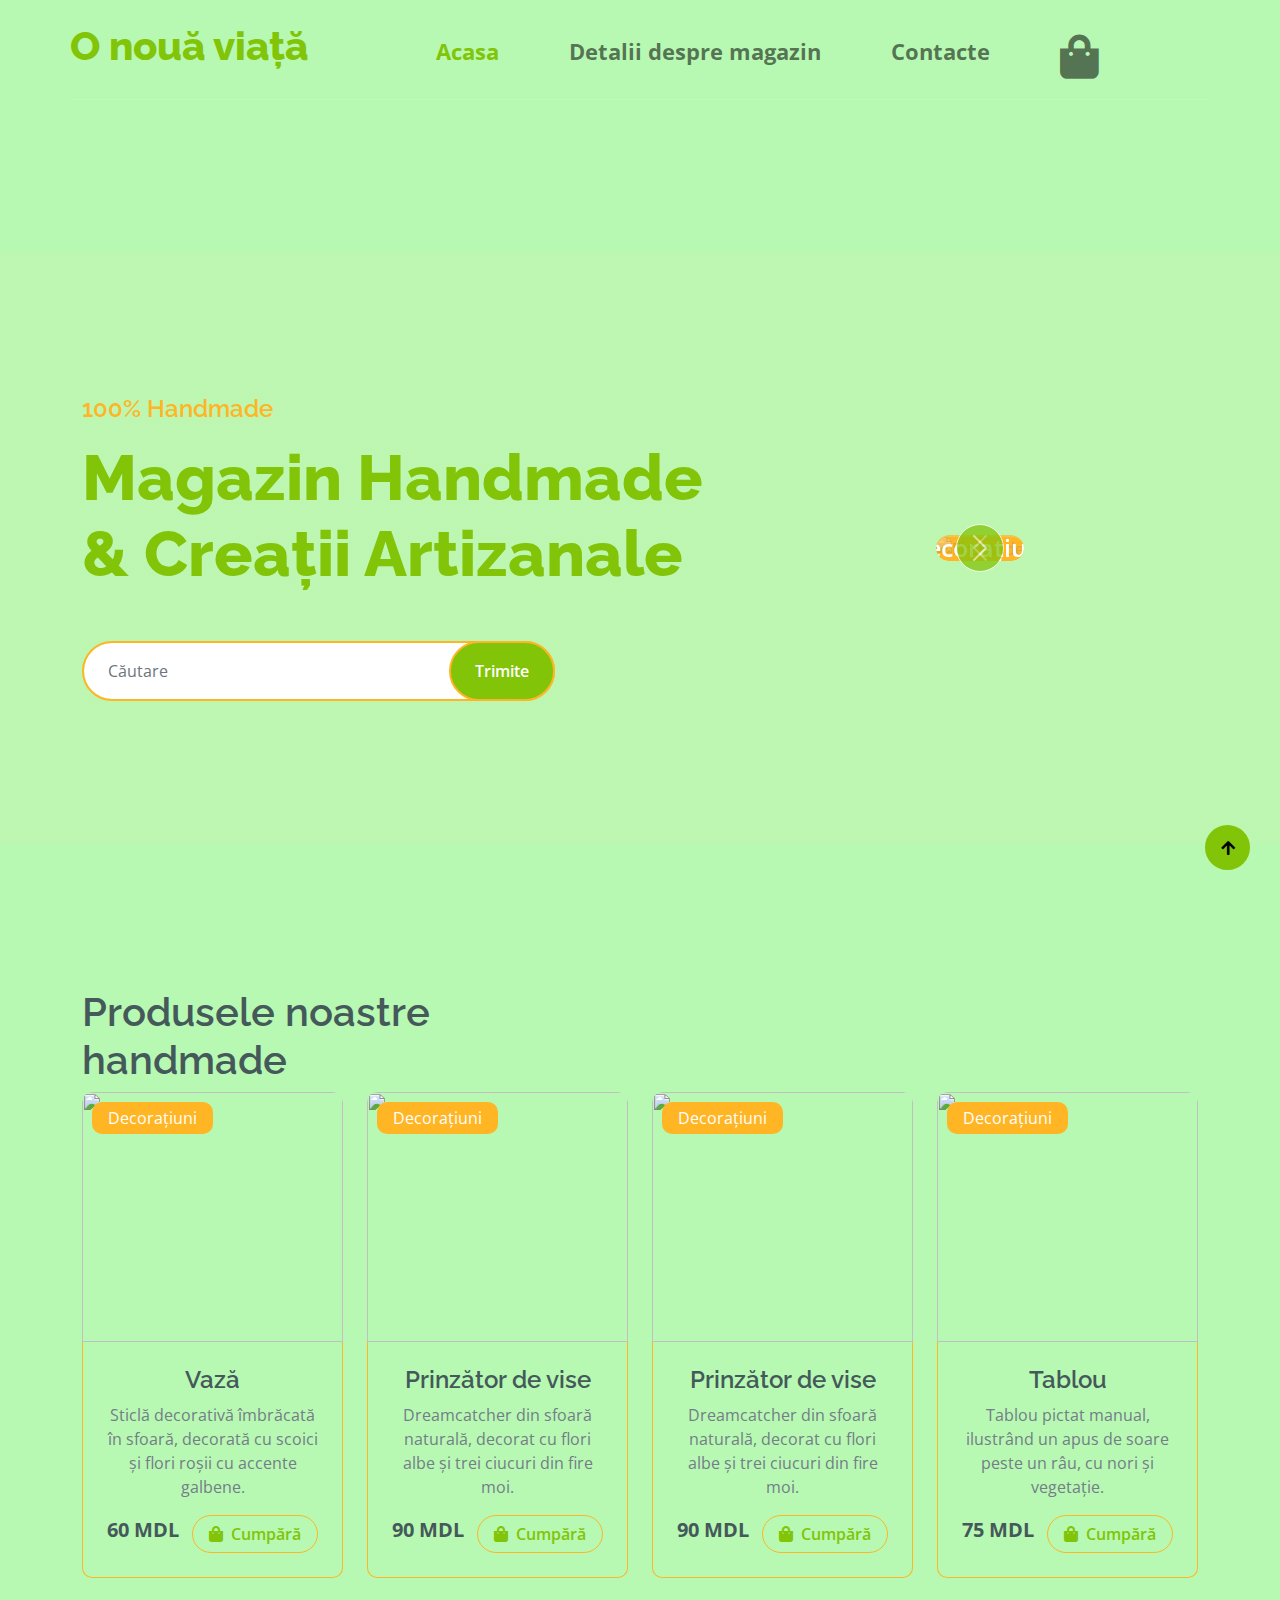
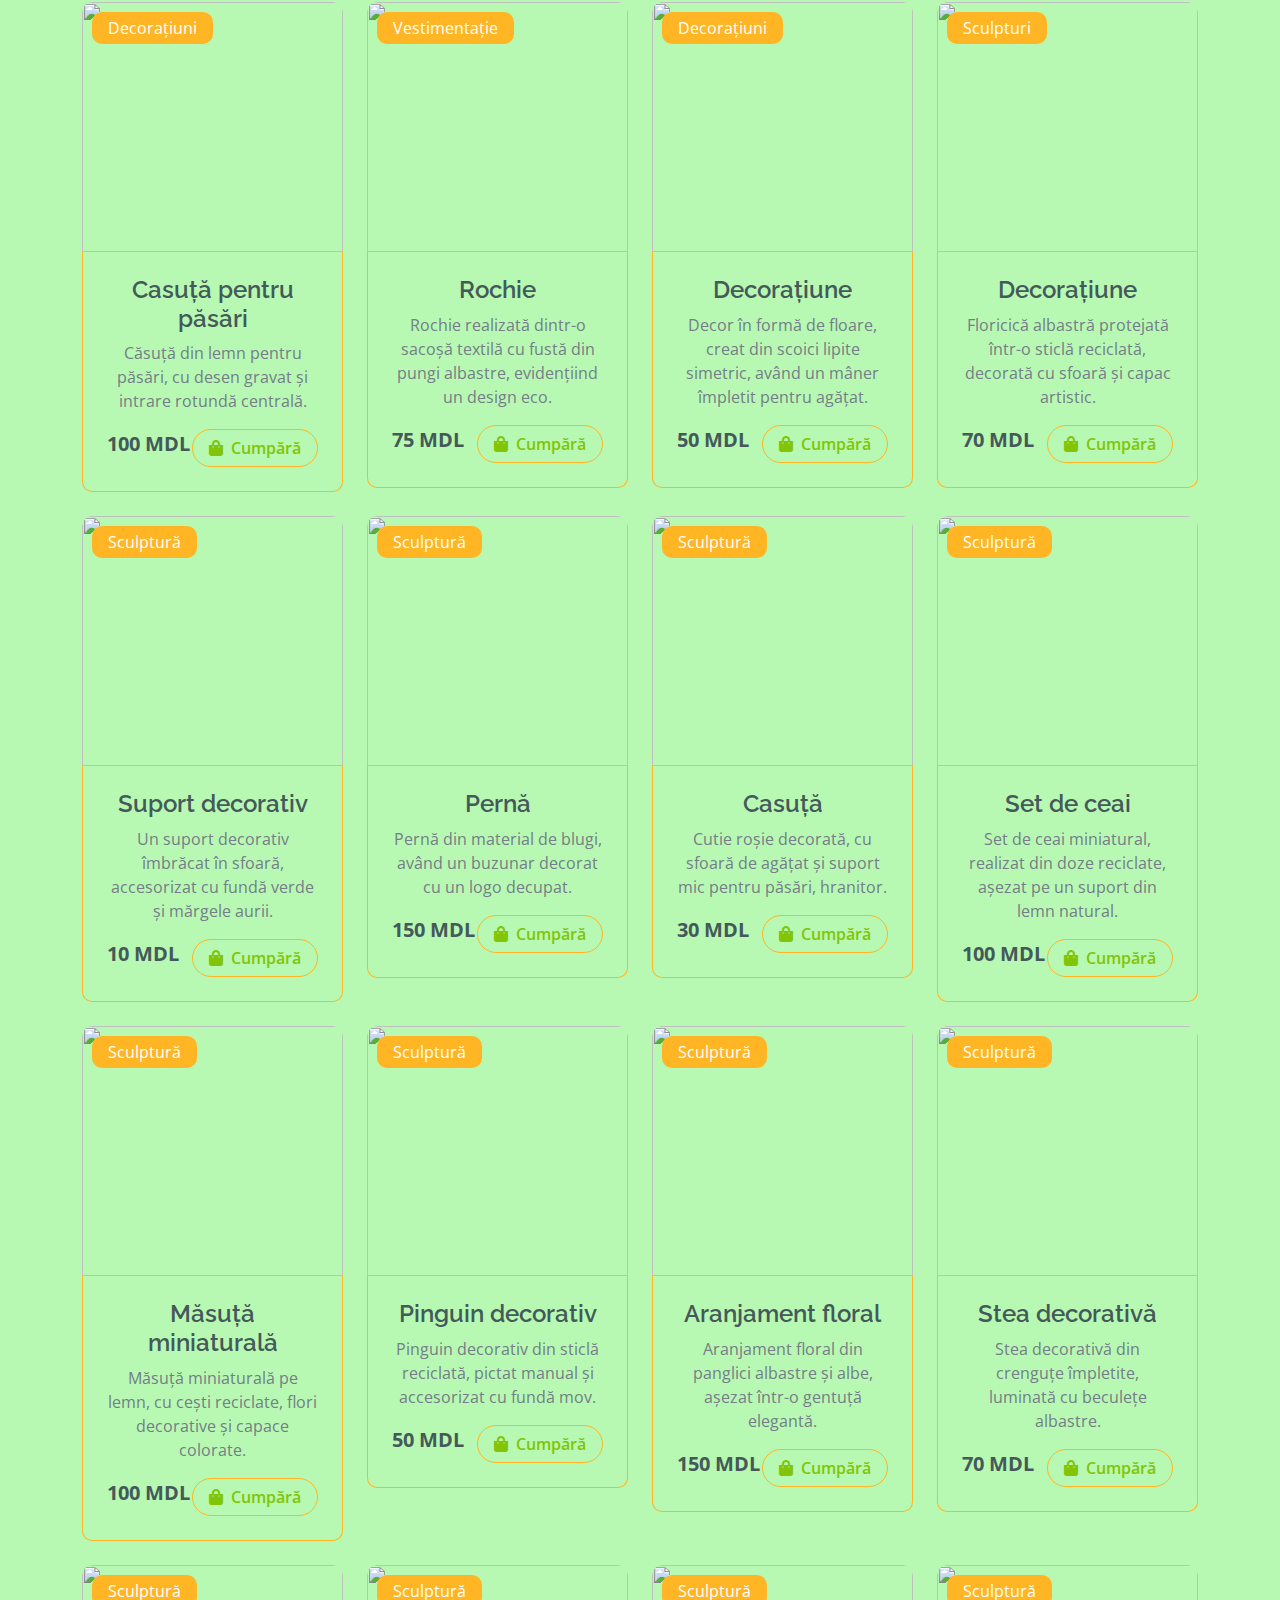
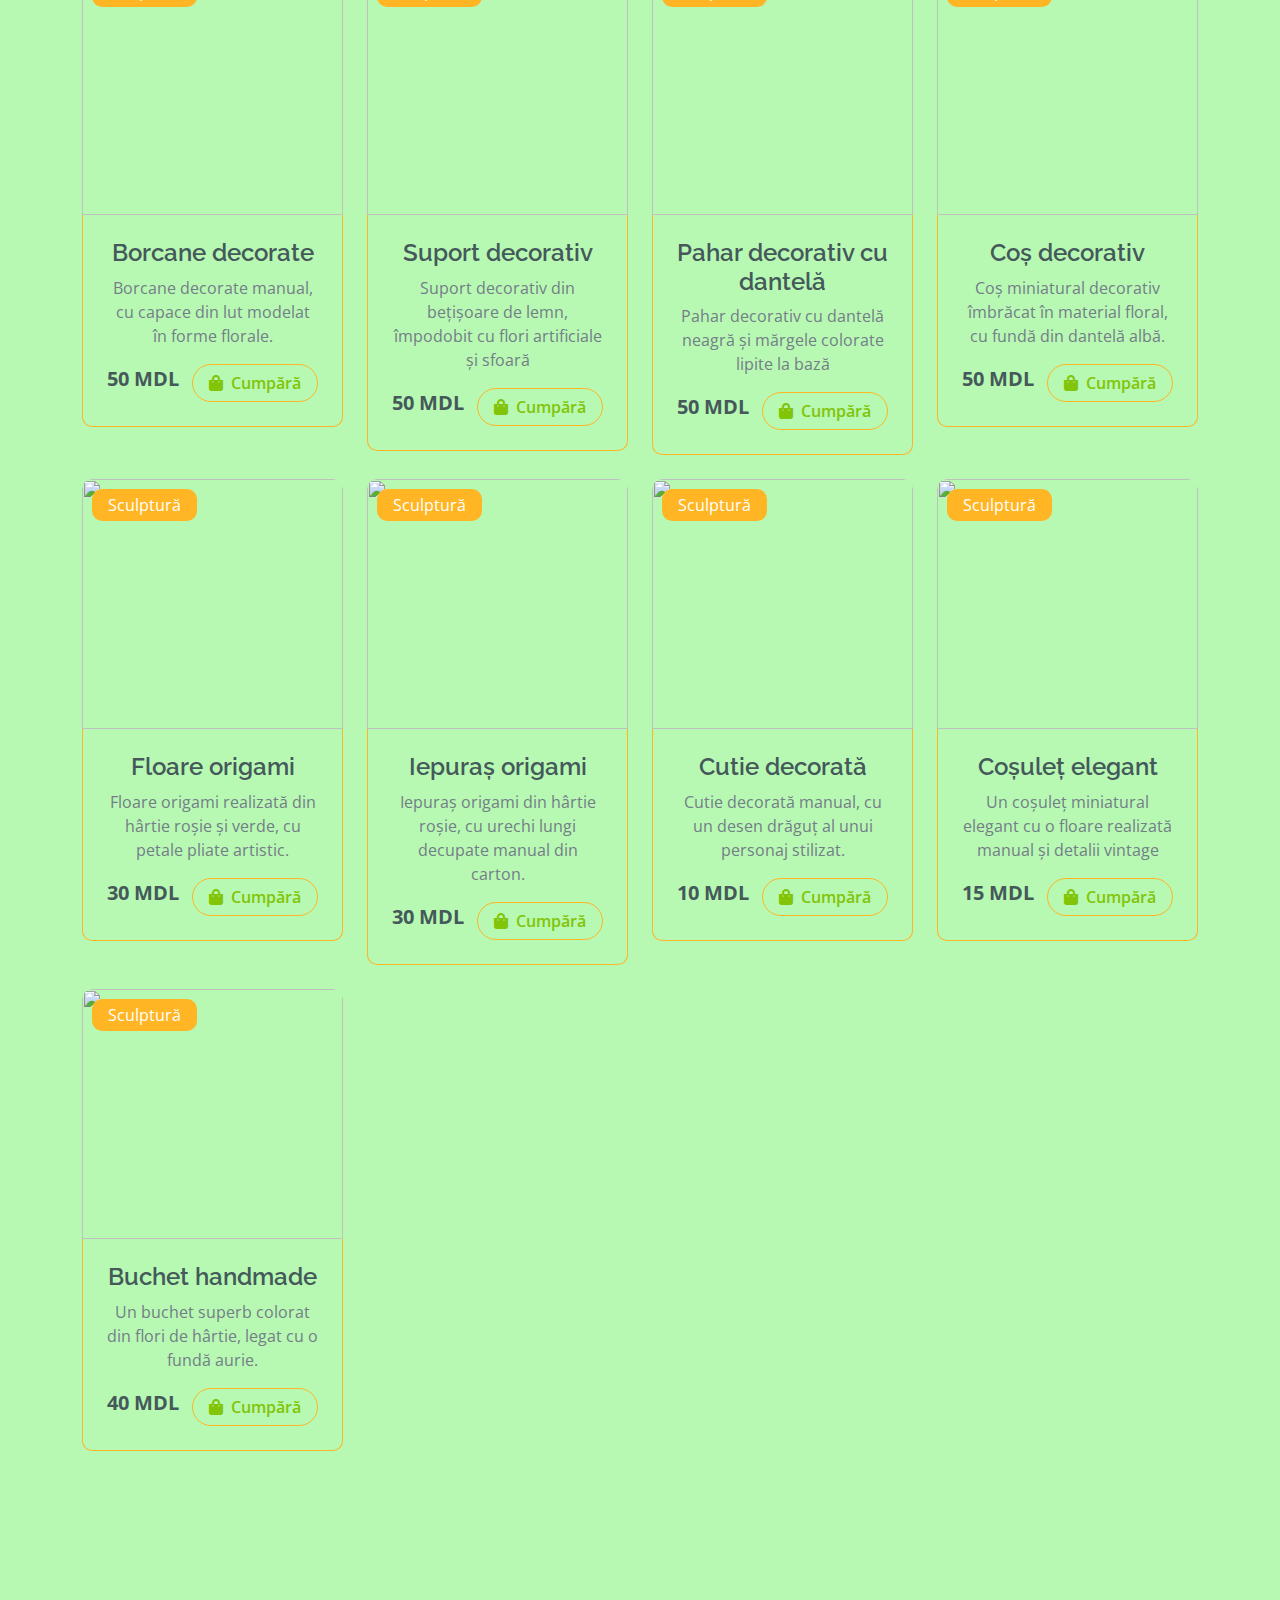
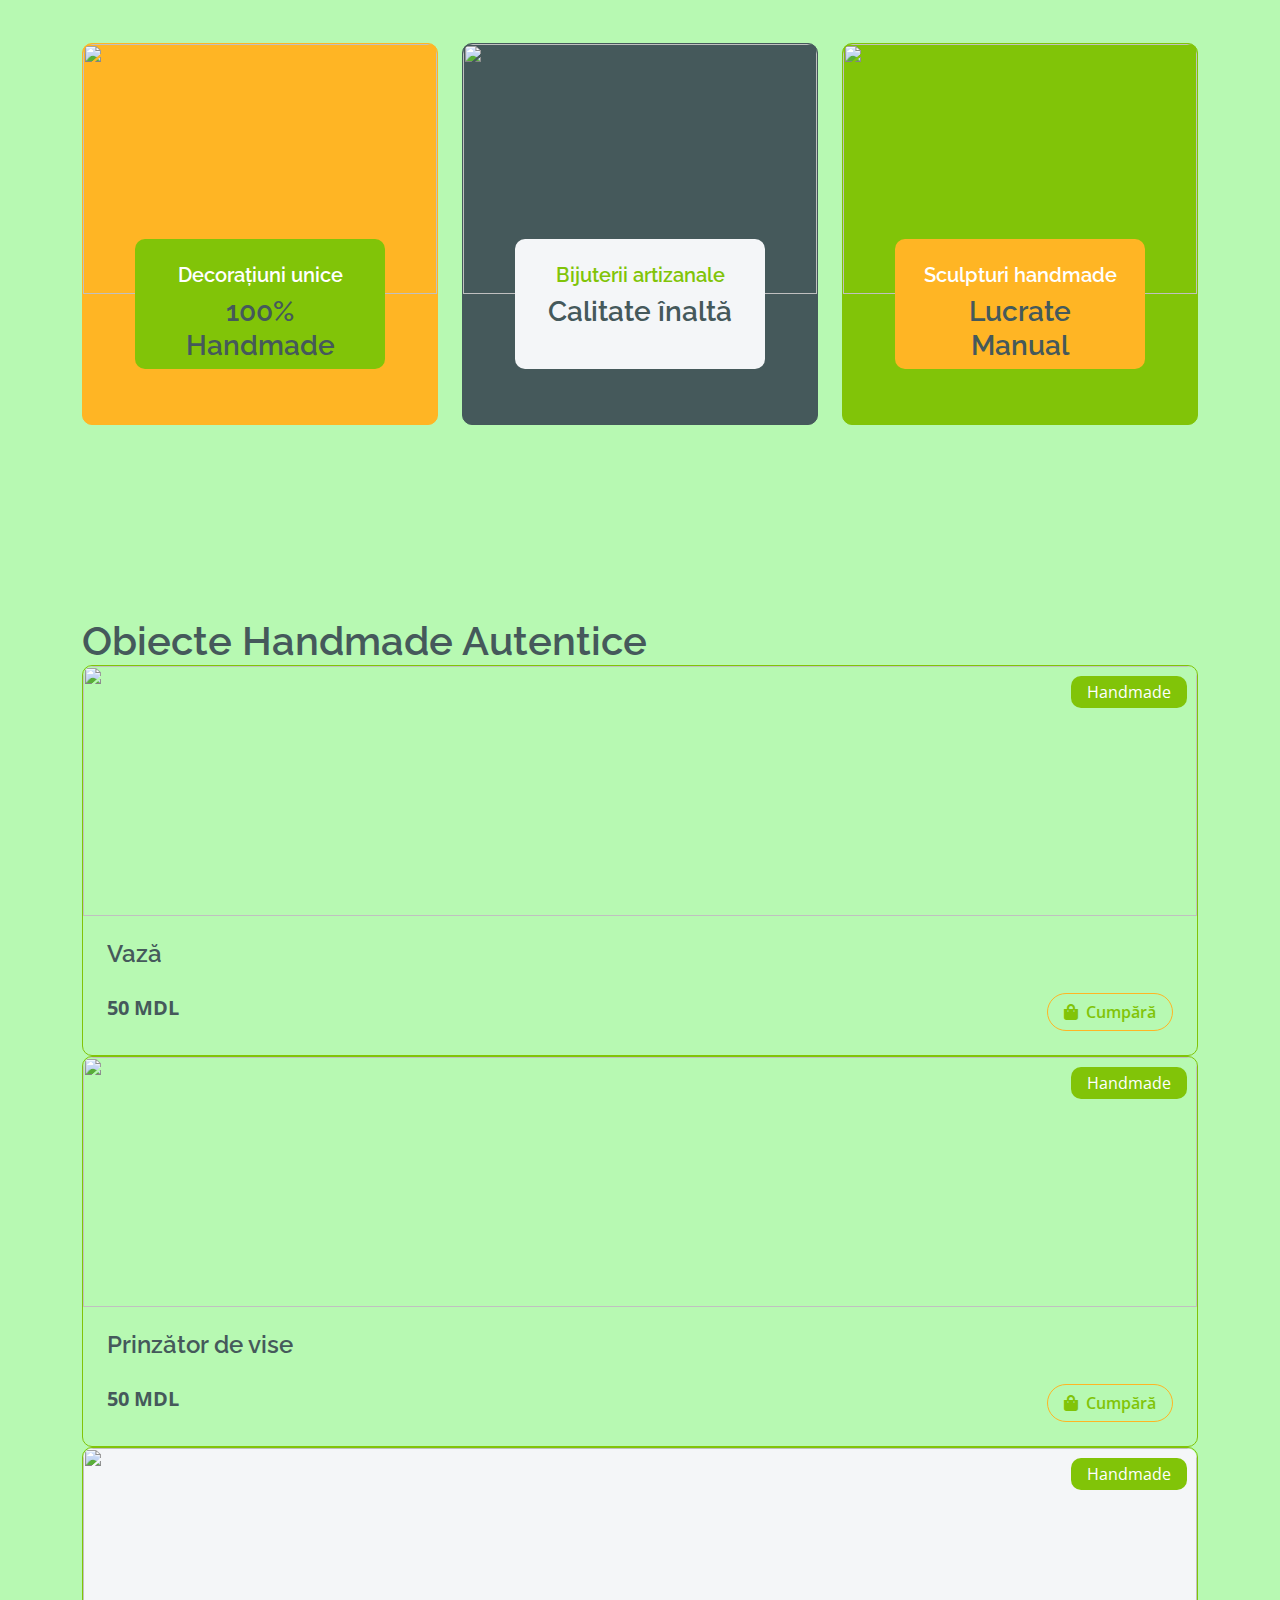
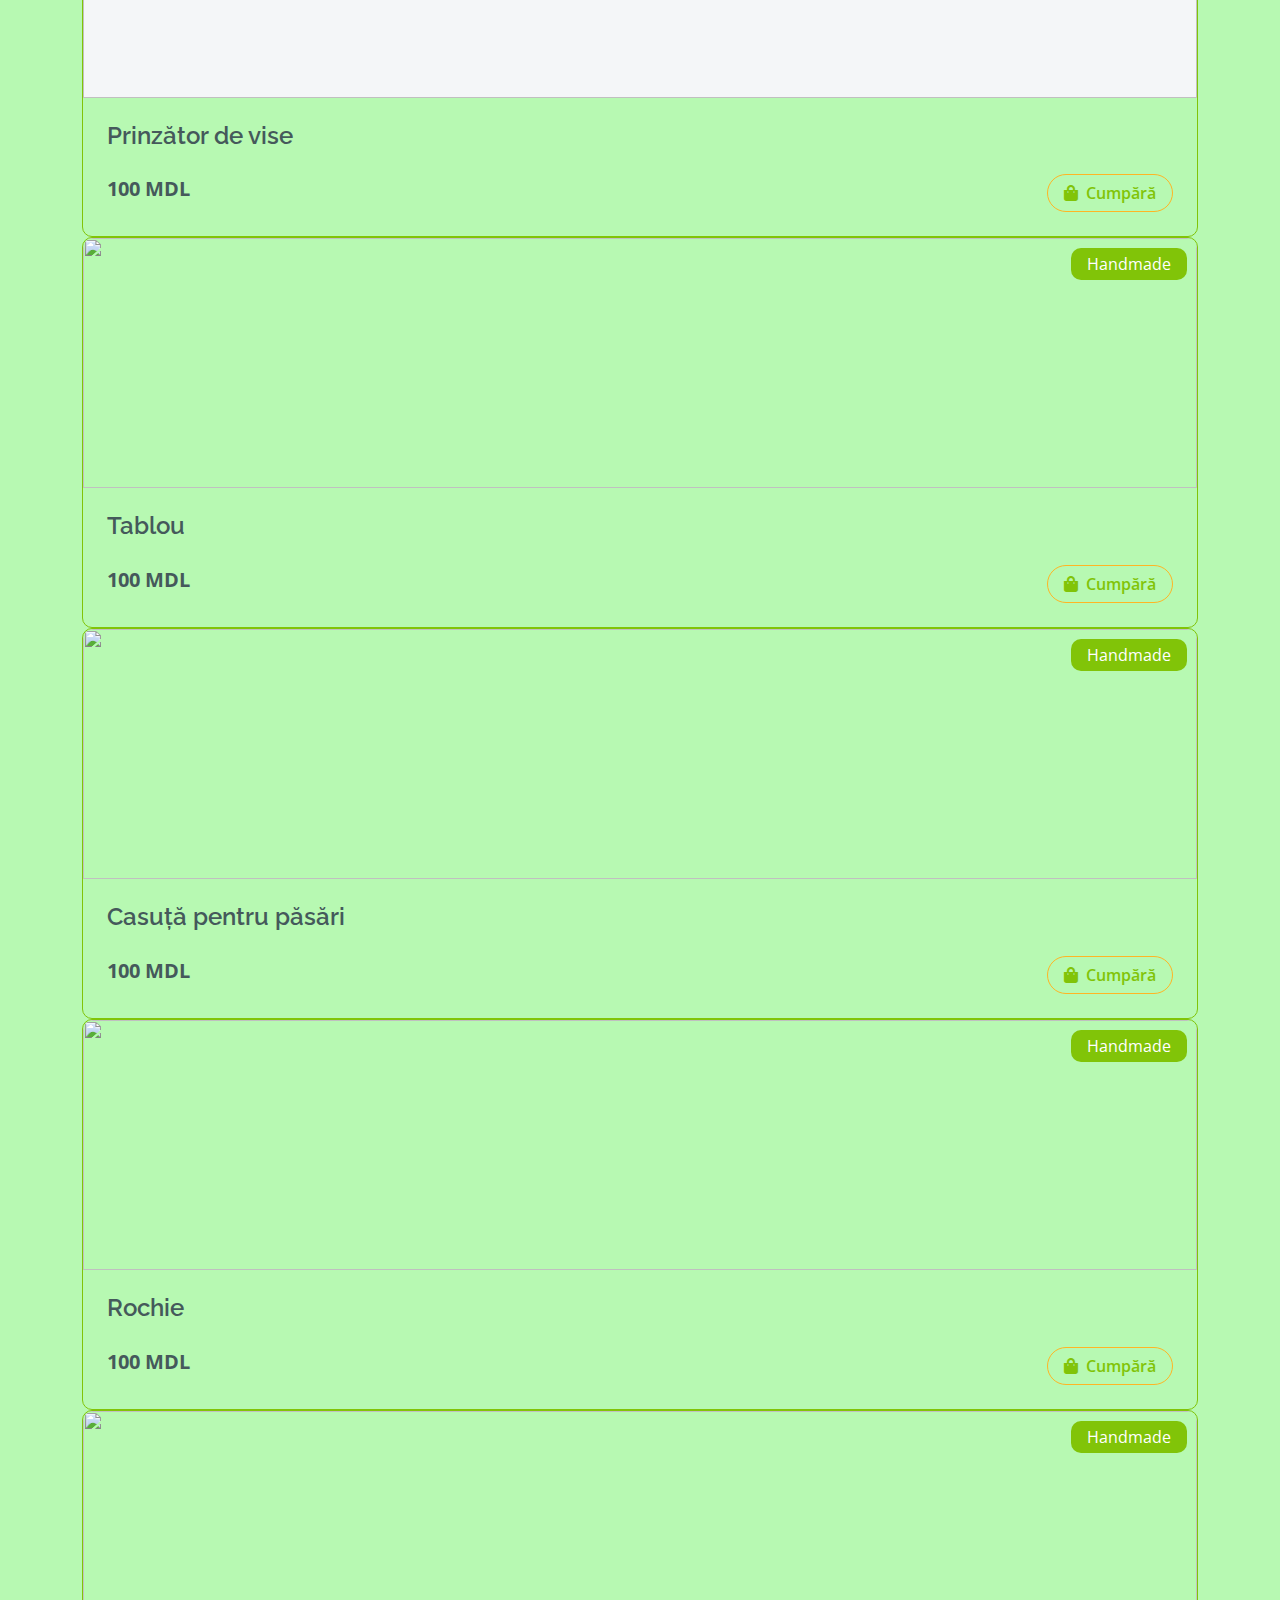
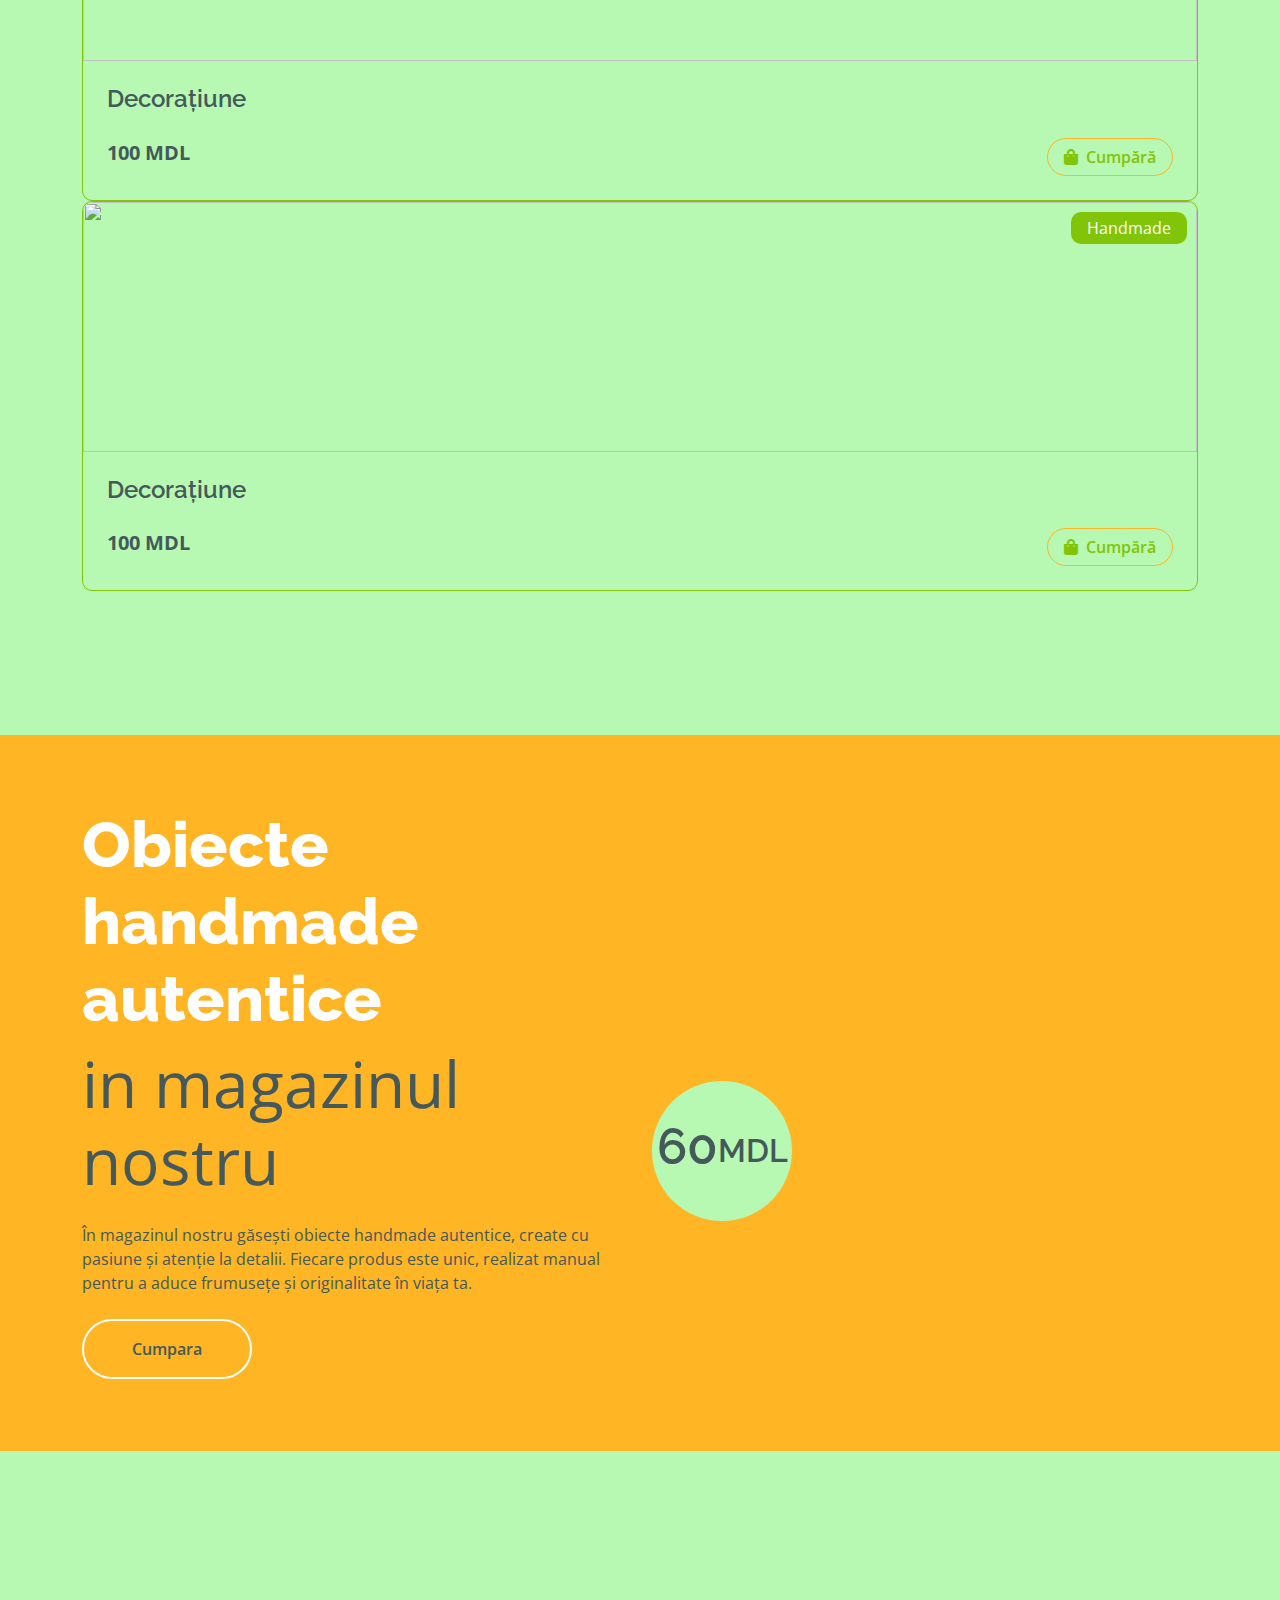
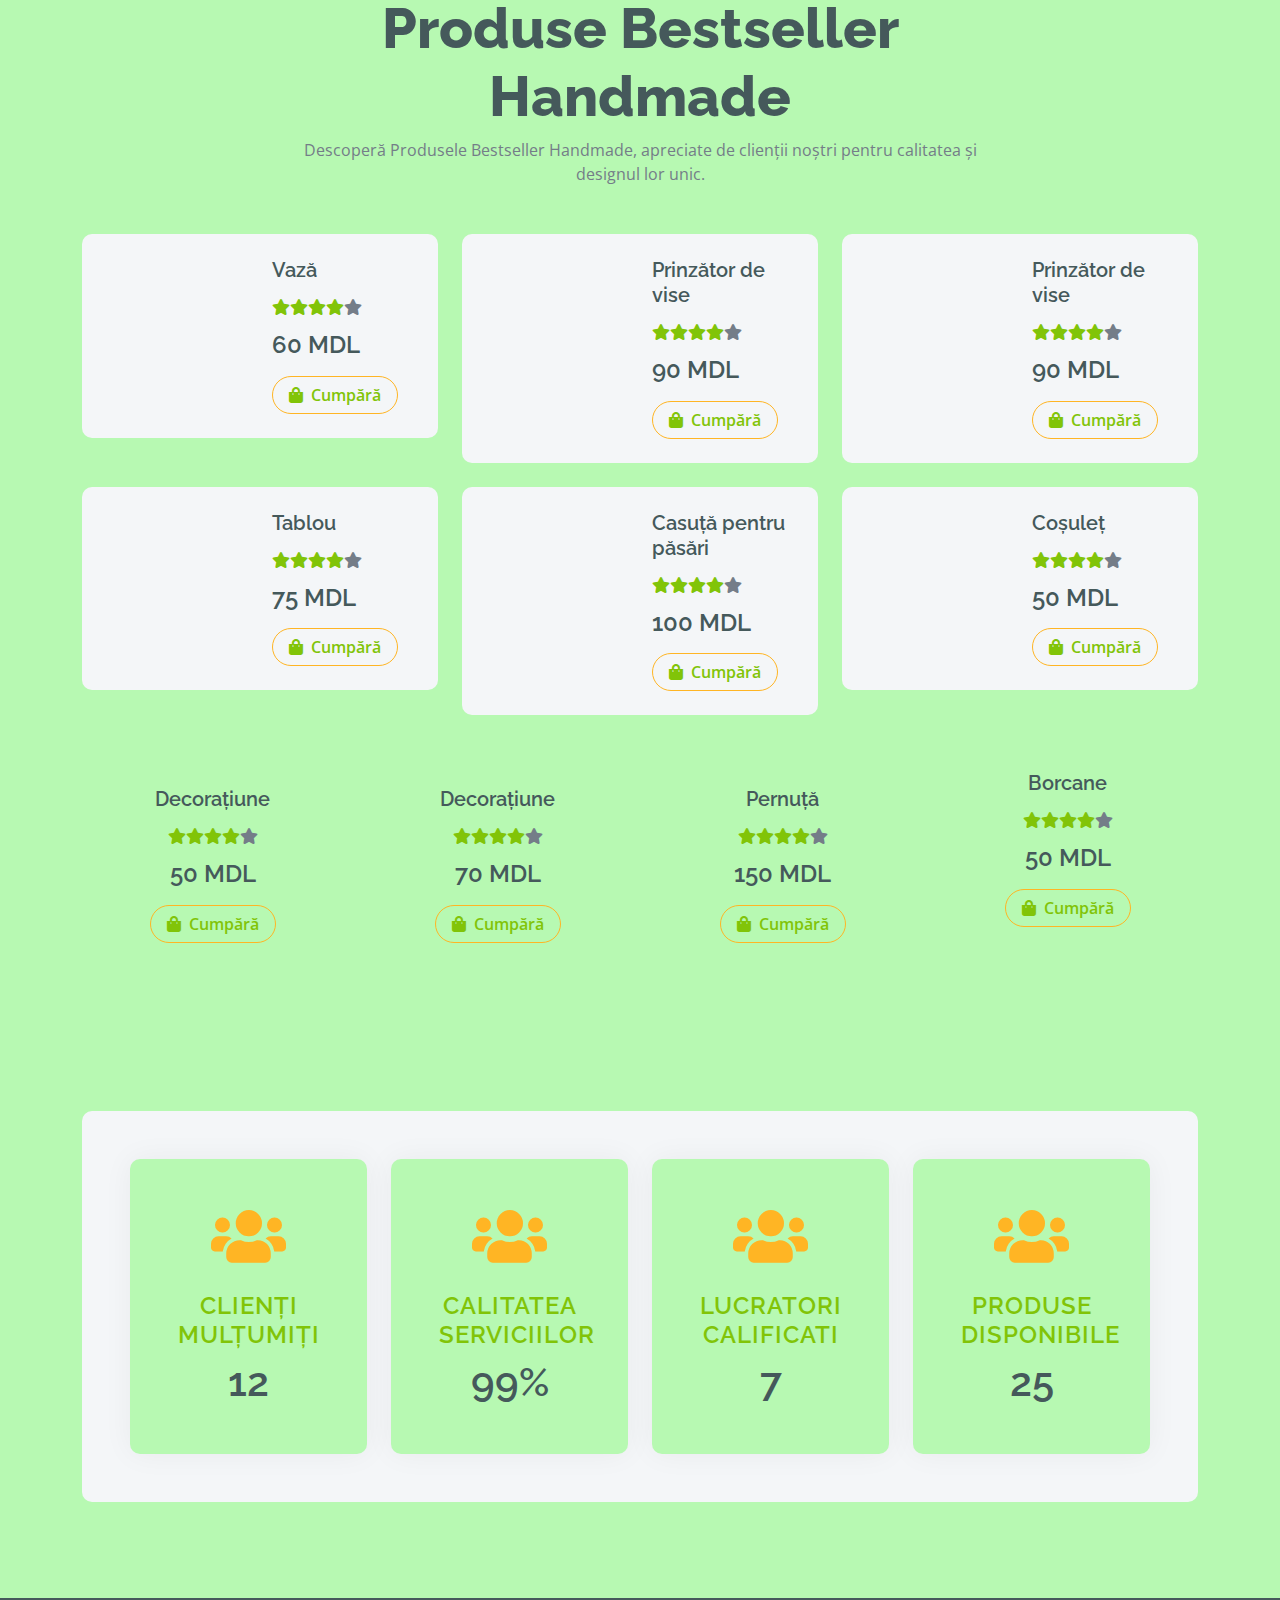
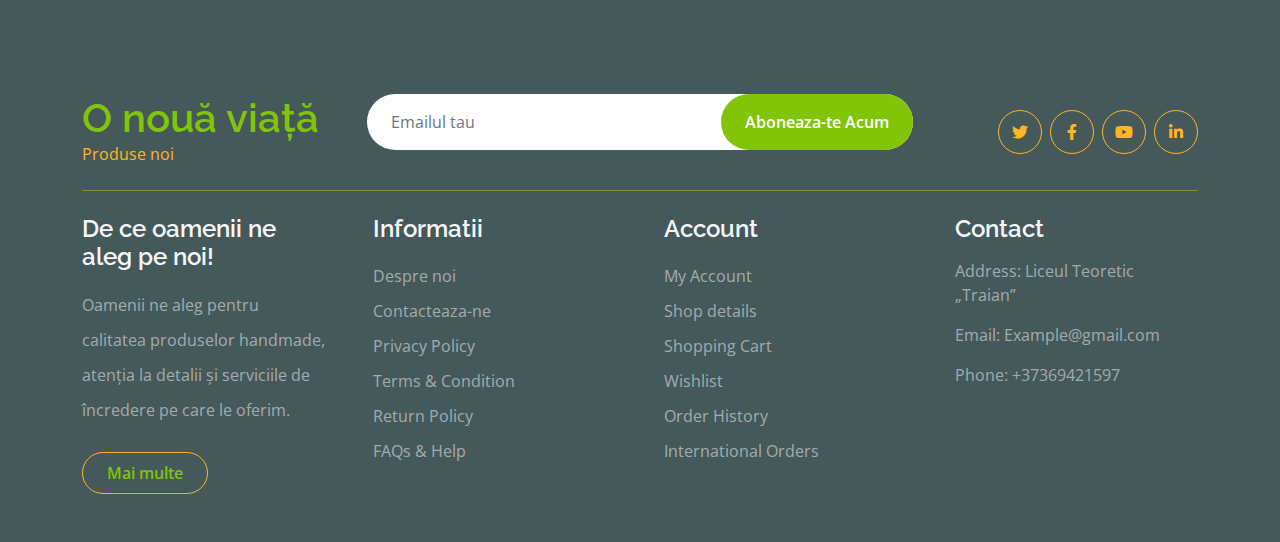
==== index.html @ 1c2f0580 "Add files via upload" ====
<!DOCTYPE html>
<html lang="en">

    <head>
        <meta charset="utf-8">
        <title>O nouă viață - Magazinul handmade a liceului "Traian"</title>
        <meta content="width=device-width, initial-scale=1.0" name="viewport">
        <meta content="" name="keywords">
        <meta content="" name="description">

        <!-- Google Web Fonts -->
        <link rel="preconnect" href="https://fonts.googleapis.com">
        <link rel="preconnect" href="https://fonts.gstatic.com" crossorigin>
        <link href="https://fonts.googleapis.com/css2?family=Open+Sans:wght@400;600&family=Raleway:wght@600;800&display=swap" rel="stylesheet"> 

        <!-- Icon Font Stylesheet -->
        <link rel="stylesheet" href="https://use.fontawesome.com/releases/v5.15.4/css/all.css"/>
        <link href="https://cdn.jsdelivr.net/npm/bootstrap-icons@1.4.1/font/bootstrap-icons.css" rel="stylesheet">

        <!-- Libraries Stylesheet -->
        <link href="lib/lightbox/css/lightbox.min.css" rel="stylesheet">
        <link href="lib/owlcarousel/assets/owl.carousel.min.css" rel="stylesheet">


        <!-- Customized Bootstrap Stylesheet -->
        <link href="css/bootstrap.min.css" rel="stylesheet">

        <!-- Template Stylesheet -->
        <link href="css/style.css" rel="stylesheet">
    </head>

    <body>

        <!-- Spinner Start -->
        <div id="spinner" class="show w-100 vh-100 bg-white position-fixed translate-middle top-50 start-50  d-flex align-items-center justify-content-center">
            <div class="spinner-grow text-primary" role="status"></div>
        </div>
        <!-- Spinner End -->
         <!-- Navbar Start -->
            <div class="container px-0">
                <nav class="navbar navbar-light bg-white navbar-expand-xl">
                    <a href="index.html" class="navbar-brand"><h1 class="text-primary display-6">O nouă viață</h1></a>
                    <button class="navbar-toggler py-2 px-3" type="button" data-bs-toggle="collapse" data-bs-target="#navbarCollapse">
                        <span class="fa fa-bars text-primary"></span>
                    </button>
                    <div class="collapse navbar-collapse bg-white" id="navbarCollapse">
                        <div class="navbar-nav mx-auto">
                            <a href="index.html" class="nav-item nav-link active">Acasa</a>
                            
                            <a href="shop-detail.html" class="nav-item nav-link">Detalii despre magazin</a>
                            <a href="contact.html" class="nav-item nav-link">Contacte</a>
                            <a href="contact.html" class="nav-item nav-link">
                                <i class="fa fa-shopping-bag fa-2x"></i></a>
                                </div>
                            </div>
                        </div>                                       
        <!-- Navbar End -->


        <!-- Modal Search Start -->
        <div class="modal fade" id="searchModal" tabindex="-1" aria-labelledby="exampleModalLabel" aria-hidden="true">
            <div class="modal-dialog modal-fullscreen">
                <div class="modal-content rounded-0">
                    <div class="modal-header">
                        <h5 class="modal-title" id="exampleModalLabel">Cauta dupa cuvinte-cheie</h5>
                        <button type="button" class="btn-close" data-bs-dismiss="modal" aria-label="Close"></button>
                    </div>
                    <div class="modal-body d-flex align-items-center">
                        <div class="input-group w-75 mx-auto d-flex">
                            <input type="search" class="form-control p-3" placeholder="keywords" aria-describedby="search-icon-1">
                            <span id="search-icon-1" class="input-group-text p-3"><i class="fa fa-search"></i></span>
                        </div>
                    </div>
                </div>
            </div>
        </div>
        <!-- Modal Search End -->


        <!-- Hero Start -->
        <div class="container-fluid py-5 mb-5 hero-header">
            <div class="container py-5">
                <div class="row g-5 align-items-center">
                    <div class="col-md-12 col-lg-7">
                        <h4 class="mb-3 text-secondary">100% Handmade</h4>
                        <h1 class="mb-5 display-3 text-primary">Magazin Handmade & Creații Artizanale</h1>
                        <div class="position-relative mx-auto">
                            <input class="form-control border-2 border-secondary w-75 py-3 px-4 rounded-pill" type="number" placeholder="Căutare">
                            <button type="submit" class="btn btn-primary border-2 border-secondary py-3 px-4 position-absolute rounded-pill text-white h-100" style="top: 0; right: 25%;">Trimite</button>
                        </div>
                    </div>
                    <div class="col-md-12 col-lg-5">
                        <div id="carouselId" class="carousel slide position-relative" data-bs-ride="carousel">
                            <div class="carousel-inner" role="listbox">
                                <div class="carousel-item active rounded">
                                    <img src="img/1.jpg" class="img-fluid w-100 h-100 bg-secondary rounded" alt="First slide">
                                    <a href="#" class="btn px-4 py-2 text-white rounded">Decorațiuni</a>
                                </div>
                                <div class="carousel-item rounded">
                                    <img src="img/2.jpg" class="img-fluid w-100 h-100 rounded" alt="Second slide">
                                    <a href="#" class="btn px-4 py-2 text-white rounded">Prinzător de vise</a>
                                </div>
                            </div>
                            <button class="carousel-control-prev" type="button" data-bs-target="#carouselId" data-bs-slide="prev">
                                <span class="carousel-control-prev-icon" aria-hidden="true"></span>
                                <span class="visually-hidden">Previous</span>
                            </button>
                            <button class="carousel-control-next" type="button" data-bs-target="#carouselId" data-bs-slide="next">
                                <span class="carousel-control-next-icon" aria-hidden="true"></span>
                                <span class="visually-hidden">Next</span>
                            </button>
                        </div>
                    </div>
                </div>
            </div>
        </div>
        <!-- Hero End -->


       


        <!-- Fruits Shop Start-->
        <div class="container-fluid fruite py-5">
            <div class="container py-5">
                <div class="tab-class text-center">
                    <div class="row g-4">
                        <div class="col-lg-4 text-start">
                            <h1>Produsele noastre handmade</h1>
                        </div>
                       
                    </div>
                    <div class="tab-content">
                        <div id="tab-1" class="tab-pane fade show p-0 active">
                            <div class="row g-4">
                                <div class="col-lg-12">
                                    <div class="row g-4">
                                        <div class="col-md-6 col-lg-4 col-xl-3">
                                            <div class="rounded position-relative fruite-item">
                                                <div class="fruite-img">
                                                    <img src="img/1.jpg" class="img-fluid w-100 rounded-top" alt="">
                                                </div>
                                                <div class="text-white bg-secondary px-3 py-1 rounded position-absolute" style="top: 10px; left: 10px;">Decorațiuni</div>
                                                <div class="p-4 border border-secondary border-top-0 rounded-bottom">
                                                    <h4>Vază</h4>
                                                    <p>Sticlă decorativă îmbrăcată în sfoară, decorată cu scoici și flori roșii cu accente galbene.</p>
                                                    <div class="d-flex justify-content-between flex-lg-wrap">
                                                        <p class="text-dark fs-5 fw-bold mb-0">60 MDL</p>
                                                        <a href="contact.html" class="btn border border-secondary rounded-pill px-3 text-primary"><i class="fa fa-shopping-bag me-2 text-primary"></i>Cumpără</a>
                                                    </div>
                                                </div>
                                            </div>
                                        </div>
                                        <div class="col-md-6 col-lg-4 col-xl-3">
                                            <div class="rounded position-relative fruite-item">
                                                <div class="fruite-img">
                                                    <img src="img/2.jpg" class="img-fluid w-100 rounded-top" alt="">
                                                </div>
                                                <div class="text-white bg-secondary px-3 py-1 rounded position-absolute" style="top: 10px; left: 10px;">Decorațiuni</div>
                                                <div class="p-4 border border-secondary border-top-0 rounded-bottom">
                                                    <h4>Prinzător de vise</h4>
                                                    <p>Dreamcatcher din sfoară naturală, decorat cu flori albe și trei ciucuri din fire moi.</p>
                                                    <div class="d-flex justify-content-between flex-lg-wrap">
                                                        <p class="text-dark fs-5 fw-bold mb-0">90 MDL</p>
                                                        <a href="contact.html" class="btn border border-secondary rounded-pill px-3 text-primary"><i class="fa fa-shopping-bag me-2 text-primary"></i>Cumpără</a>
                                                    </div>
                                                </div>
                                            </div>
                                        </div>
                                        <div class="col-md-6 col-lg-4 col-xl-3">
                                            <div class="rounded position-relative fruite-item">
                                                <div class="fruite-img">
                                                    <img src="img/3.jpg" class="img-fluid w-100 rounded-top" alt="">
                                                </div>
                                                <div class="text-white bg-secondary px-3 py-1 rounded position-absolute" style="top: 10px; left: 10px;">Decorațiuni</div>
                                                <div class="p-4 border border-secondary border-top-0 rounded-bottom">
                                                    <h4>Prinzător de vise</h4>
                                                    <p>Dreamcatcher din sfoară naturală, decorat cu flori albe și trei ciucuri din fire moi.</p>
                                                    <div class="d-flex justify-content-between flex-lg-wrap">
                                                        <p class="text-dark fs-5 fw-bold mb-0">90 MDL</p>
                                                        <a href="contact.html" class="btn border border-secondary rounded-pill px-3 text-primary"><i class="fa fa-shopping-bag me-2 text-primary"></i>Cumpără</a>
                                                    </div>
                                                </div>
                                            </div>
                                        </div>
                                        <div class="col-md-6 col-lg-4 col-xl-3">
                                            <div class="rounded position-relative fruite-item">
                                                <div class="fruite-img">
                                                    <img src="img/4.jpg" class="img-fluid w-100 rounded-top" alt="">
                                                </div>
                                                <div class="text-white bg-secondary px-3 py-1 rounded position-absolute" style="top: 10px; left: 10px;">Decorațiuni</div>
                                                <div class="p-4 border border-secondary border-top-0 rounded-bottom">
                                                    <h4>Tablou</h4>
                                                    <p>Tablou pictat manual, ilustrând un apus de soare peste un râu, cu nori și vegetație.</p>
                                                    <div class="d-flex justify-content-between flex-lg-wrap">
                                                        <p class="text-dark fs-5 fw-bold mb-0">75 MDL</p>
                                                        <a href="contact.html" class="btn border border-secondary rounded-pill px-3 text-primary"><i class="fa fa-shopping-bag me-2 text-primary"></i>Cumpără</a>
                                                    </div>
                                                </div>
                                            </div>
                                        </div>
                                        <div class="col-md-6 col-lg-4 col-xl-3">
                                            <div class="rounded position-relative fruite-item">
                                                <div class="fruite-img">
                                                    <img src="img/5.jpg" class="img-fluid w-100 rounded-top" alt="">
                                                </div>
                                                <div class="text-white bg-secondary px-3 py-1 rounded position-absolute" style="top: 10px; left: 10px;">Decorațiuni</div>
                                                <div class="p-4 border border-secondary border-top-0 rounded-bottom">
                                                    <h4>Casuță pentru păsări</h4>
                                                    <p>Căsuță din lemn pentru păsări, cu desen gravat și intrare rotundă centrală.</p>
                                                    <div class="d-flex justify-content-between flex-lg-wrap">
                                                        <p class="text-dark fs-5 fw-bold mb-0">100 MDL</p>
                                                        <a href="contact.html" class="btn border border-secondary rounded-pill px-3 text-primary"><i class="fa fa-shopping-bag me-2 text-primary"></i>Cumpără</a>
                                                    </div>
                                                </div>
                                            </div>
                                        </div>
                                        <div class="col-md-6 col-lg-4 col-xl-3">
                                            <div class="rounded position-relative fruite-item">
                                                <div class="fruite-img">
                                                    <img src="img/6.jpg" class="img-fluid w-100 rounded-top" alt="">
                                                </div>
                                                <div class="text-white bg-secondary px-3 py-1 rounded position-absolute" style="top: 10px; left: 10px;">Vestimentație</div>
                                                <div class="p-4 border border-secondary border-top-0 rounded-bottom">
                                                    <h4>Rochie</h4>
                                                    <p>Rochie realizată dintr-o sacoșă textilă cu fustă din pungi albastre, evidențiind un design eco.</p>
                                                    <div class="d-flex justify-content-between flex-lg-wrap">
                                                        <p class="text-dark fs-5 fw-bold mb-0">75 MDL</p>
                                                        <a href="contact.html" class="btn border border-secondary rounded-pill px-3 text-primary"><i class="fa fa-shopping-bag me-2 text-primary"></i>Cumpără</a>
                                                    </div>
                                                </div>
                                            </div>
                                        </div>
                                        <div class="col-md-6 col-lg-4 col-xl-3">
                                            <div class="rounded position-relative fruite-item">
                                                <div class="fruite-img">
                                                    <img src="img/7.jpg" class="img-fluid w-100 rounded-top" alt="">
                                                </div>
                                                <div class="text-white bg-secondary px-3 py-1 rounded position-absolute" style="top: 10px; left: 10px;">Decorațiuni</div>
                                                <div class="p-4 border border-secondary border-top-0 rounded-bottom">
                                                    <h4>Decorațiune</h4>
                                                    <p>Decor în formă de floare, creat din scoici lipite simetric, având un mâner împletit pentru agățat.</p>
                                                    <div class="d-flex justify-content-between flex-lg-wrap">
                                                        <p class="text-dark fs-5 fw-bold mb-0">50 MDL</p>
                                                        <a href="contact.html" class="btn border border-secondary rounded-pill px-3 text-primary"><i class="fa fa-shopping-bag me-2 text-primary"></i>Cumpără</a>
                                                    </div>
                                                </div>
                                            </div>
                                        </div>
                                        <div class="col-md-6 col-lg-4 col-xl-3">
                                            <div class="rounded position-relative fruite-item">
                                                <div class="fruite-img">
                                                    <img src="img/8.jpg" class="img-fluid w-100 rounded-top" alt="">
                                                </div>
                                                <div class="text-white bg-secondary px-3 py-1 rounded position-absolute" style="top: 10px; left: 10px;">Sculpturi</div>
                                                <div class="p-4 border border-secondary border-top-0 rounded-bottom">
                                                    <h4>Decorațiune</h4>
                                                    <p>Floricică albastră protejată într-o sticlă reciclată, decorată cu sfoară și capac artistic.</p>
                                                    <div class="d-flex justify-content-between flex-lg-wrap">
                                                        <p class="text-dark fs-5 fw-bold mb-0">70 MDL</p>
                                                        <a href="contact.html" class="btn border border-secondary rounded-pill px-3 text-primary"><i class="fa fa-shopping-bag me-2 text-primary"></i>Cumpără</a>
                                                    </div>
                                                </div>
                                            </div>
                                        </div>



                                        <div class="col-md-6 col-lg-4 col-xl-3">
                                            <div class="rounded position-relative fruite-item">
                                                <div class="fruite-img">
                                                    <img src="img/25.jpg" class="img-fluid w-100 rounded-top" alt="">
                                                </div>
                                                <div class="text-white bg-secondary px-3 py-1 rounded position-absolute" style="top: 10px; left: 10px;">Sculptură</div>
                                                <div class="p-4 border border-secondary border-top-0 rounded-bottom">
                                                    <h4>Suport decorativ</h4>
                                                    <p>Un suport decorativ îmbrăcat în sfoară, accesorizat cu fundă verde și mărgele aurii.</p>
                                                    <div class="d-flex justify-content-between flex-lg-wrap">
                                                        <p class="text-dark fs-5 fw-bold mb-0">10 MDL</p>
                                                        <a href="contact.html" class="btn border border-secondary rounded-pill px-3 text-primary"><i class="fa fa-shopping-bag me-2 text-primary"></i>Cumpără</a>
                                                    </div>
                                                </div>
                                            </div>
                                        </div>







                                        <div class="col-md-6 col-lg-4 col-xl-3">
                                            <div class="rounded position-relative fruite-item">
                                                <div class="fruite-img">
                                                    <img src="img/9.jpg" class="img-fluid w-100 rounded-top" alt="">
                                                </div>
                                                <div class="text-white bg-secondary px-3 py-1 rounded position-absolute" style="top: 10px; left: 10px;">Sculptură</div>
                                                <div class="p-4 border border-secondary border-top-0 rounded-bottom">
                                                    <h4>Pernă</h4>
                                                    <p>Pernă din material de blugi, având un buzunar decorat cu un logo decupat.</p>
                                                    <div class="d-flex justify-content-between flex-lg-wrap">
                                                        <p class="text-dark fs-5 fw-bold mb-0">150 MDL</p>
                                                        <a href="contact.html" class="btn border border-secondary rounded-pill px-3 text-primary"><i class="fa fa-shopping-bag me-2 text-primary"></i>Cumpără</a>
                                                    </div>
                                                </div>
                                            </div>
                                        </div>






                                        <div class="col-md-6 col-lg-4 col-xl-3">
                                            <div class="rounded position-relative fruite-item">
                                                <div class="fruite-img">
                                                    <img src="img/10.jpg" class="img-fluid w-100 rounded-top" alt="">
                                                </div>
                                                <div class="text-white bg-secondary px-3 py-1 rounded position-absolute" style="top: 10px; left: 10px;">Sculptură</div>
                                                <div class="p-4 border border-secondary border-top-0 rounded-bottom">
                                                    <h4>Casuță</h4>
                                                    <p>Cutie roșie decorată, cu sfoară de agățat și suport mic pentru păsări, hranitor.</p>
                                                    <div class="d-flex justify-content-between flex-lg-wrap">
                                                        <p class="text-dark fs-5 fw-bold mb-0">30 MDL</p>
                                                        <a href="contact.html" class="btn border border-secondary rounded-pill px-3 text-primary"><i class="fa fa-shopping-bag me-2 text-primary"></i>Cumpără</a>
                                                    </div>
                                                </div>
                                            </div>
                                        </div>

                                        <div class="col-md-6 col-lg-4 col-xl-3">
                                            <div class="rounded position-relative fruite-item">
                                                <div class="fruite-img">
                                                    <img src="img/11.jpg" class="img-fluid w-100 rounded-top" alt="">
                                                </div>
                                                <div class="text-white bg-secondary px-3 py-1 rounded position-absolute" style="top: 10px; left: 10px;">Sculptură</div>
                                                <div class="p-4 border border-secondary border-top-0 rounded-bottom">
                                                    <h4>Set de ceai</h4>
                                                    <p>Set de ceai miniatural, realizat din doze reciclate, așezat pe un suport din lemn natural.</p>
                                                    <div class="d-flex justify-content-between flex-lg-wrap">
                                                        <p class="text-dark fs-5 fw-bold mb-0">100 MDL</p>
                                                        <a href="contact.html" class="btn border border-secondary rounded-pill px-3 text-primary"><i class="fa fa-shopping-bag me-2 text-primary"></i>Cumpără</a>
                                                    </div>
                                                </div>
                                            </div>
                                        </div>

                                        <div class="col-md-6 col-lg-4 col-xl-3">
                                            <div class="rounded position-relative fruite-item">
                                                <div class="fruite-img">
                                                    <img src="img/12.jpg" class="img-fluid w-100 rounded-top" alt="">
                                                </div>
                                                <div class="text-white bg-secondary px-3 py-1 rounded position-absolute" style="top: 10px; left: 10px;">Sculptură</div>
                                                <div class="p-4 border border-secondary border-top-0 rounded-bottom">
                                                    <h4>Măsuță miniaturală</h4>
                                                    <p>Măsuță miniaturală pe lemn, cu cești reciclate, flori decorative și capace colorate.</p>
                                                    <div class="d-flex justify-content-between flex-lg-wrap">
                                                        <p class="text-dark fs-5 fw-bold mb-0">100 MDL</p>
                                                        <a href="contact.html" class="btn border border-secondary rounded-pill px-3 text-primary"><i class="fa fa-shopping-bag me-2 text-primary"></i>Cumpără</a>
                                                    </div>
                                                </div>
                                            </div>
                                        </div>

                                        <div class="col-md-6 col-lg-4 col-xl-3">
                                            <div class="rounded position-relative fruite-item">
                                                <div class="fruite-img">
                                                    <img src="img/13.jpg" class="img-fluid w-100 rounded-top" alt="">
                                                </div>
                                                <div class="text-white bg-secondary px-3 py-1 rounded position-absolute" style="top: 10px; left: 10px;">Sculptură</div>
                                                <div class="p-4 border border-secondary border-top-0 rounded-bottom">
                                                    <h4>Pinguin decorativ</h4>
                                                    <p>Pinguin decorativ din sticlă reciclată, pictat manual și accesorizat cu fundă mov.</p>
                                                    <div class="d-flex justify-content-between flex-lg-wrap">
                                                        <p class="text-dark fs-5 fw-bold mb-0">50 MDL</p>
                                                        <a href="contact.html" class="btn border border-secondary rounded-pill px-3 text-primary"><i class="fa fa-shopping-bag me-2 text-primary"></i>Cumpără</a>
                                                    </div>
                                                </div>
                                            </div>
                                        </div>

                                        <div class="col-md-6 col-lg-4 col-xl-3">
                                            <div class="rounded position-relative fruite-item">
                                                <div class="fruite-img">
                                                    <img src="img/14.jpg" class="img-fluid w-100 rounded-top" alt="">
                                                </div>
                                                <div class="text-white bg-secondary px-3 py-1 rounded position-absolute" style="top: 10px; left: 10px;">Sculptură</div>
                                                <div class="p-4 border border-secondary border-top-0 rounded-bottom">
                                                    <h4>Aranjament floral</h4>
                                                    <p>Aranjament floral din panglici albastre și albe, așezat într-o gentuță elegantă.</p>
                                                    <div class="d-flex justify-content-between flex-lg-wrap">
                                                        <p class="text-dark fs-5 fw-bold mb-0">150 MDL</p>
                                                        <a href="contact.html" class="btn border border-secondary rounded-pill px-3 text-primary"><i class="fa fa-shopping-bag me-2 text-primary"></i>Cumpără</a>
                                                    </div>
                                                </div>
                                            </div>
                                        </div>

                                        <div class="col-md-6 col-lg-4 col-xl-3">
                                            <div class="rounded position-relative fruite-item">
                                                <div class="fruite-img">
                                                    <img src="img/15.jpg" class="img-fluid w-100 rounded-top" alt="">
                                                </div>
                                                <div class="text-white bg-secondary px-3 py-1 rounded position-absolute" style="top: 10px; left: 10px;">Sculptură</div>
                                                <div class="p-4 border border-secondary border-top-0 rounded-bottom">
                                                    <h4>Stea decorativă</h4>
                                                    <p>Stea decorativă din crenguțe împletite, luminată cu beculețe albastre.</p>
                                                    <div class="d-flex justify-content-between flex-lg-wrap">
                                                        <p class="text-dark fs-5 fw-bold mb-0">70 MDL</p>
                                                        <a href="contact.html" class="btn border border-secondary rounded-pill px-3 text-primary"><i class="fa fa-shopping-bag me-2 text-primary"></i>Cumpără</a>
                                                    </div>
                                                </div>
                                            </div>
                                        </div>

                                        <div class="col-md-6 col-lg-4 col-xl-3">
                                            <div class="rounded position-relative fruite-item">
                                                <div class="fruite-img">
                                                    <img src="img/16.jpg" class="img-fluid w-100 rounded-top" alt="">
                                                </div>
                                                <div class="text-white bg-secondary px-3 py-1 rounded position-absolute" style="top: 10px; left: 10px;">Sculptură</div>
                                                <div class="p-4 border border-secondary border-top-0 rounded-bottom">
                                                    <h4>Borcane decorate</h4>
                                                    <p>Borcane decorate manual, cu capace din lut modelat în forme florale.</p>
                                                    <div class="d-flex justify-content-between flex-lg-wrap">
                                                        <p class="text-dark fs-5 fw-bold mb-0">50 MDL</p>
                                                        <a href="contact.html" class="btn border border-secondary rounded-pill px-3 text-primary"><i class="fa fa-shopping-bag me-2 text-primary"></i>Cumpără</a>
                                                    </div>
                                                </div>
                                            </div>
                                        </div>

                                        <div class="col-md-6 col-lg-4 col-xl-3">
                                            <div class="rounded position-relative fruite-item">
                                                <div class="fruite-img">
                                                    <img src="img/17.jpg" class="img-fluid w-100 rounded-top" alt="">
                                                </div>
                                                <div class="text-white bg-secondary px-3 py-1 rounded position-absolute" style="top: 10px; left: 10px;">Sculptură</div>
                                                <div class="p-4 border border-secondary border-top-0 rounded-bottom">
                                                    <h4>Suport decorativ</h4>
                                                    <p>Suport decorativ din bețișoare de lemn, împodobit cu flori artificiale și sfoară</p>
                                                    <div class="d-flex justify-content-between flex-lg-wrap">
                                                        <p class="text-dark fs-5 fw-bold mb-0">50 MDL</p>
                                                        <a href="contact.html" class="btn border border-secondary rounded-pill px-3 text-primary"><i class="fa fa-shopping-bag me-2 text-primary"></i>Cumpără</a>
                                                    </div>
                                                </div>
                                            </div>
                                        </div>

                                        <div class="col-md-6 col-lg-4 col-xl-3">
                                            <div class="rounded position-relative fruite-item">
                                                <div class="fruite-img">
                                                    <img src="img/18.jpg" class="img-fluid w-100 rounded-top" alt="">
                                                </div>
                                                <div class="text-white bg-secondary px-3 py-1 rounded position-absolute" style="top: 10px; left: 10px;">Sculptură</div>
                                                <div class="p-4 border border-secondary border-top-0 rounded-bottom">
                                                    <h4>Pahar decorativ cu dantelă</h4>
                                                    <p>Pahar decorativ cu dantelă neagră și mărgele colorate lipite la bază</p>
                                                    <div class="d-flex justify-content-between flex-lg-wrap">
                                                        <p class="text-dark fs-5 fw-bold mb-0">50 MDL</p>
                                                        <a href="contact.html" class="btn border border-secondary rounded-pill px-3 text-primary"><i class="fa fa-shopping-bag me-2 text-primary"></i>Cumpără</a>
                                                    </div>
                                                </div>
                                            </div>
                                        </div>

                                        <div class="col-md-6 col-lg-4 col-xl-3">
                                            <div class="rounded position-relative fruite-item">
                                                <div class="fruite-img">
                                                    <img src="img/19.jpg" class="img-fluid w-100 rounded-top" alt="">
                                                </div>
                                                <div class="text-white bg-secondary px-3 py-1 rounded position-absolute" style="top: 10px; left: 10px;">Sculptură</div>
                                                <div class="p-4 border border-secondary border-top-0 rounded-bottom">
                                                    <h4>Coș decorativ</h4>
                                                    <p>Coș miniatural decorativ îmbrăcat în material floral, cu fundă din dantelă albă.</p>
                                                    <div class="d-flex justify-content-between flex-lg-wrap">
                                                        <p class="text-dark fs-5 fw-bold mb-0">50 MDL</p>
                                                        <a href="contact.html" class="btn border border-secondary rounded-pill px-3 text-primary"><i class="fa fa-shopping-bag me-2 text-primary"></i>Cumpără</a>
                                                    </div>
                                                </div>
                                            </div>
                                        </div>

                                        <div class="col-md-6 col-lg-4 col-xl-3">
                                            <div class="rounded position-relative fruite-item">
                                                <div class="fruite-img">
                                                    <img src="img/20.jpg" class="img-fluid w-100 rounded-top" alt="">
                                                </div>
                                                <div class="text-white bg-secondary px-3 py-1 rounded position-absolute" style="top: 10px; left: 10px;">Sculptură</div>
                                                <div class="p-4 border border-secondary border-top-0 rounded-bottom">
                                                    <h4>Floare origami</h4>
                                                    <p>Floare origami realizată din hârtie roșie și verde, cu petale pliate artistic.</p>
                                                    <div class="d-flex justify-content-between flex-lg-wrap">
                                                        <p class="text-dark fs-5 fw-bold mb-0">30 MDL</p>
                                                        <a href="contact.html" class="btn border border-secondary rounded-pill px-3 text-primary"><i class="fa fa-shopping-bag me-2 text-primary"></i>Cumpără</a>
                                                    </div>
                                                </div>
                                            </div>
                                        </div>
                                        <div class="col-md-6 col-lg-4 col-xl-3">
                                            <div class="rounded position-relative fruite-item">
                                                <div class="fruite-img">
                                                    <img src="img/21.jpg" class="img-fluid w-100 rounded-top" alt="">
                                                </div>
                                                <div class="text-white bg-secondary px-3 py-1 rounded position-absolute" style="top: 10px; left: 10px;">Sculptură</div>
                                                <div class="p-4 border border-secondary border-top-0 rounded-bottom">
                                                    <h4>Iepuraș origami</h4>
                                                    <p>Iepuraș origami din hârtie roșie, cu urechi lungi decupate manual din carton.</p>
                                                    <div class="d-flex justify-content-between flex-lg-wrap">
                                                        <p class="text-dark fs-5 fw-bold mb-0">30 MDL</p>
                                                        <a href="contact.html" class="btn border border-secondary rounded-pill px-3 text-primary"><i class="fa fa-shopping-bag me-2 text-primary"></i>Cumpără</a>
                                                    </div>
                                                </div>
                                            </div>
                                        </div>
                                        <div class="col-md-6 col-lg-4 col-xl-3">
                                            <div class="rounded position-relative fruite-item">
                                                <div class="fruite-img">
                                                    <img src="img/22.jpg" class="img-fluid w-100 rounded-top" alt="">
                                                </div>
                                                <div class="text-white bg-secondary px-3 py-1 rounded position-absolute" style="top: 10px; left: 10px;">Sculptură</div>
                                                <div class="p-4 border border-secondary border-top-0 rounded-bottom">
                                                    <h4>Cutie decorată</h4>
                                                    <p>Cutie decorată manual, cu un desen drăguț al unui personaj stilizat.</p>
                                                    <div class="d-flex justify-content-between flex-lg-wrap">
                                                        <p class="text-dark fs-5 fw-bold mb-0">10 MDL</p>
                                                        <a href="contact.html" class="btn border border-secondary rounded-pill px-3 text-primary"><i class="fa fa-shopping-bag me-2 text-primary"></i>Cumpără</a>
                                                    </div>
                                                </div>
                                            </div>
                                        </div>
                                        <div class="col-md-6 col-lg-4 col-xl-3">
                                            <div class="rounded position-relative fruite-item">
                                                <div class="fruite-img">
                                                    <img src="img/23.jpg" class="img-fluid w-100 rounded-top" alt="">
                                                </div>
                                                <div class="text-white bg-secondary px-3 py-1 rounded position-absolute" style="top: 10px; left: 10px;">Sculptură</div>
                                                <div class="p-4 border border-secondary border-top-0 rounded-bottom">
                                                    <h4>Coșuleț elegant</h4>
                                                    <p>Un coșuleț miniatural elegant cu o floare realizată manual și detalii vintage</p>
                                                    <div class="d-flex justify-content-between flex-lg-wrap">
                                                        <p class="text-dark fs-5 fw-bold mb-0">15 MDL</p>
                                                        <a href="contact.html" class="btn border border-secondary rounded-pill px-3 text-primary"><i class="fa fa-shopping-bag me-2 text-primary"></i>Cumpără</a>
                                                    </div>
                                                </div>
                                            </div>
                                        </div>

                                        <div class="col-md-6 col-lg-4 col-xl-3">
                                            <div class="rounded position-relative fruite-item">
                                                <div class="fruite-img">
                                                    <img src="img/24.jpg" class="img-fluid w-100 rounded-top" alt="">
                                                </div>
                                                <div class="text-white bg-secondary px-3 py-1 rounded position-absolute" style="top: 10px; left: 10px;">Sculptură</div>
                                                <div class="p-4 border border-secondary border-top-0 rounded-bottom">
                                                    <h4>Buchet handmade</h4>
                                                    <p>Un buchet superb colorat din flori de hârtie, legat cu o fundă aurie.</p>
                                                    <div class="d-flex justify-content-between flex-lg-wrap">
                                                        <p class="text-dark fs-5 fw-bold mb-0">40 MDL</p>
                                                        <a href="contact.html" class="btn border border-secondary rounded-pill px-3 text-primary"><i class="fa fa-shopping-bag me-2 text-primary"></i>Cumpără</a>
                                                    </div>
                                                </div>
                                            </div>
                                        </div>

                                       
                                    </div>
                                </div>
                            </div>
                        </div>
                        <div id="tab-2" class="tab-pane fade show p-0">
                            <div class="row g-4">
                                <div class="col-lg-12">
                                    <div class="row g-4">
                                        <div class="col-md-6 col-lg-4 col-xl-3">
                                            <div class="rounded position-relative fruite-item">
                                                <div class="fruite-img">
                                                    <img src="img/1.jpg" class="img-fluid w-100 rounded-top" alt="">
                                                </div>
                                                <div class="text-white bg-secondary px-3 py-1 rounded position-absolute" style="top: 10px; left: 10px;">Sculptură</div>
                                                <div class="p-4 border border-secondary border-top-0 rounded-bottom">
                                                    <h4>Sculpturi</h4>
                                                    <p>Lorem ipsum dolor sit amet consectetur adipisicing elit sed do eiusmod te incididunt</p>
                                                    <div class="d-flex justify-content-between flex-lg-wrap">
                                                        <p class="text-dark fs-5 fw-bold mb-0">50 MDL</p>
                                                        <a href="#" class="btn border border-secondary rounded-pill px-3 text-primary"><i class="fa fa-shopping-bag me-2 text-primary"></i>Adaugă în coș</a>
                                                    </div>
                                                </div>
                                            </div>
                                        </div>
                                        <div class="col-md-6 col-lg-4 col-xl-3">
                                            <div class="rounded position-relative fruite-item">
                                                <div class="fruite-img">
                                                    <img src="img/2.jpg" class="img-fluid w-100 rounded-top" alt="">
                                                </div>
                                                <div class="text-white bg-secondary px-3 py-1 rounded position-absolute" style="top: 10px; left: 10px;">Luminare</div>
                                                <div class="p-4 border border-secondary border-top-0 rounded-bottom">
                                                    <h4>Sculptură</h4>
                                                    <p>Lorem ipsum dolor sit amet consectetur adipisicing elit sed do eiusmod te incididunt</p>
                                                    <div class="d-flex justify-content-between flex-lg-wrap">
                                                        <p class="text-dark fs-5 fw-bold mb-0">50 MD</p>
                                                        <a href="#" class="btn border border-secondary rounded-pill px-3 text-primary"><i class="fa fa-shopping-bag me-2 text-primary"></i>Adaugă în coș</a>
                                                    </div>
                                                </div>
                                            </div>
                                        </div>
                                    </div>
                                </div>
                            </div>
                        </div>
                        <div id="tab-3" class="tab-pane fade show p-0">
                            <div class="row g-4">
                                <div class="col-lg-12">
                                    <div class="row g-4">
                                        <div class="col-md-6 col-lg-4 col-xl-3">
                                            <div class="rounded position-relative fruite-item">
                                                <div class="fruite-img">
                                                    <img src="img/3.jpg" class="img-fluid w-100 rounded-top" alt="">
                                                </div>
                                                <div class="text-white bg-secondary px-3 py-1 rounded position-absolute" style="top: 10px; left: 10px;">Luminare</div>
                                                <div class="p-4 border border-secondary border-top-0 rounded-bottom">
                                                    <h4>Sculpturi</h4>
                                                    <p>Lorem ipsum dolor sit amet consectetur adipisicing elit sed do eiusmod te incididunt</p>
                                                    <div class="d-flex justify-content-between flex-lg-wrap">
                                                        <p class="text-dark fs-5 fw-bold mb-0">50 MD</p>
                                                        <a href="#" class="btn border border-secondary rounded-pill px-3 text-primary"><i class="fa fa-shopping-bag me-2 text-primary"></i>Adaugă în coș</a>
                                                    </div>
                                                </div>
                                            </div>
                                        </div>
                                        <div class="col-md-6 col-lg-4 col-xl-3">
                                            <div class="rounded position-relative fruite-item">
                                                <div class="fruite-img">
                                                    <img src="img/4.jpg" class="img-fluid w-100 rounded-top" alt="">
                                                </div>
                                                <div class="text-white bg-secondary px-3 py-1 rounded position-absolute" style="top: 10px; left: 10px;">Luminare</div>
                                                <div class="p-4 border border-secondary border-top-0 rounded-bottom">
                                                    <h4>Lumânări</h4>
                                                    <p>Lorem ipsum dolor sit amet consectetur adipisicing elit sed do eiusmod te incididunt</p>
                                                    <div class="d-flex justify-content-between flex-lg-wrap">
                                                        <p class="text-dark fs-5 fw-bold mb-0">50 MD</p>
                                                        <a href="#" class="btn border border-secondary rounded-pill px-3 text-primary"><i class="fa fa-shopping-bag me-2 text-primary"></i>Adaugă în coș</a>
                                                    </div>
                                                </div>
                                            </div>
                                        </div>
                                    </div>
                                </div>
                            </div>
                        </div>
                        <div id="tab-4" class="tab-pane fade show p-0">
                            <div class="row g-4">
                                <div class="col-lg-12">
                                    <div class="row g-4">
                                        <div class="col-md-6 col-lg-4 col-xl-3">
                                            <div class="rounded position-relative fruite-item">
                                                <div class="fruite-img">
                                                    <img src="img/5.jpg" class="img-fluid w-100 rounded-top" alt="">
                                                </div>
                                                <div class="text-white bg-secondary px-3 py-1 rounded position-absolute" style="top: 10px; left: 10px;">Sculptură</div>
                                                <div class="p-4 border border-secondary border-top-0 rounded-bottom">
                                                    <h4>Sculpturi</h4>
                                                    <p>Lorem ipsum dolor sit amet consectetur adipisicing elit sed do eiusmod te incididunt</p>
                                                    <div class="d-flex justify-content-between flex-lg-wrap">
                                                        <p class="text-dark fs-5 fw-bold mb-0">50 MD</p>
                                                        <a href="#" class="btn border border-secondary rounded-pill px-3 text-primary"><i class="fa fa-shopping-bag me-2 text-primary"></i>Adaugă în coș</a>
                                                    </div>
                                                </div>
                                            </div>
                                        </div>
                                        <div class="col-md-6 col-lg-4 col-xl-3">
                                            <div class="rounded position-relative fruite-item">
                                                <div class="fruite-img">
                                                    <img src="img/lum.jpg" class="img-fluid w-100 rounded-top" alt="">
                                                </div>
                                                <div class="text-white bg-secondary px-3 py-1 rounded position-absolute" style="top: 10px; left: 10px;">Luminare</div>
                                                <div class="p-4 border border-secondary border-top-0 rounded-bottom">
                                                    <h4>Lumânări</h4>
                                                    <p>Lorem ipsum dolor sit amet consectetur adipisicing elit sed do eiusmod te incididunt</p>
                                                    <div class="d-flex justify-content-between flex-lg-wrap">
                                                        <p class="text-dark fs-5 fw-bold mb-0">50 MD</p>
                                                        <a href="#" class="btn border border-secondary rounded-pill px-3 text-primary"><i class="fa fa-shopping-bag me-2 text-primary"></i>Adaugă în coș</a>
                                                    </div>
                                                </div>
                                            </div>
                                        </div>
                                    </div>
                                </div>
                            </div>
                        </div>
                        <div id="tab-5" class="tab-pane fade show p-0">
                            <div class="row g-4">
                                <div class="col-lg-12">
                                    <div class="row g-4">
                                        <div class="col-md-6 col-lg-4 col-xl-3">
                                            <div class="rounded position-relative fruite-item">
                                                <div class="fruite-img">
                                                    <img src="img/Dec.jpg" class="img-fluid w-100 rounded-top" alt="">
                                                </div>
                                                <div class="text-white bg-secondary px-3 py-1 rounded position-absolute" style="top: 10px; left: 10px;">Fruits</div>
                                                <div class="p-4 border border-secondary border-top-0 rounded-bottom">
                                                    <h4>Decorațiuni</h4>
                                                    <p>Lorem ipsum dolor sit amet consectetur adipisicing elit sed do eiusmod te incididunt</p>
                                                    <div class="d-flex justify-content-between flex-lg-wrap">
                                                        <p class="text-dark fs-5 fw-bold mb-0">50 MD</p>
                                                        <a href="#" class="btn border border-secondary rounded-pill px-3 text-primary"><i class="fa fa-shopping-bag me-2 text-primary"></i>Adaugă în coș</a>
                                                    </div>
                                                </div>
                                            </div>
                                        </div>
                                        <div class="col-md-6 col-lg-4 col-xl-3">
                                            <div class="rounded position-relative fruite-item">
                                                <div class="fruite-img">
                                                    <img src="img/3.png" class="img-fluid w-100 rounded-top" alt="">
                                                </div>
                                                <div class="text-white bg-secondary px-3 py-1 rounded position-absolute" style="top: 10px; left: 10px;">Fruits</div>
                                                <div class="p-4 border border-secondary border-top-0 rounded-bottom">
                                                    <h4>Sculptură</h4>
                                                    <p>Lorem ipsum dolor sit amet consectetur adipisicing elit sed do eiusmod te incididunt</p>
                                                    <div class="d-flex justify-content-between flex-lg-wrap">
                                                        <p class="text-dark fs-5 fw-bold mb-0">50 MD</p>
                                                        <a href="#" class="btn border border-secondary rounded-pill px-3 text-primary"><i class="fa fa-shopping-bag me-2 text-primary"></i>Adaugă în coș</a>
                                                    </div>
                                                </div>
                                            </div>
                                        </div>
                                        <div class="col-md-6 col-lg-4 col-xl-3">
                                            <div class="rounded position-relative fruite-item">
                                                <div class="fruite-img">
                                                    <img src="img/sculp_u.jpg" class="img-fluid w-100 rounded-top" alt="">
                                                </div>
                                                <div class="text-white bg-secondary px-3 py-1 rounded position-absolute" style="top: 10px; left: 10px;">Fruits</div>
                                                <div class="p-4 border border-secondary border-top-0 rounded-bottom">
                                                    <h4>Lumânări</h4>
                                                    <p>Lorem ipsum dolor sit amet consectetur adipisicing elit sed do eiusmod te incididunt</p>
                                                    <div class="d-flex justify-content-between flex-lg-wrap">
                                                        <p class="text-dark fs-5 fw-bold mb-0">10 MD</p>
                                                        <a href="#" class="btn border border-secondary rounded-pill px-3 text-primary"><i class="fa fa-shopping-bag me-2 text-primary"></i>Adaugă în coș</a>
                                                    </div>
                                                </div>
                                            </div>
                                        </div>
                                    </div>
                                </div>
                            </div>
                        </div>
                    </div>
                </div>      
            </div>
        </div>
        <!-- Fruits Shop End-->


        <!-- Featurs Start -->
        <div class="container-fluid service py-5">
            <div class="container py-5">
                <div class="row g-4 justify-content-center">
                    <div class="col-md-6 col-lg-4">
                        <a href="#">
                            <div class="service-item bg-secondary rounded border border-secondary">
                                <img src="img/1.jpg" class="img-fluid rounded-top w-100" alt="">
                                <div class="px-4 rounded-bottom">
                                    <div class="service-content bg-primary text-center p-4 rounded">
                                        <h5 class="text-white">Decorațiuni unice</h5>
                                        <h3 class="mb-0">100% Handmade</h3>
                                    </div>
                                </div>
                            </div>
                        </a>
                    </div>
                    <div class="col-md-6 col-lg-4">
                        <a href="#">
                            <div class="service-item bg-dark rounded border border-dark">
                                <img src="img/7.jpg" class="img-fluid rounded-top w-100" alt="">
                                <div class="px-4 rounded-bottom">
                                    <div class="service-content bg-light text-center p-4 rounded">
                                        <h5 class="text-primary">Bijuterii artizanale</h5>
                                        <h3 class="mb-0">Calitate înaltă</h3>
                                    </div>
                                </div>
                            </div>
                        </a>
                    </div>
                    <div class="col-md-6 col-lg-4">
                        <a href="#">
                            <div class="service-item bg-primary rounded border border-primary">
                                <img src="img/11.jpg" class="img-fluid rounded-top w-100" alt="">
                                <div class="px-4 rounded-bottom">
                                    <div class="service-content bg-secondary text-center p-4 rounded">
                                        <h5 class="text-white">Sculpturi handmade</h5>
                                        <h3 class="mb-0">Lucrate Manual</h3>
                                    </div>
                                </div>
                            </div>
                        </a>
                    </div>
                </div>
            </div>
        </div>
        <!-- Featurs End -->


        <!-- Vesitable Shop Start-->
        <div class="container-fluid vesitable py-5">
            <div class="container py-5">
                <h1 class="mb-0">Obiecte Handmade Autentice</h1>
                <div class="owl-carousel vegetable-carousel justify-content-center">
                    <div class="border border-primary rounded position-relative vesitable-item">
                        <div class="vesitable-img">
                            <img src="img/1.jpg" class="img-fluid w-100 rounded-top" alt="">
                        </div>
                        <div class="text-white bg-primary px-3 py-1 rounded position-absolute" style="top: 10px; right: 10px;">Handmade</div>
                        <div class="p-4 rounded-bottom">
                            <h4>Vază</h4>
                            <p></p>
                            <div class="d-flex justify-content-between flex-lg-wrap">
                                <p class="text-dark fs-5 fw-bold mb-0">50 MDL</p>
                                <a href="contact.html" class="btn border border-secondary rounded-pill px-3 text-primary"><i class="fa fa-shopping-bag me-2 text-primary"></i>Cumpără</a>
                            </div>
                        </div>
                    </div>
                    <div class="border border-primary rounded position-relative vesitable-item">
                        <div class="vesitable-img">
                            <img src="img/2.jpg" class="img-fluid w-100 rounded-top" alt="">
                        </div>
                        <div class="text-white bg-primary px-3 py-1 rounded position-absolute" style="top: 10px; right: 10px;">Handmade</div>
                        <div class="p-4 rounded-bottom">
                            <h4>Prinzător de vise</h4>
                            <p></p>
                            <div class="d-flex justify-content-between flex-lg-wrap">
                                <p class="text-dark fs-5 fw-bold mb-0">50 MDL</p>
                                <a href="contact.html" class="btn border border-secondary rounded-pill px-3 text-primary"><i class="fa fa-shopping-bag me-2 text-primary"></i>Cumpără</a>
                            </div>
                        </div>
                    </div>
                    <div class="border border-primary rounded position-relative vesitable-item">
                        <div class="vesitable-img">
                            <img src="img/3.jpg" class="img-fluid w-100 rounded-top bg-light" alt="">
                        </div>
                        <div class="text-white bg-primary px-3 py-1 rounded position-absolute" style="top: 10px; right: 10px;">Handmade</div>
                        <div class="p-4 rounded-bottom">
                            <h4>Prinzător de vise</h4>
                            <p></p>
                            <div class="d-flex justify-content-between flex-lg-wrap">
                                <p class="text-dark fs-5 fw-bold mb-0">100 MDL</p>
                                <a href="contact.html" class="btn border border-secondary rounded-pill px-3 text-primary"><i class="fa fa-shopping-bag me-2 text-primary"></i>Cumpără</a>
                            </div>
                        </div>
                    </div>
                    <div class="border border-primary rounded position-relative vesitable-item">
                        <div class="vesitable-img">
                            <img src="img/4.jpg" class="img-fluid w-100 rounded-top" alt="">
                        </div>
                        <div class="text-white bg-primary px-3 py-1 rounded position-absolute" style="top: 10px; right: 10px;">Handmade</div>
                        <div class="p-4 rounded-bottom">
                            <h4>Tablou</h4>
                            <p></p>
                            <div class="d-flex justify-content-between flex-lg-wrap">
                                <p class="text-dark fs-5 fw-bold mb-0">100 MDL</p>
                                <a href="contact.html" class="btn border border-secondary rounded-pill px-3 text-primary"><i class="fa fa-shopping-bag me-2 text-primary"></i>Cumpără</a>
                            </div>
                        </div>
                    </div>
                    <div class="border border-primary rounded position-relative vesitable-item">
                        <div class="vesitable-img">
                            <img src="img/5.jpg" class="img-fluid w-100 rounded-top" alt="">
                        </div>
                        <div class="text-white bg-primary px-3 py-1 rounded position-absolute" style="top: 10px; right: 10px;">Handmade</div>
                        <div class="p-4 rounded-bottom">
                            <h4>Casuță pentru păsări</h4>
                            <p></p>
                            <div class="d-flex justify-content-between flex-lg-wrap">
                                <p class="text-dark fs-5 fw-bold mb-0">100 MDL</p>
                                <a href="contact.html" class="btn border border-secondary rounded-pill px-3 text-primary"><i class="fa fa-shopping-bag me-2 text-primary"></i>Cumpără</a>
                            </div>
                        </div>
                    </div>
                    <div class="border border-primary rounded position-relative vesitable-item">
                        <div class="vesitable-img">
                            <img src="img/6.jpg" class="img-fluid w-100 rounded-top" alt="">
                        </div>
                        <div class="text-white bg-primary px-3 py-1 rounded position-absolute" style="top: 10px; right: 10px;">Handmade</div>
                        <div class="p-4 rounded-bottom">
                            <h4>Rochie</h4>
                            <p></p>
                            <div class="d-flex justify-content-between flex-lg-wrap">
                                <p class="text-dark fs-5 fw-bold mb-0">100 MDL</p>
                                <a href="contact.html" class="btn border border-secondary rounded-pill px-3 text-primary"><i class="fa fa-shopping-bag me-2 text-primary"></i>Cumpără</a>
                            </div>
                        </div>
                    </div>
                    <div class="border border-primary rounded position-relative vesitable-item">
                        <div class="vesitable-img">
                            <img src="img/7.jpg" class="img-fluid w-100 rounded-top" alt="">
                        </div>
                        <div class="text-white bg-primary px-3 py-1 rounded position-absolute" style="top: 10px; right: 10px;">Handmade</div>
                        <div class="p-4 rounded-bottom">
                            <h4>Decorațiune</h4>
                            <p></p>
                            <div class="d-flex justify-content-between flex-lg-wrap">
                                <p class="text-dark fs-5 fw-bold mb-0">100 MDL</p>
                                <a href="contact.html" class="btn border border-secondary rounded-pill px-3 text-primary"><i class="fa fa-shopping-bag me-2 text-primary"></i>Cumpără</a>
                            </div>
                        </div>
                    </div>
                    <div class="border border-primary rounded position-relative vesitable-item">
                        <div class="vesitable-img">
                            <img src="img/8.jpg" class="img-fluid w-100 rounded-top" alt="">
                        </div>
                        <div class="text-white bg-primary px-3 py-1 rounded position-absolute" style="top: 10px; right: 10px;">Handmade</div>
                        <div class="p-4 rounded-bottom">
                            <h4>Decorațiune</h4>
                            <p></p>
                            <div class="d-flex justify-content-between flex-lg-wrap">
                                <p class="text-dark fs-5 fw-bold mb-0">100 MDL</p>
                                <a href="contact.html" class="btn border border-secondary rounded-pill px-3 text-primary"><i class="fa fa-shopping-bag me-2 text-primary"></i>Cumpără</a>
                            </div>
                        </div>
                    </div>
                </div>
            </div>
        </div>
        <!-- Vesitable Shop End -->


        <!-- Banner Section Start-->
        <div class="container-fluid banner bg-secondary my-5">
            <div class="container py-5">
                <div class="row g-4 align-items-center">
                    <div class="col-lg-6">
                        <div class="py-4">
                            <h1 class="display-3 text-white">Obiecte handmade autentice</h1>
                            <p class="fw-normal display-3 text-dark mb-4">in magazinul nostru</p>
                            <p class="mb-4 text-dark">În magazinul nostru găsești obiecte handmade autentice, create cu pasiune și atenție la detalii. Fiecare produs este unic, realizat manual pentru a aduce frumusețe și originalitate în viața ta.</p>
                            <a href="contact.html" class="banner-btn btn border-2 border-white rounded-pill text-dark py-3 px-5">Cumpara</a>
                        </div>
                    </div>
                    <div class="col-lg-6">
                        <div class="position-relative">
                            <img src="img/1.jpg" class="img-fluid w-100 rounded" alt="">
                            <div class="d-flex align-items-center justify-content-center bg-white rounded-circle position-absolute" style="width: 140px; height: 140px; top: 0; left: 0;">
                                <h1 style="font-size: 50px;">60</h1>
                                <div class="d-flex flex-column">
                                    <span class="h2 mb-0">MDL</span>
                                    
                                </div>
                            </div>
                        </div>
                    </div>
                </div>
            </div>
        </div>
        <!-- Banner Section End -->


        <!-- Bestsaler Product Start -->
        <div class="container-fluid py-5">
            <div class="container py-5">
                <div class="text-center mx-auto mb-5" style="max-width: 700px;">
                    <h1 class="display-4">Produse Bestseller Handmade</h1>
                    <p>Descoperă Produsele Bestseller Handmade, apreciate de clienții noștri pentru calitatea și designul lor unic.</p>
                </div>
                <div class="row g-4">
                    <div class="col-lg-6 col-xl-4">
                        <div class="p-4 rounded bg-light">
                            <div class="row align-items-center">
                                <div class="col-6">
                                    <img src="img/1.jpg" class="img-fluid rounded-circle w-100" alt="">
                                </div>
                                <div class="col-6">
                                    <a href="#" class="h5">Vază</a>
                                    <div class="d-flex my-3">
                                        <i class="fas fa-star text-primary"></i>
                                        <i class="fas fa-star text-primary"></i>
                                        <i class="fas fa-star text-primary"></i>
                                        <i class="fas fa-star text-primary"></i>
                                        <i class="fas fa-star"></i>
                                    </div>
                                    <h4 class="mb-3">60 MDL</h4>
                                    <a href="contact.html" class="btn border border-secondary rounded-pill px-3 text-primary"><i class="fa fa-shopping-bag me-2 text-primary"></i>Cumpără</a>
                                </div>
                            </div>
                        </div>
                    </div>
                    <div class="col-lg-6 col-xl-4">
                        <div class="p-4 rounded bg-light">
                            <div class="row align-items-center">
                                <div class="col-6">
                                    <img src="img/2.jpg" class="img-fluid rounded-circle w-100" alt="">
                                </div>
                                <div class="col-6">
                                    <a href="#" class="h5">Prinzător de vise</a>
                                    <div class="d-flex my-3">
                                        <i class="fas fa-star text-primary"></i>
                                        <i class="fas fa-star text-primary"></i>
                                        <i class="fas fa-star text-primary"></i>
                                        <i class="fas fa-star text-primary"></i>
                                        <i class="fas fa-star"></i>
                                    </div>
                                    <h4 class="mb-3">90 MDL</h4>
                                    <a href="contact.html" class="btn border border-secondary rounded-pill px-3 text-primary"><i class="fa fa-shopping-bag me-2 text-primary"></i>Cumpără</a>
                                </div>
                            </div>
                        </div>
                    </div>
                    <div class="col-lg-6 col-xl-4">
                        <div class="p-4 rounded bg-light">
                            <div class="row align-items-center">
                                <div class="col-6">
                                    <img src="img/3.jpg" class="img-fluid rounded-circle w-100" alt="">
                                </div>
                                <div class="col-6">
                                    <a href="#" class="h5">Prinzător de vise</a>
                                    <div class="d-flex my-3">
                                        <i class="fas fa-star text-primary"></i>
                                        <i class="fas fa-star text-primary"></i>
                                        <i class="fas fa-star text-primary"></i>
                                        <i class="fas fa-star text-primary"></i>
                                        <i class="fas fa-star"></i>
                                    </div>
                                    <h4 class="mb-3">90 MDL</h4>
                                    <a href="contact.html" class="btn border border-secondary rounded-pill px-3 text-primary"><i class="fa fa-shopping-bag me-2 text-primary"></i>Cumpără</a>
                                </div>
                            </div>
                        </div>
                    </div>
                    <div class="col-lg-6 col-xl-4">
                        <div class="p-4 rounded bg-light">
                            <div class="row align-items-center">
                                <div class="col-6">
                                    <img src="img/4.jpg" class="img-fluid rounded-circle w-100" alt="">
                                </div>
                                <div class="col-6">
                                    <a href="#" class="h5">Tablou</a>
                                    <div class="d-flex my-3">
                                        <i class="fas fa-star text-primary"></i>
                                        <i class="fas fa-star text-primary"></i>
                                        <i class="fas fa-star text-primary"></i>
                                        <i class="fas fa-star text-primary"></i>
                                        <i class="fas fa-star"></i>
                                    </div>
                                    <h4 class="mb-3">75 MDL</h4>
                                    <a href="contact.html" class="btn border border-secondary rounded-pill px-3 text-primary"><i class="fa fa-shopping-bag me-2 text-primary"></i>Cumpără</a>
                                </div>
                            </div>
                        </div>
                    </div>
                    <div class="col-lg-6 col-xl-4">
                        <div class="p-4 rounded bg-light">
                            <div class="row align-items-center">
                                <div class="col-6">
                                    <img src="img/5.jpg" class="img-fluid rounded-circle w-100" alt="">
                                </div>
                                <div class="col-6">
                                    <a href="#" class="h5">Casuță pentru păsări</a>
                                    <div class="d-flex my-3">
                                        <i class="fas fa-star text-primary"></i>
                                        <i class="fas fa-star text-primary"></i>
                                        <i class="fas fa-star text-primary"></i>
                                        <i class="fas fa-star text-primary"></i>
                                        <i class="fas fa-star"></i>
                                    </div>
                                    <h4 class="mb-3">100 MDL</h4>
                                    <a href="contact.html" class="btn border border-secondary rounded-pill px-3 text-primary"><i class="fa fa-shopping-bag me-2 text-primary"></i>Cumpără</a>
                                </div>
                            </div>
                        </div>
                    </div>
                    <div class="col-lg-6 col-xl-4">
                        <div class="p-4 rounded bg-light">
                            <div class="row align-items-center">
                                <div class="col-6">
                                    <img src="img/19.jpg" class="img-fluid rounded-circle w-100" alt="">
                                </div>
                                <div class="col-6">
                                    <a href="#" class="h5">Coșuleț</a>
                                    <div class="d-flex my-3">
                                        <i class="fas fa-star text-primary"></i>
                                        <i class="fas fa-star text-primary"></i>
                                        <i class="fas fa-star text-primary"></i>
                                        <i class="fas fa-star text-primary"></i>
                                        <i class="fas fa-star"></i>
                                    </div>
                                    <h4 class="mb-3">50 MDL</h4>
                                    <a href="contact.html" class="btn border border-secondary rounded-pill px-3 text-primary"><i class="fa fa-shopping-bag me-2 text-primary"></i>Cumpără</a>
                                </div>
                            </div>
                        </div>
                    </div>
                    <div class="col-md-6 col-lg-6 col-xl-3">
                        <div class="text-center">
                            <img src="img/7.jpg" class="img-fluid rounded" alt="">
                            <div class="py-4">
                                <a href="#" class="h5">Decorațiune</a>
                                <div class="d-flex my-3 justify-content-center">
                                    <i class="fas fa-star text-primary"></i>
                                    <i class="fas fa-star text-primary"></i>
                                    <i class="fas fa-star text-primary"></i>
                                    <i class="fas fa-star text-primary"></i>
                                    <i class="fas fa-star"></i>
                                </div>
                                <h4 class="mb-3">50 MDL</h4>
                                <a href="contact.html" class="btn border border-secondary rounded-pill px-3 text-primary"><i class="fa fa-shopping-bag me-2 text-primary"></i>Cumpără</a>
                            </div>
                        </div>
                    </div>
                    <div class="col-md-6 col-lg-6 col-xl-3">
                        <div class="text-center">
                            <img src="img/8.jpg" class="img-fluid rounded" alt="">
                            <div class="py-4">
                                <a href="#" class="h5">Decorațiune</a>
                                <div class="d-flex my-3 justify-content-center">
                                    <i class="fas fa-star text-primary"></i>
                                    <i class="fas fa-star text-primary"></i>
                                    <i class="fas fa-star text-primary"></i>
                                    <i class="fas fa-star text-primary"></i>
                                    <i class="fas fa-star"></i>
                                </div>
                                <h4 class="mb-3">70 MDL</h4>
                                <a href="contact.html" class="btn border border-secondary rounded-pill px-3 text-primary"><i class="fa fa-shopping-bag me-2 text-primary"></i>Cumpără</a>
                            </div>
                        </div>
                    </div>
                    <div class="col-md-6 col-lg-6 col-xl-3">
                        <div class="text-center">
                            <img src="img/9.jpg" class="img-fluid rounded" alt="">
                            <div class="py-4">
                                <a href="#" class="h5">Pernuță</a>
                                <div class="d-flex my-3 justify-content-center">
                                    <i class="fas fa-star text-primary"></i>
                                    <i class="fas fa-star text-primary"></i>
                                    <i class="fas fa-star text-primary"></i>
                                    <i class="fas fa-star text-primary"></i>
                                    <i class="fas fa-star"></i>
                                </div>
                                <h4 class="mb-3">150 MDL</h4>
                                <a href="contact.html" class="btn border border-secondary rounded-pill px-3 text-primary"><i class="fa fa-shopping-bag me-2 text-primary"></i>Cumpără</a>
                            </div>
                        </div>
                    </div>
                    <div class="col-md-6 col-lg-6 col-xl-3">
                        <div class="text-center">
                            <img src="img/16.jpg" class="img-fluid rounded" alt="">
                            <div class="py-2">
                                <a href="#" class="h5">Borcane</a>
                                <div class="d-flex my-3 justify-content-center">
                                    <i class="fas fa-star text-primary"></i>
                                    <i class="fas fa-star text-primary"></i>
                                    <i class="fas fa-star text-primary"></i>
                                    <i class="fas fa-star text-primary"></i>
                                    <i class="fas fa-star"></i>
                                </div>
                                <h4 class="mb-3">50 MDL</h4>
                                <a href="contact.html" class="btn border border-secondary rounded-pill px-3 text-primary"><i class="fa fa-shopping-bag me-2 text-primary"></i>Cumpără</a>
                            </div>
                        </div>
                    </div>
                </div>
            </div>
        </div>
        <!-- Bestsaler Product End -->






        <!-- Fact Start -->
        <div class="container-fluid py-5">
            <div class="container">
                <div class="bg-light p-5 rounded">
                    <div class="row g-4 justify-content-center">
                        <div class="col-md-6 col-lg-6 col-xl-3">
                            <div class="counter bg-white rounded p-5">
                                <i class="fa fa-users text-secondary"></i>
                                <h4>Clienți Mulțumiți</h4>
                                <h1>12</h1>
                            </div>
                        </div>
                        <div class="col-md-6 col-lg-6 col-xl-3">
                            <div class="counter bg-white rounded p-5">
                                <i class="fa fa-users text-secondary"></i>
                                <h4>Calitatea Serviciilor</h4>
                                <h1>99%</h1>
                            </div>
                        </div>
                        <div class="col-md-6 col-lg-6 col-xl-3">
                            <div class="counter bg-white rounded p-5">
                                <i class="fa fa-users text-secondary"></i>
                                <h4>Lucratori calificati</h4>
                                <h1>7</h1>
                            </div>
                        </div>
                        <div class="col-md-6 col-lg-6 col-xl-3">
                            <div class="counter bg-white rounded p-5">
                                <i class="fa fa-users text-secondary"></i>
                                <h4>Produse Disponibile</h4>
                                <h1>25</h1>
                            </div>
                        </div>
                    </div>
                </div>
            </div>
        </div>
        <!-- Fact Start -->


        


        <!-- Footer Start -->
        <div class="container-fluid bg-dark text-white-50 footer pt-5 mt-5">
            <div class="container py-5">
                <div class="pb-4 mb-4" style="border-bottom: 1px solid rgba(226, 175, 24, 0.5) ;">
                    <div class="row g-4">
                        <div class="col-lg-3">
                            <a href="#">
                                <h1 class="text-primary mb-0">O nouă viață</h1>
                                <p class="text-secondary mb-0">Produse noi</p>
                            </a>
                        </div>
                        <div class="col-lg-6">
                            <div class="position-relative mx-auto">
                                <input class="form-control border-0 w-100 py-3 px-4 rounded-pill" type="number" placeholder="Emailul tau">
                                <button type="submit" class="btn btn-primary border-0 border-secondary py-3 px-4 position-absolute rounded-pill text-white" style="top: 0; right: 0;">Aboneaza-te Acum</button>
                            </div>
                        </div>
                        <div class="col-lg-3">
                            <div class="d-flex justify-content-end pt-3">
                                <a class="btn  btn-outline-secondary me-2 btn-md-square rounded-circle" href=""><i class="fab fa-twitter"></i></a>
                                <a class="btn btn-outline-secondary me-2 btn-md-square rounded-circle" href=""><i class="fab fa-facebook-f"></i></a>
                                <a class="btn btn-outline-secondary me-2 btn-md-square rounded-circle" href=""><i class="fab fa-youtube"></i></a>
                                <a class="btn btn-outline-secondary btn-md-square rounded-circle" href=""><i class="fab fa-linkedin-in"></i></a>
                            </div>
                        </div>
                    </div>
                </div>
                <div class="row g-5">
                    <div class="col-lg-3 col-md-6">
                        <div class="footer-item">
                            <h4 class="text-light mb-3">De ce oamenii ne aleg pe noi!</h4>
                            <p class="mb-4">Oamenii ne aleg pentru calitatea produselor handmade, atenția la detalii și serviciile de încredere pe care le oferim.</p>
                            <a href="" class="btn border-secondary py-2 px-4 rounded-pill text-primary">Mai multe</a>
                        </div>
                    </div>
                    <div class="col-lg-3 col-md-6">
                        <div class="d-flex flex-column text-start footer-item">
                            <h4 class="text-light mb-3">Informatii</h4>
                            <a class="btn-link" href="">Despre noi</a>
                            <a class="btn-link" href="">Contacteaza-ne</a>
                            <a class="btn-link" href="">Privacy Policy</a>
                            <a class="btn-link" href="">Terms & Condition</a>
                            <a class="btn-link" href="">Return Policy</a>
                            <a class="btn-link" href="">FAQs & Help</a>
                        </div>
                    </div>
                    <div class="col-lg-3 col-md-6">
                        <div class="d-flex flex-column text-start footer-item">
                            <h4 class="text-light mb-3">Account</h4>
                            <a class="btn-link" href="">My Account</a>
                            <a class="btn-link" href="">Shop details</a>
                            <a class="btn-link" href="">Shopping Cart</a>
                            <a class="btn-link" href="">Wishlist</a>
                            <a class="btn-link" href="">Order History</a>
                            <a class="btn-link" href="">International Orders</a>
                        </div>
                    </div>
                    <div class="col-lg-3 col-md-6">
                        <div class="footer-item">
                            <h4 class="text-light mb-3">Contact</h4>
                            <p>Address: Liceul Teoretic „Traian”</p>
                            <p>Email: Example@gmail.com</p>
                            <p>Phone: +37369421597</p>
                            <img src="img/payment.png" class="img-fluid" alt="">
                        </div>
                    </div>
                </div>
            </div>
        </div>
        <!-- Footer End -->

      



        <!-- Back to Top -->
        <a href="#" class="btn btn-primary border-3 border-primary rounded-circle back-to-top"><i class="fa fa-arrow-up"></i></a>   

        
    <!-- JavaScript Libraries -->
    <script src="https://ajax.googleapis.com/ajax/libs/jquery/3.6.4/jquery.min.js"></script>
    <script src="https://cdn.jsdelivr.net/npm/bootstrap@5.0.0/dist/js/bootstrap.bundle.min.js"></script>
    <script src="lib/easing/easing.min.js"></script>
    <script src="lib/waypoints/waypoints.min.js"></script>
    <script src="lib/lightbox/js/lightbox.min.js"></script>
    <script src="lib/owlcarousel/owl.carousel.min.js"></script>

    <!-- Template Javascript -->
    <script src="js/main.js"></script>
    </body>

</html>
---- css/style.css ----
/*** Spinner Start ***/
#spinner {
    opacity: 0;
    visibility: hidden;
    transition: opacity .8s ease-out, visibility 0s linear .5s;
    z-index: 99999;
 }

 #spinner.show {
     transition: opacity .8s ease-out, visibility 0s linear .0s;
     visibility: visible;
     opacity: 1;
 }

 .back-to-top {
    position: fixed;
    right: 30px;
    bottom: 30px;
    display: flex;
    width: 45px;
    height: 45px;
    align-items: center;
    justify-content: center;
    transition: 0.5s;
    z-index: 99;
}
/*** Spinner End ***/


/*** Button Start ***/
.btn {
    font-weight: 600;
    transition: .5s;
}

.btn-square {
    width: 32px;
    height: 32px;
}

.btn-sm-square {
    width: 34px;
    height: 34px;
}

.btn-md-square {
    width: 44px;
    height: 44px;
}

.btn-lg-square {
    width: 56px;
    height: 56px;
}

.btn-square,
.btn-sm-square,
.btn-md-square,
.btn-lg-square {
    padding: 0;
    display: flex;
    align-items: center;
    justify-content: center;
    font-weight: normal;
}

.btn.border-secondary {
    transition: 0.5s;
}

.btn.border-secondary:hover {
    background: var(--bs-secondary) !important;
    color: var(--bs-white) !important;
}

/*** Topbar Start ***/
.fixed-top {
    transition: 0.5s;
    background: var(--bs-white);
    border: 0;
}

.topbar {
    padding: 20px;
    border-radius: 230px 100px;
}

.topbar .top-info {
    font-size: 15px;
    line-height: 0;
    letter-spacing: 1px;
    display: flex;
    align-items: center;
}

.topbar .top-link {
    font-size: 15px;
    line-height: 0;
    letter-spacing: 1px;
    display: flex;
    align-items: center;
}

.topbar .top-link a {
    letter-spacing: 1px;
}

.topbar .top-link a small:hover {
    color: var(--bs-secondary) !important;
    transition: 0.5s;
}

.topbar .top-link a small:hover i {
    color: var(--bs-primary) !important;
}
/*** Topbar End ***/

/*** Navbar Start ***/
.navbar .navbar-nav .nav-link {
    padding: 10px 35px;
    font-size: 22px;
    transition: .5s;
    font-weight: bold;
    height: 50px;
}

.navbar {
    height: 100px;
    border-bottom: 1px solid rgba(255, 255, 255, .1);
}






.navbar .navbar-nav .nav-link:hover,
.navbar .navbar-nav .nav-link.active,
.fixed-top.bg-white .navbar .navbar-nav .nav-link:hover,
.fixed-top.bg-white .navbar .navbar-nav .nav-link.active {
    color: var(--bs-primary);
}



@media (min-width: 1200px) {
    .navbar .nav-item .dropdown-menu {
        display: block;
        visibility: hidden;
        top: 100%;
        transform: rotateX(-75deg);
        transform-origin: 0% 0%;
        border: 0;
        transition: .5s;
        opacity: 0;
    }
}

.dropdown .dropdown-menu a:hover {
    background: var(--bs-secondary);
    color: var(--bs-primary);
}

.navbar .nav-item:hover .dropdown-menu {
    transform: rotateX(0deg);
    visibility: visible;
    background: var(--bs-light) !important;
    border-radius: 10px !important;
    transition: .5s;
    opacity: 1;
}

#searchModal .modal-content {
    background: rgba(255, 255, 255, .8);
}
/*** Navbar End ***/

/*** Hero Header ***/
.hero-header {
    background: linear-gradient(rgba(248, 223, 173, 0.1), rgba(248, 223, 173, 0.1)), url(../img/backgr.png);
    background-position: center center;
    background-repeat: no-repeat;
    background-size: cover;
}

.carousel-item {
    position: relative;
}

.carousel-item a {
    position: absolute;
    top: 50%;
    left: 50%;
    transform: translate(-50%, -50%);
    font-size: 25px;
    background: linear-gradient(rgba(255, 181, 36, 0.7), rgba(255, 181, 36, 0.7));
}

.carousel-control-next,
.carousel-control-prev {
    width: 48px;
    height: 48px;
    border-radius: 48px;
    border: 1px solid var(--bs-white);
    background: var(--bs-primary);
    position: absolute;
    top: 50%;
    transform: translateY(-50%);
}

.carousel-control-next {
    margin-right: 20px;
}

.carousel-control-prev {
    margin-left: 20px;
}

.page-header {
    position: relative;
    background: linear-gradient(rgba(0, 0, 0, 0.3), rgba(0, 0, 0, 0.3)), url(../img/cart-page-header-img.jpg);
    background-position: center center;
    background-repeat: no-repeat;
    background-size: cover;
}

@media (min-width: 992px) {
    .hero-header,
    .page-header {
        margin-top: 152px !important;
    }
}

@media (max-width: 992px) {
    .hero-header,
    .page-header {
        margin-top: 97px !important;
    }
}
/*** Hero Header end ***/


/*** featurs Start ***/
.featurs .featurs-item .featurs-icon {
    position: relative;
    width: 120px;
    height: 120px;
}

.featurs .featurs-item .featurs-icon::after {
    content: "";
    width: 35px;
    height: 35px;
    background: var(--bs-secondary);
    position: absolute;
    bottom: -10px;
    transform: translate(-50%);
    transform: rotate(45deg);
    background: var(--bs-secondary);
    
}
/*** featurs End ***/


/*** service Start ***/
.service .service-item .service-content {
    position: relative;
    width: 250px; 
    height: 130px; 
    top: -50%; 
    left: 50%; 
    transform: translate(-50%, -50%);
}

/*** service End ***/


/*** Fruits Start ***/
.fruite .tab-class .nav-item a.active {
    background: var(--bs-secondary) !important;
}

.fruite .tab-class .nav-item a.active span {
    color: var(--bs-white) !important; 
}

.fruite .fruite-categorie .fruite-name {
    line-height: 40px;
}

.fruite .fruite-categorie .fruite-name a {
    transition: 0.5s;
}

.fruite .fruite-categorie .fruite-name a:hover {
    color: var(--bs-secondary);
}

.fruite .fruite-item {
    height: 100%;
    transition: 0.5s;
}
.fruite .fruite-item:hover {
    box-shadow: 0 0 55px rgba(0, 0, 0, 0.4);
}

.fruite .fruite-item .fruite-img {
    overflow: hidden;
    transition: 0.5s;
    border-radius: 10px 10px 0 0;
}

.fruite .fruite-item .fruite-img img {
    width: 100%; 
    height: 250px; 
    object-fit: cover;
    transition: 0.5s;
}

.fruite .fruite-item .fruite-img img:hover {
    transform: scale(1.3);
}
/*** Fruits End ***/


/*** vesitable Start ***/
.vesitable .vesitable-item {
    height: 100%;
    transition: 0.5s;
}

.vesitable .vesitable-item:hover {
    box-shadow: 0 0 55px rgba(0, 0, 0, 0.4);
}

.vesitable .vesitable-item .vesitable-img {
    overflow: hidden;
    transition: 0.5s;
    border-radius: 10px 10px 0 0;
}

.vesitable .vesitable-item .vesitable-img img {
    transition: 0.5s;
}

.vesitable .vesitable-item .vesitable-img img:hover {
    transform: scale(1.2);
}

.vesitable .owl-stage {
    margin: 50px 0;
    position: relative;
}

.vesitable .owl-nav .owl-prev {
    position: absolute;
    top: -8px;
    right: 0;
    color: var(--bs-primary);
    padding: 5px 25px;
    border: 1px solid var(--bs-secondary);
    border-radius: 20px;
    transition: 0.5s;

}






.container.py-5 .row .col-md-6.col-lg-3 {
    display: flex;
    flex-direction: column;
}

.container.py-5 .featurs-item {
    height: 100%; /* Face ca toate boxurile să aibă aceeași înălțime */
    display: flex;
    flex-direction: column;
    justify-content: space-between;
}









/* Fixează dimensiunea containerului carousel */
.col-md-12.col-lg-5 {
    height: 400px; /* Poți ajusta această valoare */
    display: flex;
    align-items: center;
    justify-content: center;
    overflow: hidden;
}

/* Asigură că fiecare slide are o dimensiune fixă */
.carousel-item img {
    width: 100%;
    height: 400px; /* Fixează înălțimea */
    object-fit: cover;
    border-radius: 20px !important; /* Forțează aplicarea *//
}

/* Asigură-te că containerul nu taie colțurile rotunjite */
.carousel-item {
    overflow: hidden;
    border-radius: 20px !important;
}

/* Îmbunătățire: Elimină orice mișcare nedorită */
.carousel-inner {
    display: flex;
    align-items: center;
    border-radius: 20px !important;

}

/* Asigură că Bootstrap controlează schimbarea slide-urilor */
.carousel.slide {
    display: block !important;
}










/* Asigură că toate boxurile sunt de aceeași dimensiune */
.service-item {
    position: relative;
    overflow: hidden;
}

/* Fixează dimensiunea imaginilor */
.service-item img {
    width: 100%; /* Umple lățimea containerului */
    height: 250px; /* Fixează înălțimea imaginilor */
    object-fit: cover; /* Evită deformarea, dar ajustează imaginea în container */
    border-top-left-radius: 10px;
    border-top-right-radius: 10px;
}
.service-content {
    position: absolute;
    bottom: -10px; /* Ajustează această valoare pentru a regla poziția */
    left: 50%;
    transform: translateX(-50%);
    z-index: 2; /* Asigură că rămâne deasupra imaginii */
}















.vesitable .vesitable-item .vesitable-img img {
    width: 100%;
    height: 250px; /* Ajustează înălțimea după necesități */
    object-fit: cover; /* Face ca imaginea să umple spațiul fără a fi distorsionată */
}
.vesitable .vesitable-item {
    height: 100%;
    display: flex;
    flex-direction: column;
    justify-content: space-between;
}
.vesitable .vesitable-item .p-4 {
    flex-grow: 1;
    display: flex;
    flex-direction: column;
    justify-content: space-between;
}


































.vesitable .owl-nav .owl-prev:hover {
    background: var(--bs-secondary);
    color: var(--bs-white);
}

.vesitable .owl-nav .owl-next {
    position: absolute;
    top: -8px;
    right: 88px;
    color: var(--bs-primary);
    padding: 5px 25px;
    border: 1px solid var(--bs-secondary);
    border-radius: 20px;
    transition: 0.5s;
}

.vesitable .owl-nav .owl-next:hover {
    background: var(--bs-secondary);
    color: var(--bs-white);
}
/*** vesitable End ***/


/*** Banner Section Start ***/
.banner .banner-btn:hover {
    background: var(--bs-primary);
}
/*** Banner Section End ***/


/*** Facts Start ***/
.counter {
    height: 100%;
    text-align: center;
    box-shadow: 0 0 30px rgba(0, 0, 0, 0.05);
}

.counter i {
    font-size: 60px;
    margin-bottom: 25px;
}

.counter h4 {
    color: var(--bs-primary);
    letter-spacing: 1px;
    text-transform: uppercase;
}

.counter h1 {
    margin-bottom: 0;
}
/*** Facts End ***/


/*** testimonial Start ***/
.testimonial .owl-nav .owl-prev {
    position: absolute;
    top: -58px;
    right: 0;
    color: var(--bs-primary);
    padding: 5px 25px;
    border: 1px solid var(--bs-secondary);
    border-radius: 20px;
    transition: 0.5s;
}

.testimonial .owl-nav .owl-prev:hover {
    background: var(--bs-secondary);
    color: var(--bs-white);
}

.testimonial .owl-nav .owl-next {
    position: absolute;
    top: -58px;
    right: 88px;
    color: var(--bs-primary);
    padding: 5px 25px;
    border: 1px solid var(--bs-secondary);
    border-radius: 20px;
    transition: 0.5s;
}

.testimonial .owl-nav .owl-next:hover {
    background: var(--bs-secondary);
    color: var(--bs-white);
}
/*** testimonial End ***/


/*** Single Page Start ***/
.pagination {
    display: inline-block;
}
  
.pagination a {
    color: var(--bs-dark);
    padding: 10px 16px;
    text-decoration: none;
    transition: 0.5s;
    border: 1px solid var(--bs-secondary);
    margin: 0 4px;
}
  
.pagination a.active {
    background-color: var(--bs-primary);
    color: var(--bs-light);
    border: 1px solid var(--bs-secondary);
}
  
.pagination a:hover:not(.active) {background-color: var(--bs-primary)}

.nav.nav-tabs .nav-link.active {
    border-bottom: 2px solid var(--bs-secondary) !important;
}
/*** Single Page End ***/


/*** Footer Start ***/
.footer .footer-item .btn-link {
    line-height: 35px;
    color: rgba(255, 255, 255, .5);
    transition: 0.5s;
}

.footer .footer-item .btn-link:hover {
    color: var(--bs-secondary) !important;
}

.footer .footer-item p.mb-4 {
    line-height: 35px;
}
/*** Footer End ***/

.about-container {
    display: flex;
    align-items: center;
    justify-content: center;
    background: white;
    padding: 20px 40px;
    border-radius: 20px;
    box-shadow: 0 10px 30px rgba(0, 0, 0, 0.3);
    max-width: 900px;
    margin: 50px auto; 
}

.about-image img {
    width: 300px;
    height: auto;
    border-radius: 15px;
    margin-right: 40px;
    box-shadow: 0 4px 10px rgba(0, 0, 0, 0.2);
}

.about-content {
    max-width: 450px;
}

.about-content h1 {
    font-size: 40px;
    margin: 0;
    color: #1e5631;
}

.about-content h2 {
    font-size: 22px;
    font-weight: 400;
}

.highlight {
    color: #ff5733;
    font-weight: 700;
}

.about-content p {
    font-size: 16px;
    line-height: 1.6;
    margin: 20px 0;
}
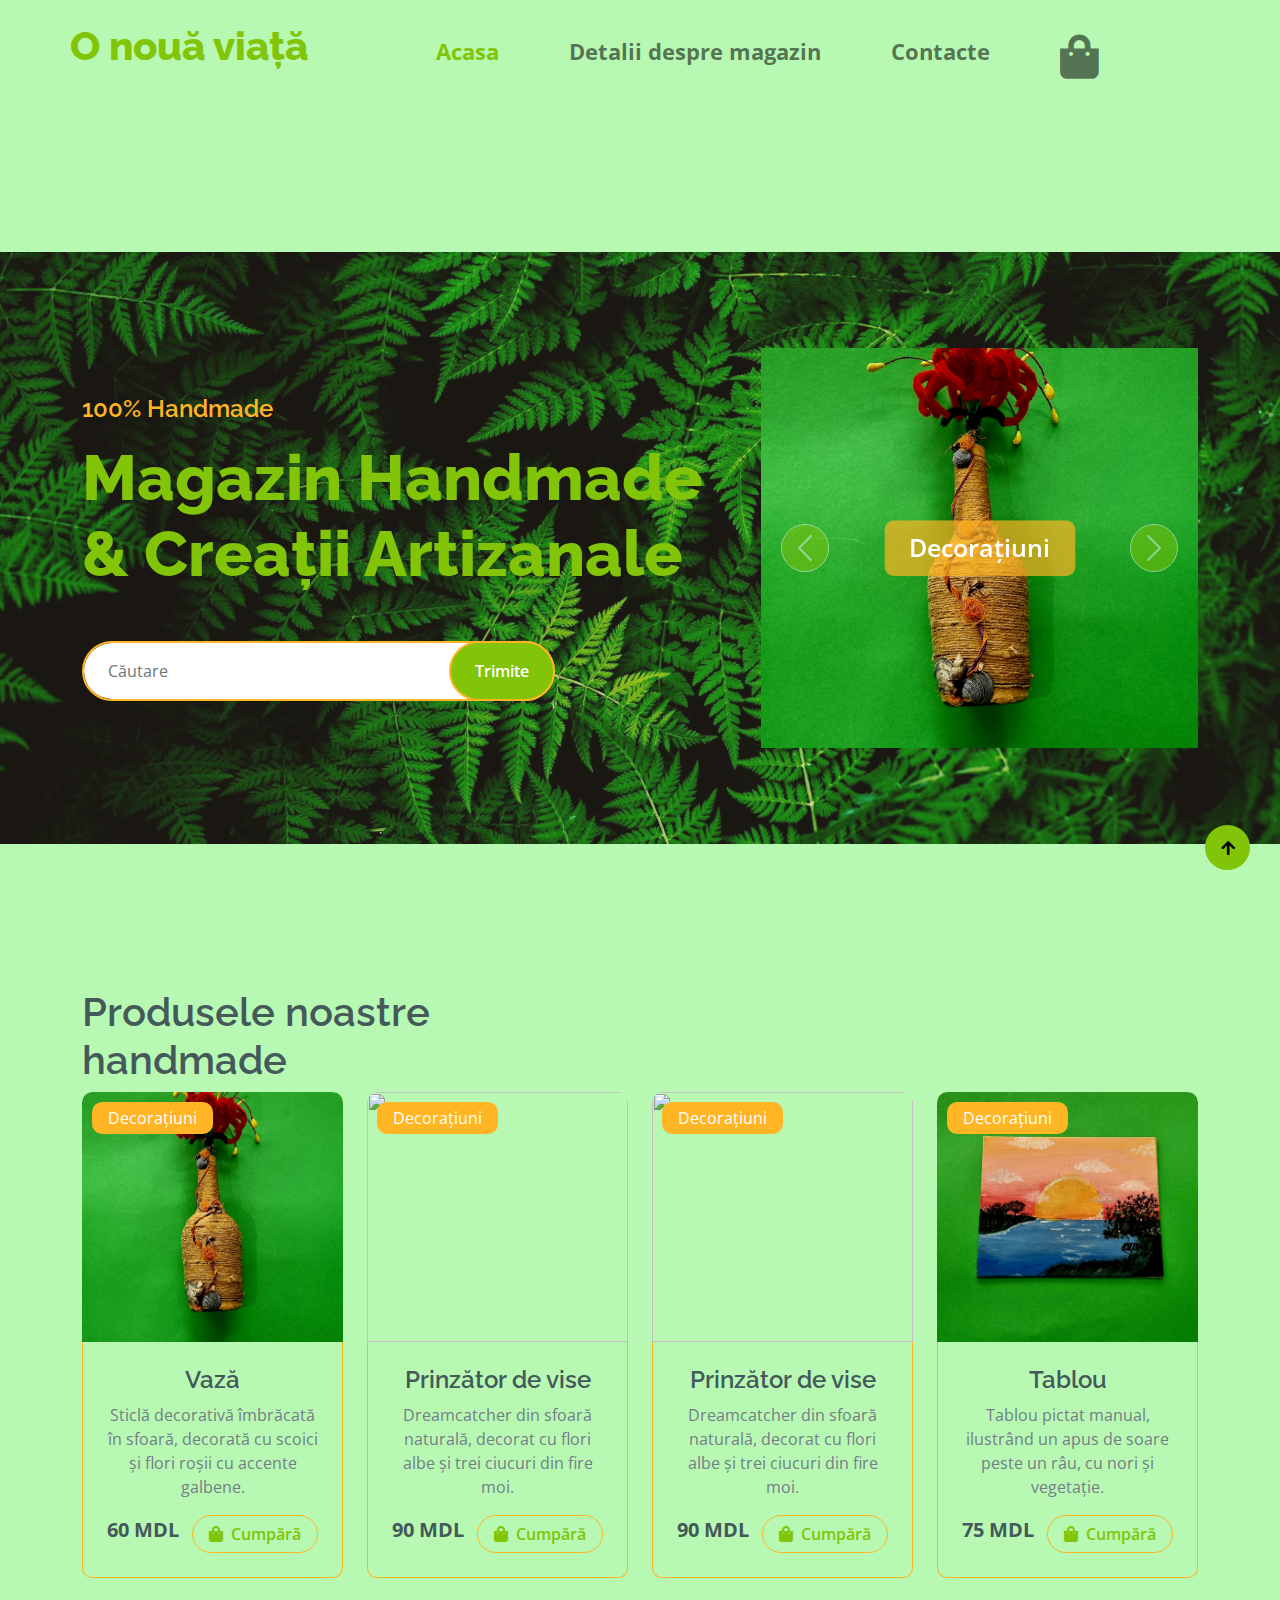
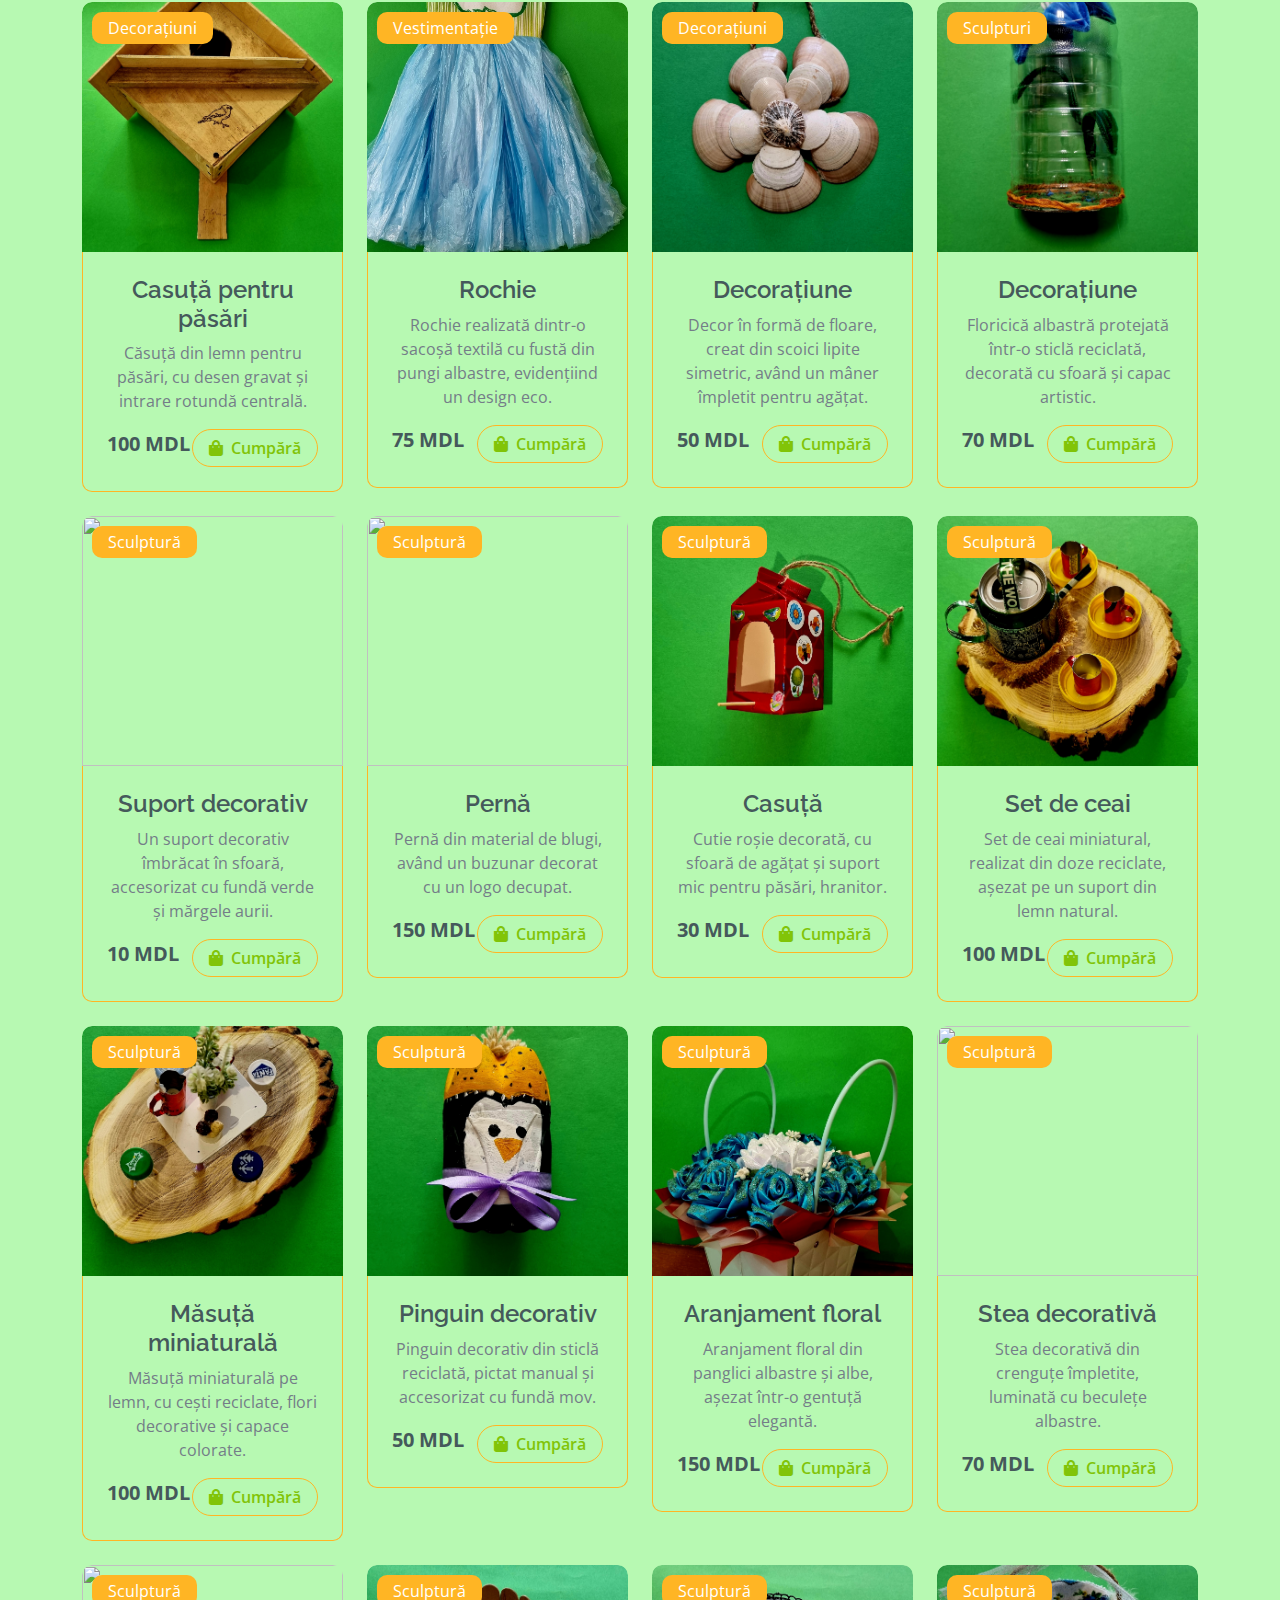
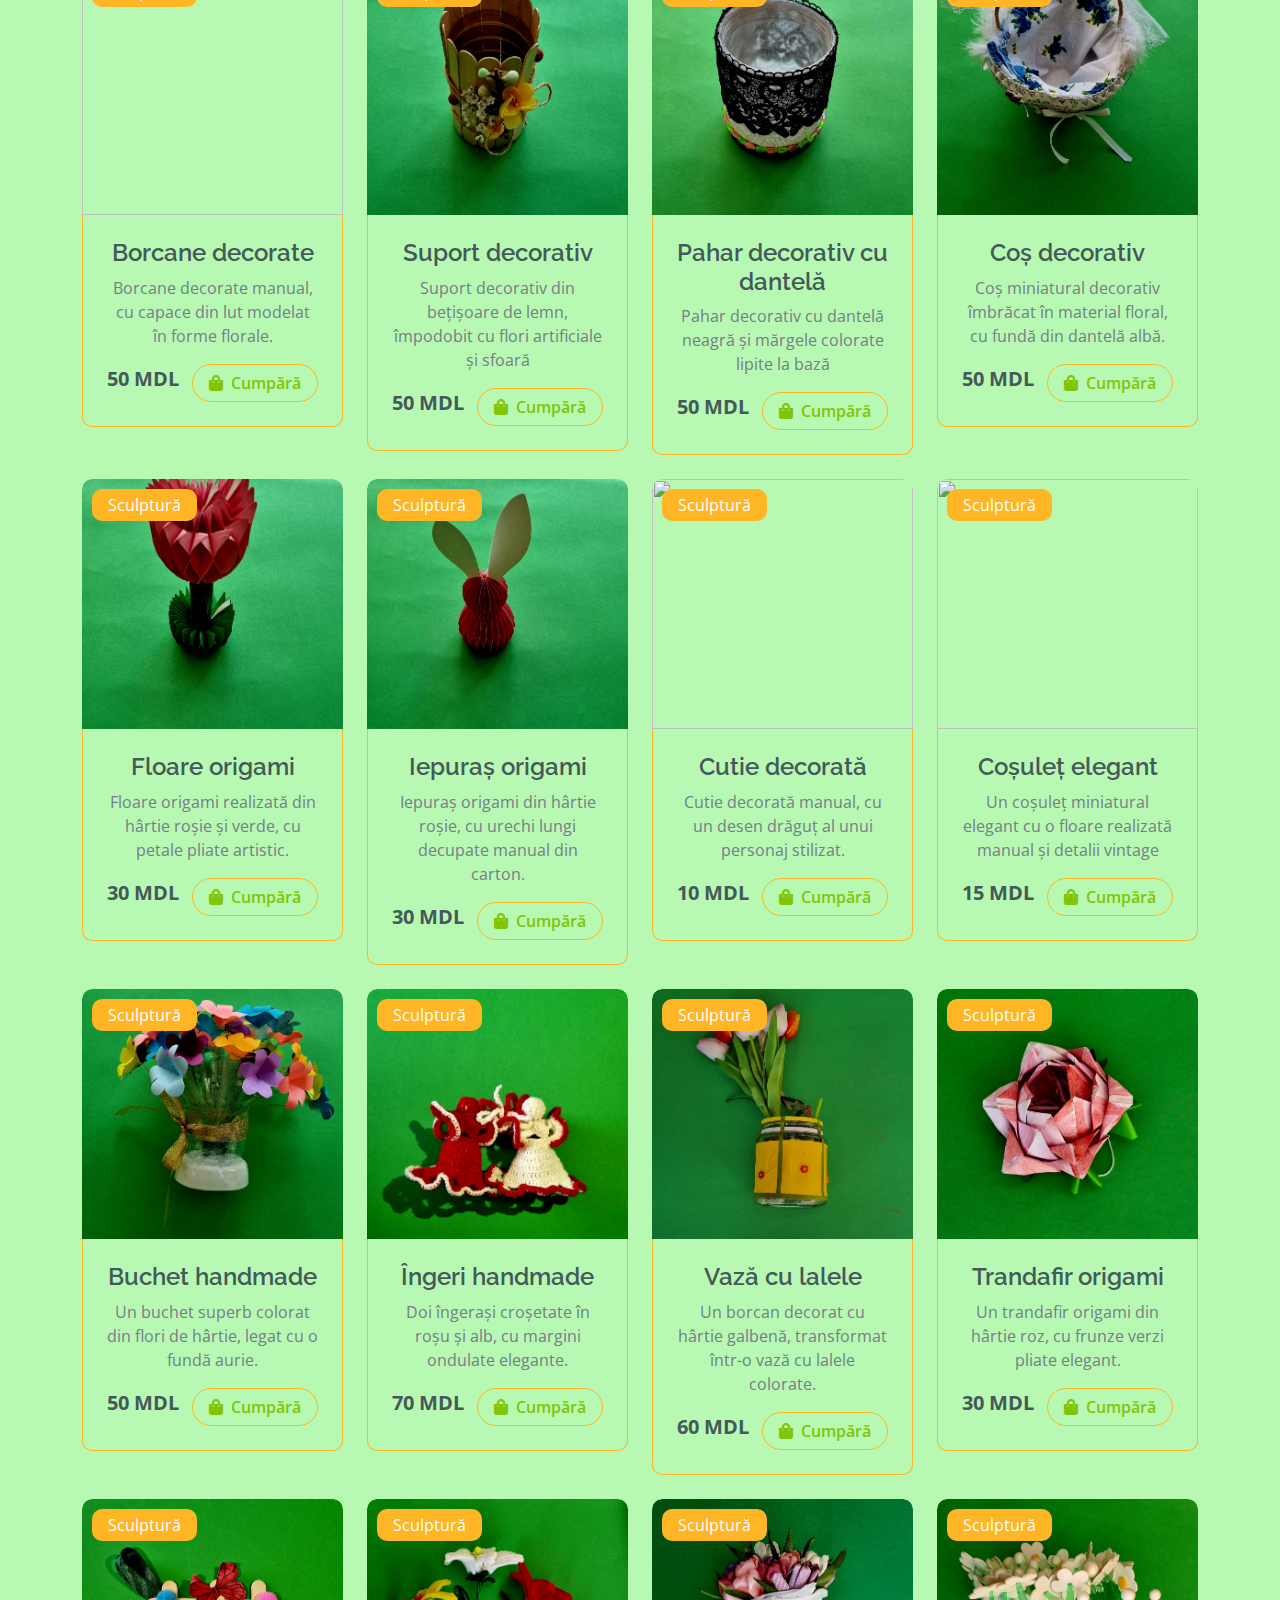
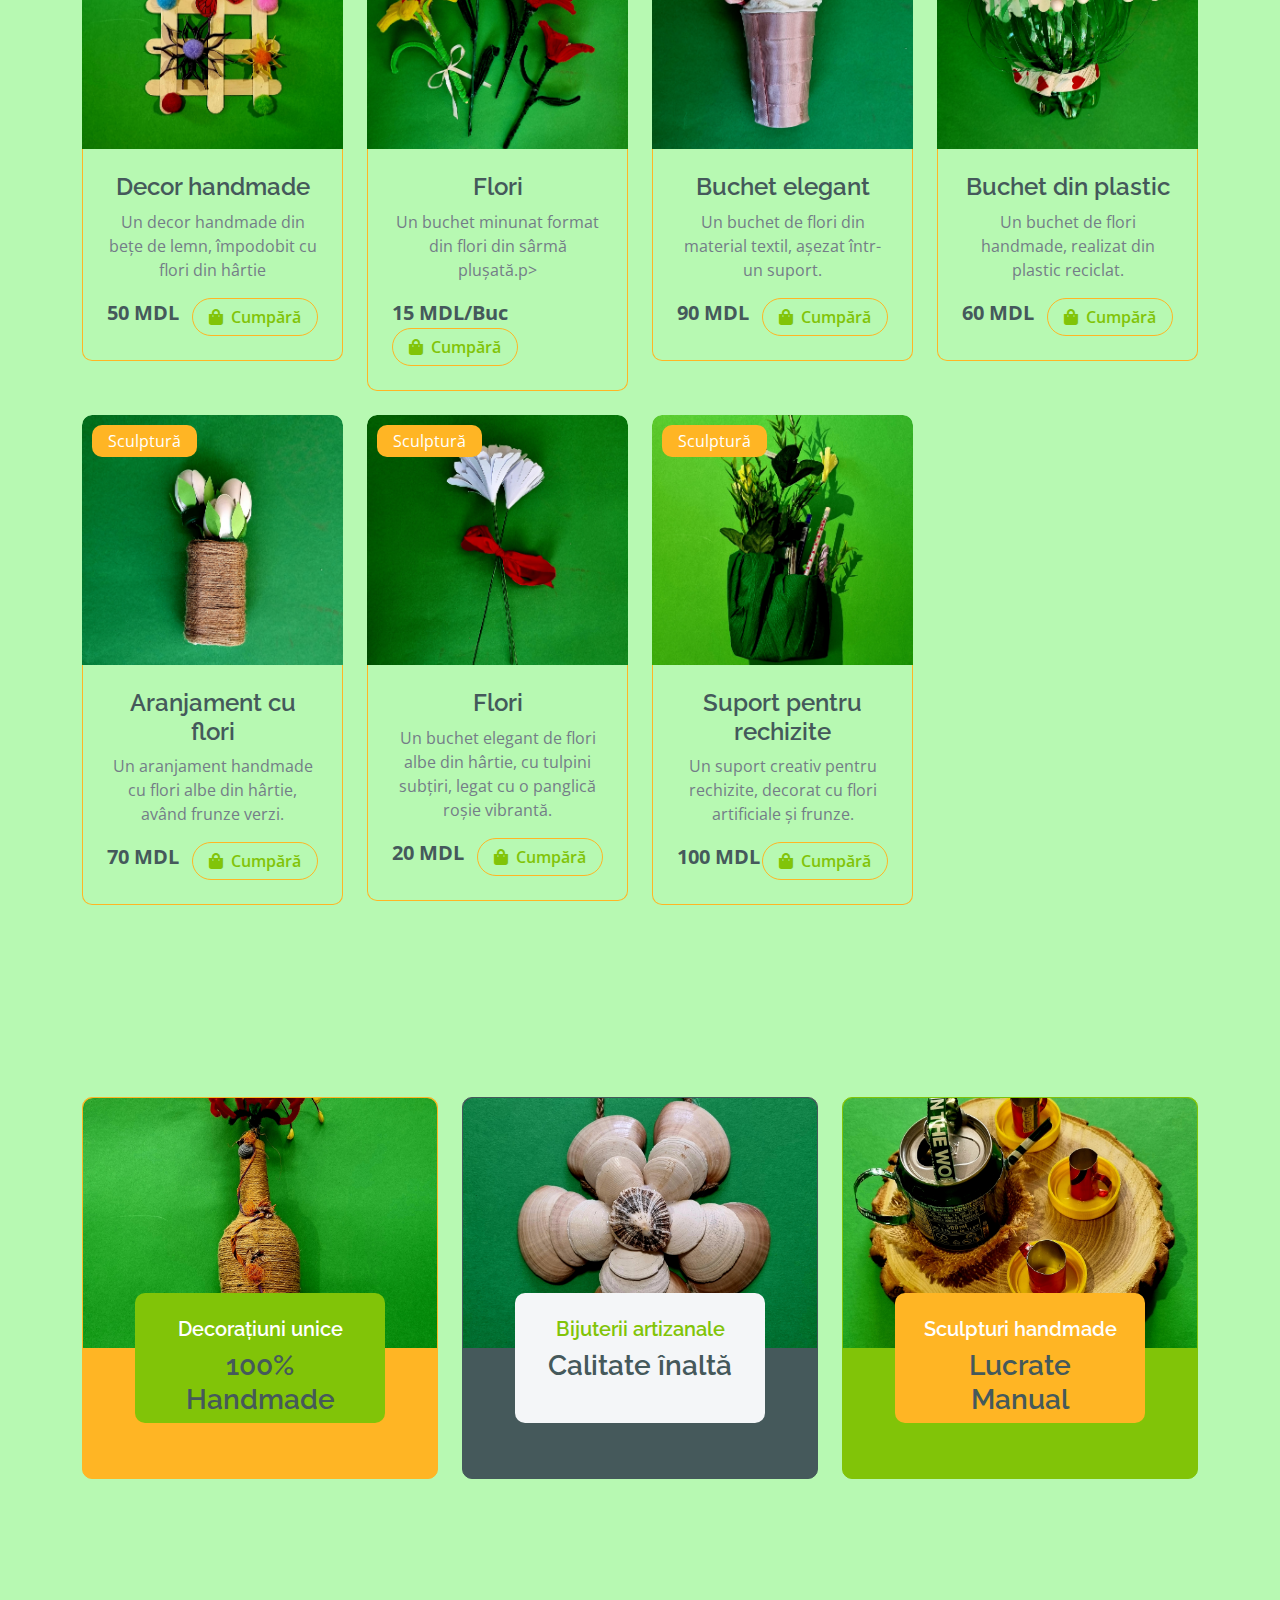
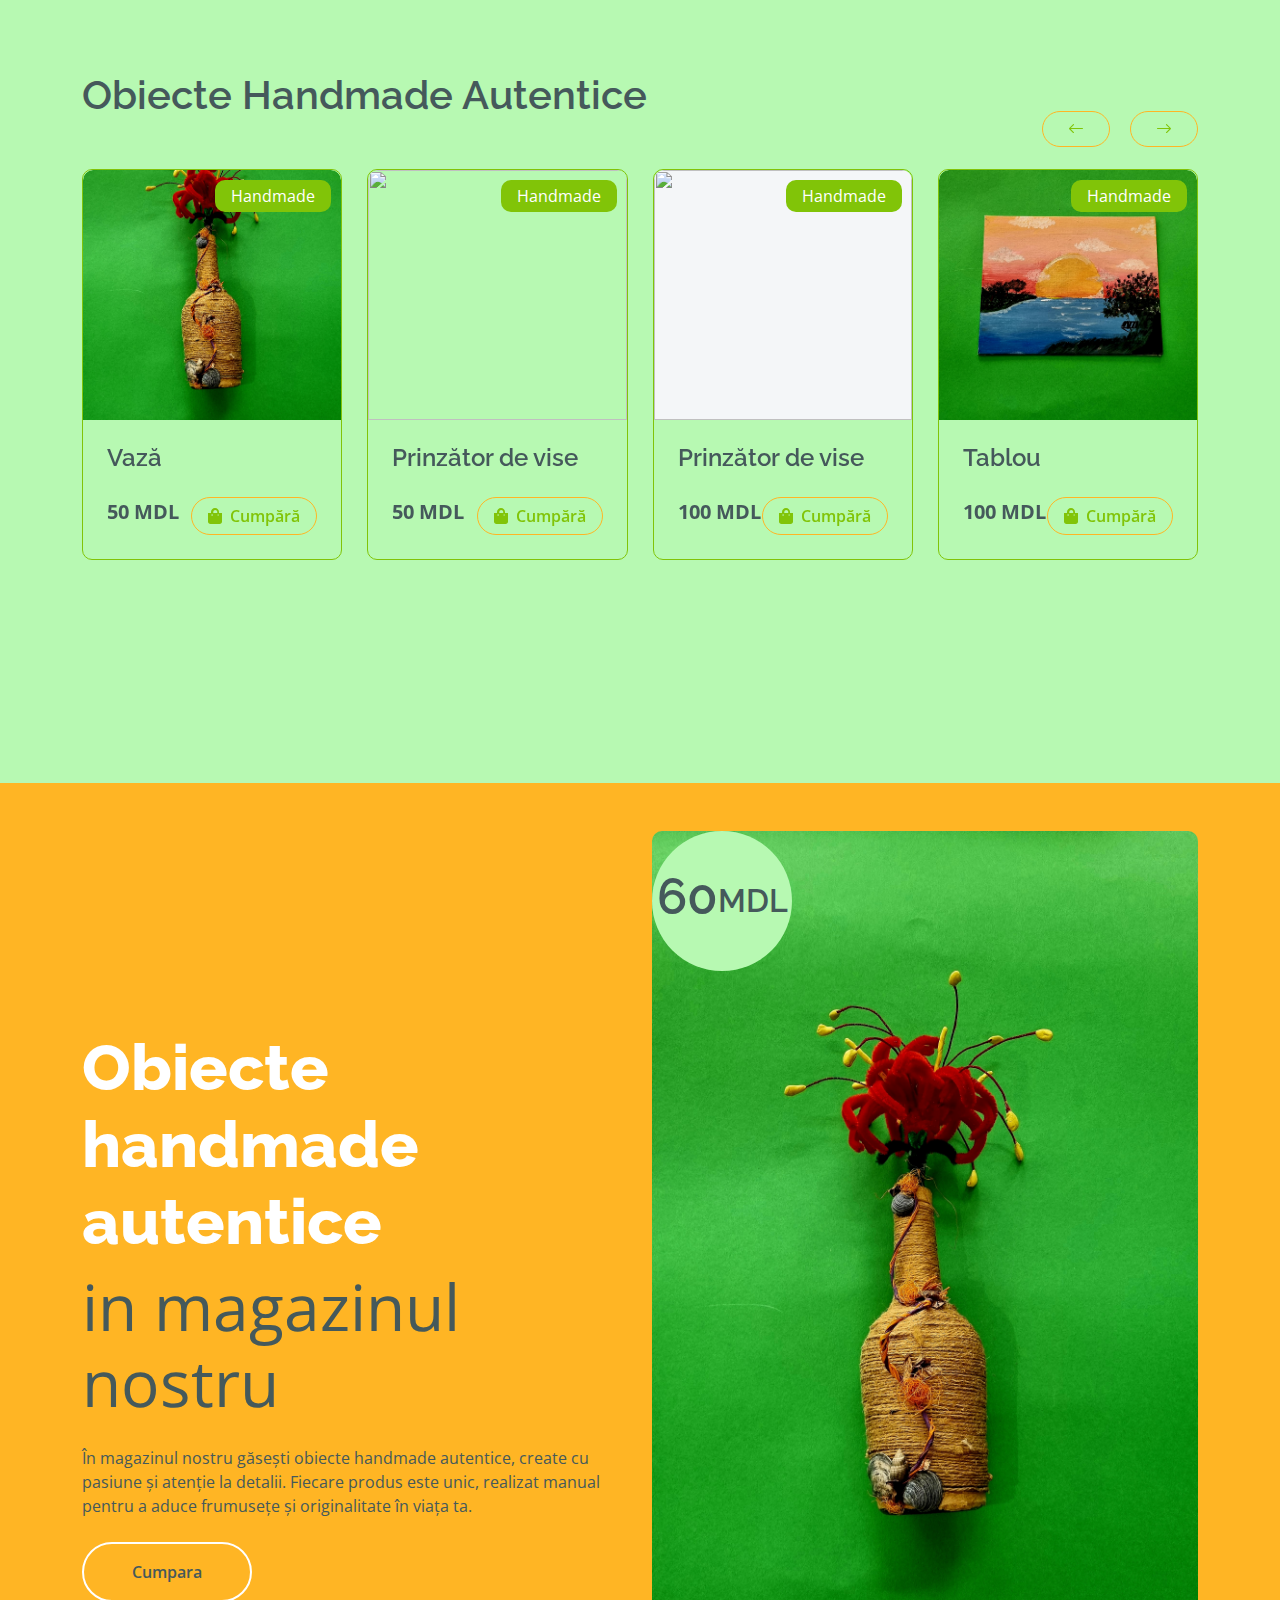
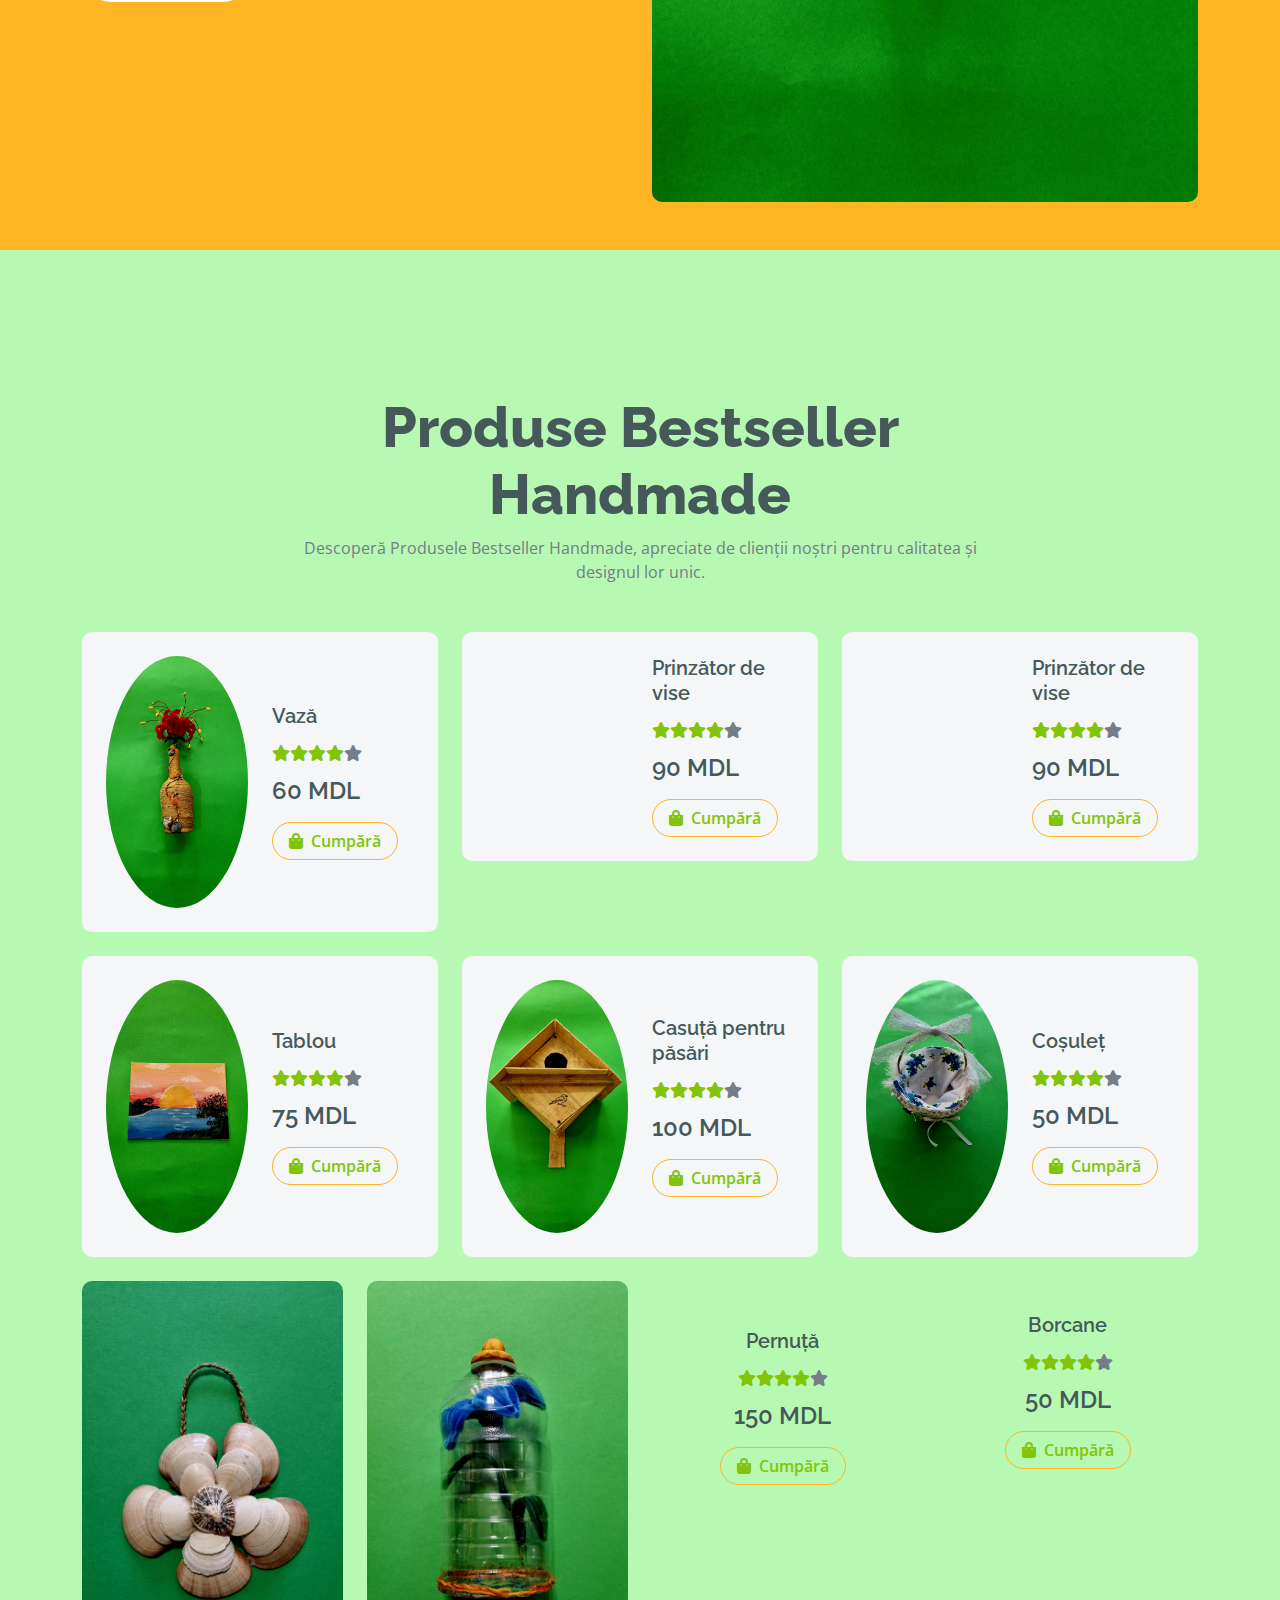
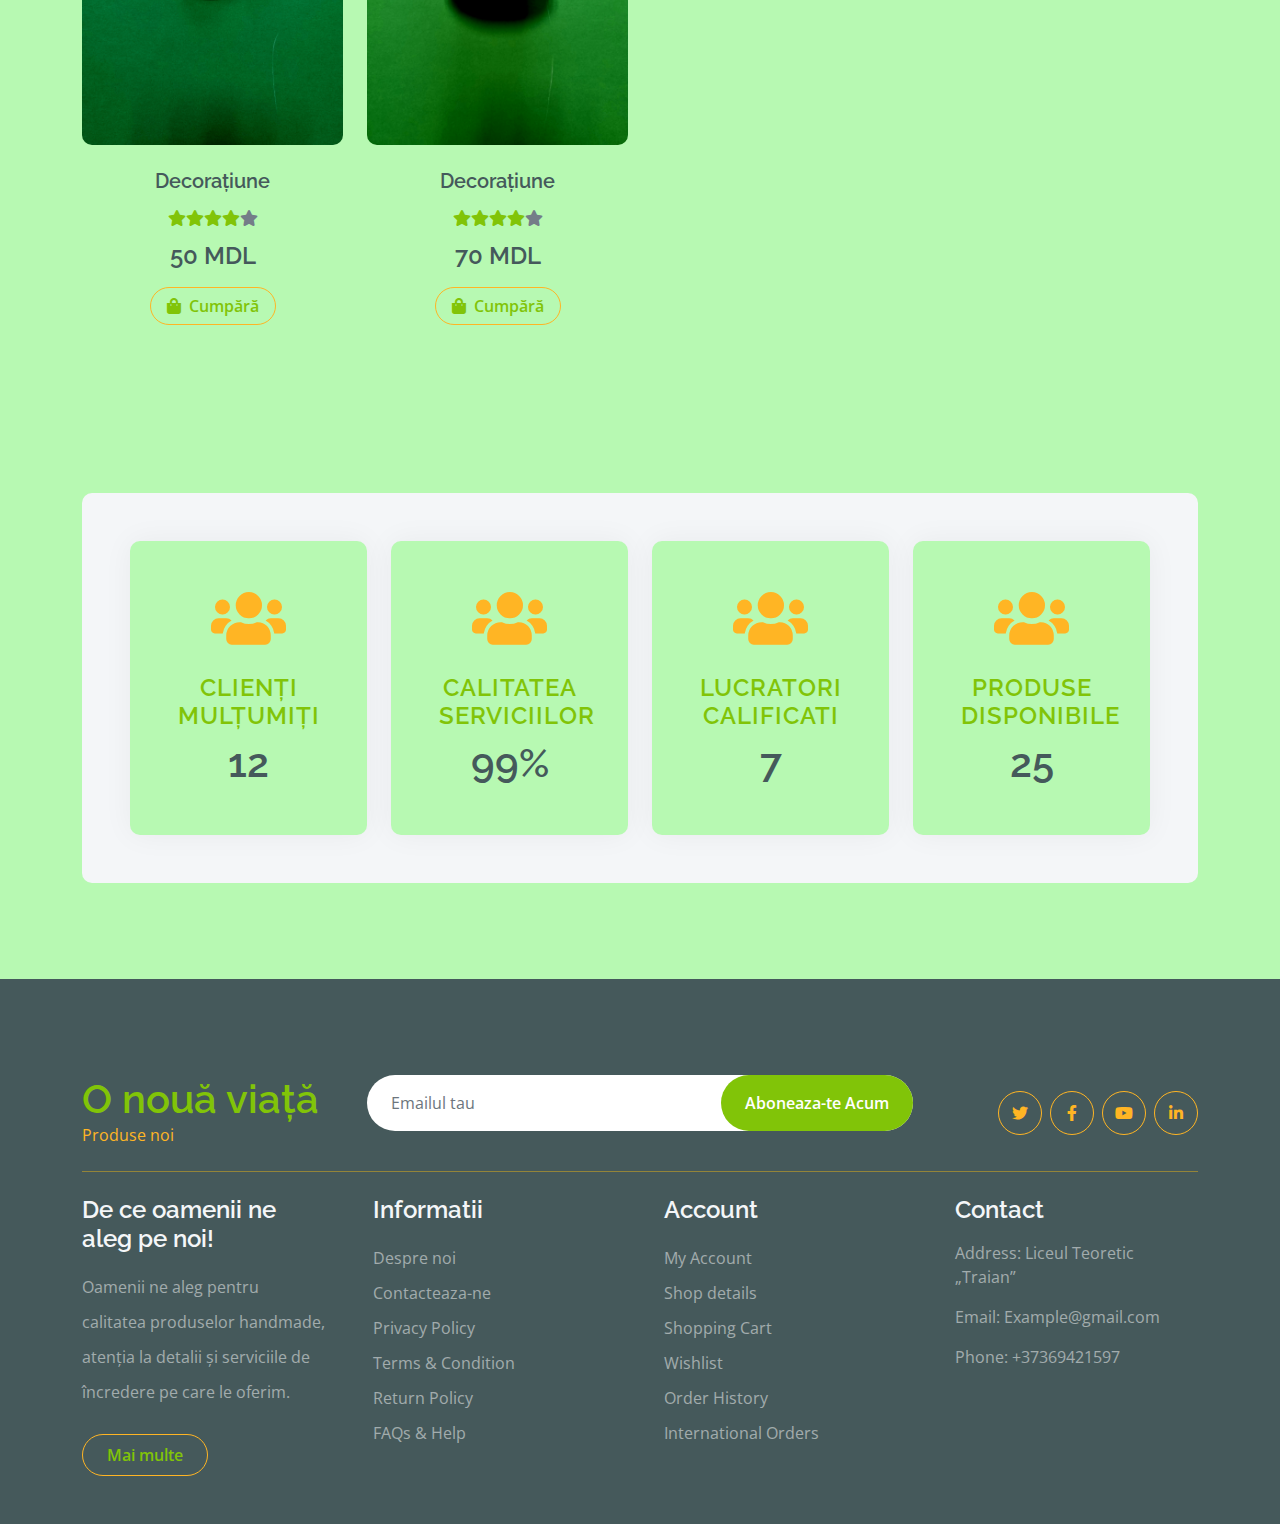
==== commit 8cd60e4e: "index.html" ====
--- a/index.html
+++ b/index.html
@@ -556,12 +556,229 @@
                                                     <h4>Buchet handmade</h4>
                                                     <p>Un buchet superb colorat din flori de hârtie, legat cu o fundă aurie.</p>
                                                     <div class="d-flex justify-content-between flex-lg-wrap">
-                                                        <p class="text-dark fs-5 fw-bold mb-0">40 MDL</p>
-                                                        <a href="contact.html" class="btn border border-secondary rounded-pill px-3 text-primary"><i class="fa fa-shopping-bag me-2 text-primary"></i>Cumpără</a>
-                                                    </div>
-                                                </div>
-                                            </div>
-                                        </div>
+                                                        <p class="text-dark fs-5 fw-bold mb-0">50 MDL</p>
+                                                        <a href="contact.html" class="btn border border-secondary rounded-pill px-3 text-primary"><i class="fa fa-shopping-bag me-2 text-primary"></i>Cumpără</a>
+                                                    </div>
+                                                </div>
+                                            </div>
+                                        </div>
+
+
+
+
+
+
+
+
+
+
+
+
+
+
+
+
+
+
+
+
+
+
+
+
+
+                                        <div class="col-md-6 col-lg-4 col-xl-3">
+                                            <div class="rounded position-relative fruite-item">
+                                                <div class="fruite-img">
+                                                    <img src="img/26.jpg" class="img-fluid w-100 rounded-top" alt="">
+                                                </div>
+                                                <div class="text-white bg-secondary px-3 py-1 rounded position-absolute" style="top: 10px; left: 10px;">Sculptură</div>
+                                                <div class="p-4 border border-secondary border-top-0 rounded-bottom">
+                                                    <h4>Îngeri handmade</h4>
+                                                    <p>Doi îngerași croșetate în roșu și alb, cu margini ondulate elegante.</p>
+                                                    <div class="d-flex justify-content-between flex-lg-wrap">
+                                                        <p class="text-dark fs-5 fw-bold mb-0">70 MDL</p>
+                                                        <a href="contact.html" class="btn border border-secondary rounded-pill px-3 text-primary"><i class="fa fa-shopping-bag me-2 text-primary"></i>Cumpără</a>
+                                                    </div>
+                                                </div>
+                                            </div>
+                                        </div>
+                                        <div class="col-md-6 col-lg-4 col-xl-3">
+                                            <div class="rounded position-relative fruite-item">
+                                                <div class="fruite-img">
+                                                    <img src="img/27.jpg" class="img-fluid w-100 rounded-top" alt="">
+                                                </div>
+                                                <div class="text-white bg-secondary px-3 py-1 rounded position-absolute" style="top: 10px; left: 10px;">Sculptură</div>
+                                                <div class="p-4 border border-secondary border-top-0 rounded-bottom">
+                                                    <h4>Vază cu lalele</h4>
+                                                    <p>Un borcan decorat cu hârtie galbenă, transformat într-o vază cu lalele colorate.</p>
+                                                    <div class="d-flex justify-content-between flex-lg-wrap">
+                                                        <p class="text-dark fs-5 fw-bold mb-0">60 MDL</p>
+                                                        <a href="contact.html" class="btn border border-secondary rounded-pill px-3 text-primary"><i class="fa fa-shopping-bag me-2 text-primary"></i>Cumpără</a>
+                                                    </div>
+                                                </div>
+                                            </div>
+                                        </div>
+                                        <div class="col-md-6 col-lg-4 col-xl-3">
+                                            <div class="rounded position-relative fruite-item">
+                                                <div class="fruite-img">
+                                                    <img src="img/28.jpg" class="img-fluid w-100 rounded-top" alt="">
+                                                </div>
+                                                <div class="text-white bg-secondary px-3 py-1 rounded position-absolute" style="top: 10px; left: 10px;">Sculptură</div>
+                                                <div class="p-4 border border-secondary border-top-0 rounded-bottom">
+                                                    <h4>Trandafir origami</h4>
+                                                    <p>Un trandafir origami din hârtie roz, cu frunze verzi pliate elegant.</p>
+                                                    <div class="d-flex justify-content-between flex-lg-wrap">
+                                                        <p class="text-dark fs-5 fw-bold mb-0">30 MDL</p>
+                                                        <a href="contact.html" class="btn border border-secondary rounded-pill px-3 text-primary"><i class="fa fa-shopping-bag me-2 text-primary"></i>Cumpără</a>
+                                                    </div>
+                                                </div>
+                                            </div>
+                                        </div>
+                                        <div class="col-md-6 col-lg-4 col-xl-3">
+                                            <div class="rounded position-relative fruite-item">
+                                                <div class="fruite-img">
+                                                    <img src="img/29.jpg" class="img-fluid w-100 rounded-top" alt="">
+                                                </div>
+                                                <div class="text-white bg-secondary px-3 py-1 rounded position-absolute" style="top: 10px; left: 10px;">Sculptură</div>
+                                                <div class="p-4 border border-secondary border-top-0 rounded-bottom">
+                                                    <h4>Decor handmade</h4>
+                                                    <p>Un decor handmade din bețe de lemn, împodobit cu flori din hârtie</p>
+                                                    <div class="d-flex justify-content-between flex-lg-wrap">
+                                                        <p class="text-dark fs-5 fw-bold mb-0">50 MDL</p>
+                                                        <a href="contact.html" class="btn border border-secondary rounded-pill px-3 text-primary"><i class="fa fa-shopping-bag me-2 text-primary"></i>Cumpără</a>
+                                                    </div>
+                                                </div>
+                                            </div>
+                                        </div>
+                                        <div class="col-md-6 col-lg-4 col-xl-3">
+                                            <div class="rounded position-relative fruite-item">
+                                                <div class="fruite-img">
+                                                    <img src="img/30.jpg" class="img-fluid w-100 rounded-top" alt="">
+                                                </div>
+                                                <div class="text-white bg-secondary px-3 py-1 rounded position-absolute" style="top: 10px; left: 10px;">Sculptură</div>
+                                                <div class="p-4 border border-secondary border-top-0 rounded-bottom">
+                                                    <h4>Flori</h4>
+                                                    <p>Un buchet minunat format din flori din sârmă plușată.p>
+                                                    <div class="d-flex justify-content-between flex-lg-wrap">
+                                                        <p class="text-dark fs-5 fw-bold mb-0">15 MDL/Buc</p>
+                                                        <a href="contact.html" class="btn border border-secondary rounded-pill px-3 text-primary"><i class="fa fa-shopping-bag me-2 text-primary"></i>Cumpără</a>
+                                                    </div>
+                                                </div>
+                                            </div>
+                                        </div>
+                                        <div class="col-md-6 col-lg-4 col-xl-3">
+                                            <div class="rounded position-relative fruite-item">
+                                                <div class="fruite-img">
+                                                    <img src="img/31.jpg" class="img-fluid w-100 rounded-top" alt="">
+                                                </div>
+                                                <div class="text-white bg-secondary px-3 py-1 rounded position-absolute" style="top: 10px; left: 10px;">Sculptură</div>
+                                                <div class="p-4 border border-secondary border-top-0 rounded-bottom">
+                                                    <h4>Buchet elegant</h4>
+                                                    <p>Un buchet de flori din material textil, așezat într-un suport.</p>
+                                                    <div class="d-flex justify-content-between flex-lg-wrap">
+                                                        <p class="text-dark fs-5 fw-bold mb-0">90 MDL</p>
+                                                        <a href="contact.html" class="btn border border-secondary rounded-pill px-3 text-primary"><i class="fa fa-shopping-bag me-2 text-primary"></i>Cumpără</a>
+                                                    </div>
+                                                </div>
+                                            </div>
+                                        </div>
+                                        <div class="col-md-6 col-lg-4 col-xl-3">
+                                            <div class="rounded position-relative fruite-item">
+                                                <div class="fruite-img">
+                                                    <img src="img/32.jpg" class="img-fluid w-100 rounded-top" alt="">
+                                                </div>
+                                                <div class="text-white bg-secondary px-3 py-1 rounded position-absolute" style="top: 10px; left: 10px;">Sculptură</div>
+                                                <div class="p-4 border border-secondary border-top-0 rounded-bottom">
+                                                    <h4>Buchet din plastic</h4>
+                                                    <p>Un buchet de flori handmade, realizat din plastic reciclat.</p>
+                                                    <div class="d-flex justify-content-between flex-lg-wrap">
+                                                        <p class="text-dark fs-5 fw-bold mb-0">60 MDL</p>
+                                                        <a href="contact.html" class="btn border border-secondary rounded-pill px-3 text-primary"><i class="fa fa-shopping-bag me-2 text-primary"></i>Cumpără</a>
+                                                    </div>
+                                                </div>
+                                            </div>
+                                        </div>
+                                        <div class="col-md-6 col-lg-4 col-xl-3">
+                                            <div class="rounded position-relative fruite-item">
+                                                <div class="fruite-img">
+                                                    <img src="img/33.jpg" class="img-fluid w-100 rounded-top" alt="">
+                                                </div>
+                                                <div class="text-white bg-secondary px-3 py-1 rounded position-absolute" style="top: 10px; left: 10px;">Sculptură</div>
+                                                <div class="p-4 border border-secondary border-top-0 rounded-bottom">
+                                                    <h4>Aranjament cu flori</h4>
+                                                    <p>Un aranjament handmade cu flori albe din hârtie, având frunze verzi.</p>
+                                                    <div class="d-flex justify-content-between flex-lg-wrap">
+                                                        <p class="text-dark fs-5 fw-bold mb-0">70 MDL</p>
+                                                        <a href="contact.html" class="btn border border-secondary rounded-pill px-3 text-primary"><i class="fa fa-shopping-bag me-2 text-primary"></i>Cumpără</a>
+                                                    </div>
+                                                </div>
+                                            </div>
+                                        </div>
+                                        <div class="col-md-6 col-lg-4 col-xl-3">
+                                            <div class="rounded position-relative fruite-item">
+                                                <div class="fruite-img">
+                                                    <img src="img/34.jpg" class="img-fluid w-100 rounded-top" alt="">
+                                                </div>
+                                                <div class="text-white bg-secondary px-3 py-1 rounded position-absolute" style="top: 10px; left: 10px;">Sculptură</div>
+                                                <div class="p-4 border border-secondary border-top-0 rounded-bottom">
+                                                    <h4>Flori</h4>
+                                                    <p>Un buchet elegant de flori albe din hârtie, cu tulpini subțiri, legat cu o panglică roșie vibrantă.</p>
+                                                    <div class="d-flex justify-content-between flex-lg-wrap">
+                                                        <p class="text-dark fs-5 fw-bold mb-0">20 MDL</p>
+                                                        <a href="contact.html" class="btn border border-secondary rounded-pill px-3 text-primary"><i class="fa fa-shopping-bag me-2 text-primary"></i>Cumpără</a>
+                                                    </div>
+                                                </div>
+                                            </div>
+                                        </div>
+
+                                        <div class="col-md-6 col-lg-4 col-xl-3">
+                                            <div class="rounded position-relative fruite-item">
+                                                <div class="fruite-img">
+                                                    <img src="img/35.jpg" class="img-fluid w-100 rounded-top" alt="">
+                                                </div>
+                                                <div class="text-white bg-secondary px-3 py-1 rounded position-absolute" style="top: 10px; left: 10px;">Sculptură</div>
+                                                <div class="p-4 border border-secondary border-top-0 rounded-bottom">
+                                                    <h4>Suport pentru rechizite</h4>
+                                                    <p>Un suport creativ pentru rechizite, decorat cu flori artificiale și frunze.</p>
+                                                    <div class="d-flex justify-content-between flex-lg-wrap">
+                                                        <p class="text-dark fs-5 fw-bold mb-0">100 MDL</p>
+                                                        <a href="contact.html" class="btn border border-secondary rounded-pill px-3 text-primary"><i class="fa fa-shopping-bag me-2 text-primary"></i>Cumpără</a>
+                                                    </div>
+                                                </div>
+                                            </div>
+                                        </div>
+
+
+
+
+
+
+
+
+
+
+
+
+
+
+
+
+
+
+
+
+
+
+
+
+
+
+
+
+
+
+
 
                                        
                                     </div>
@@ -1299,4 +1516,4 @@
     <script src="js/main.js"></script>
     </body>
 
-</html>+</html>
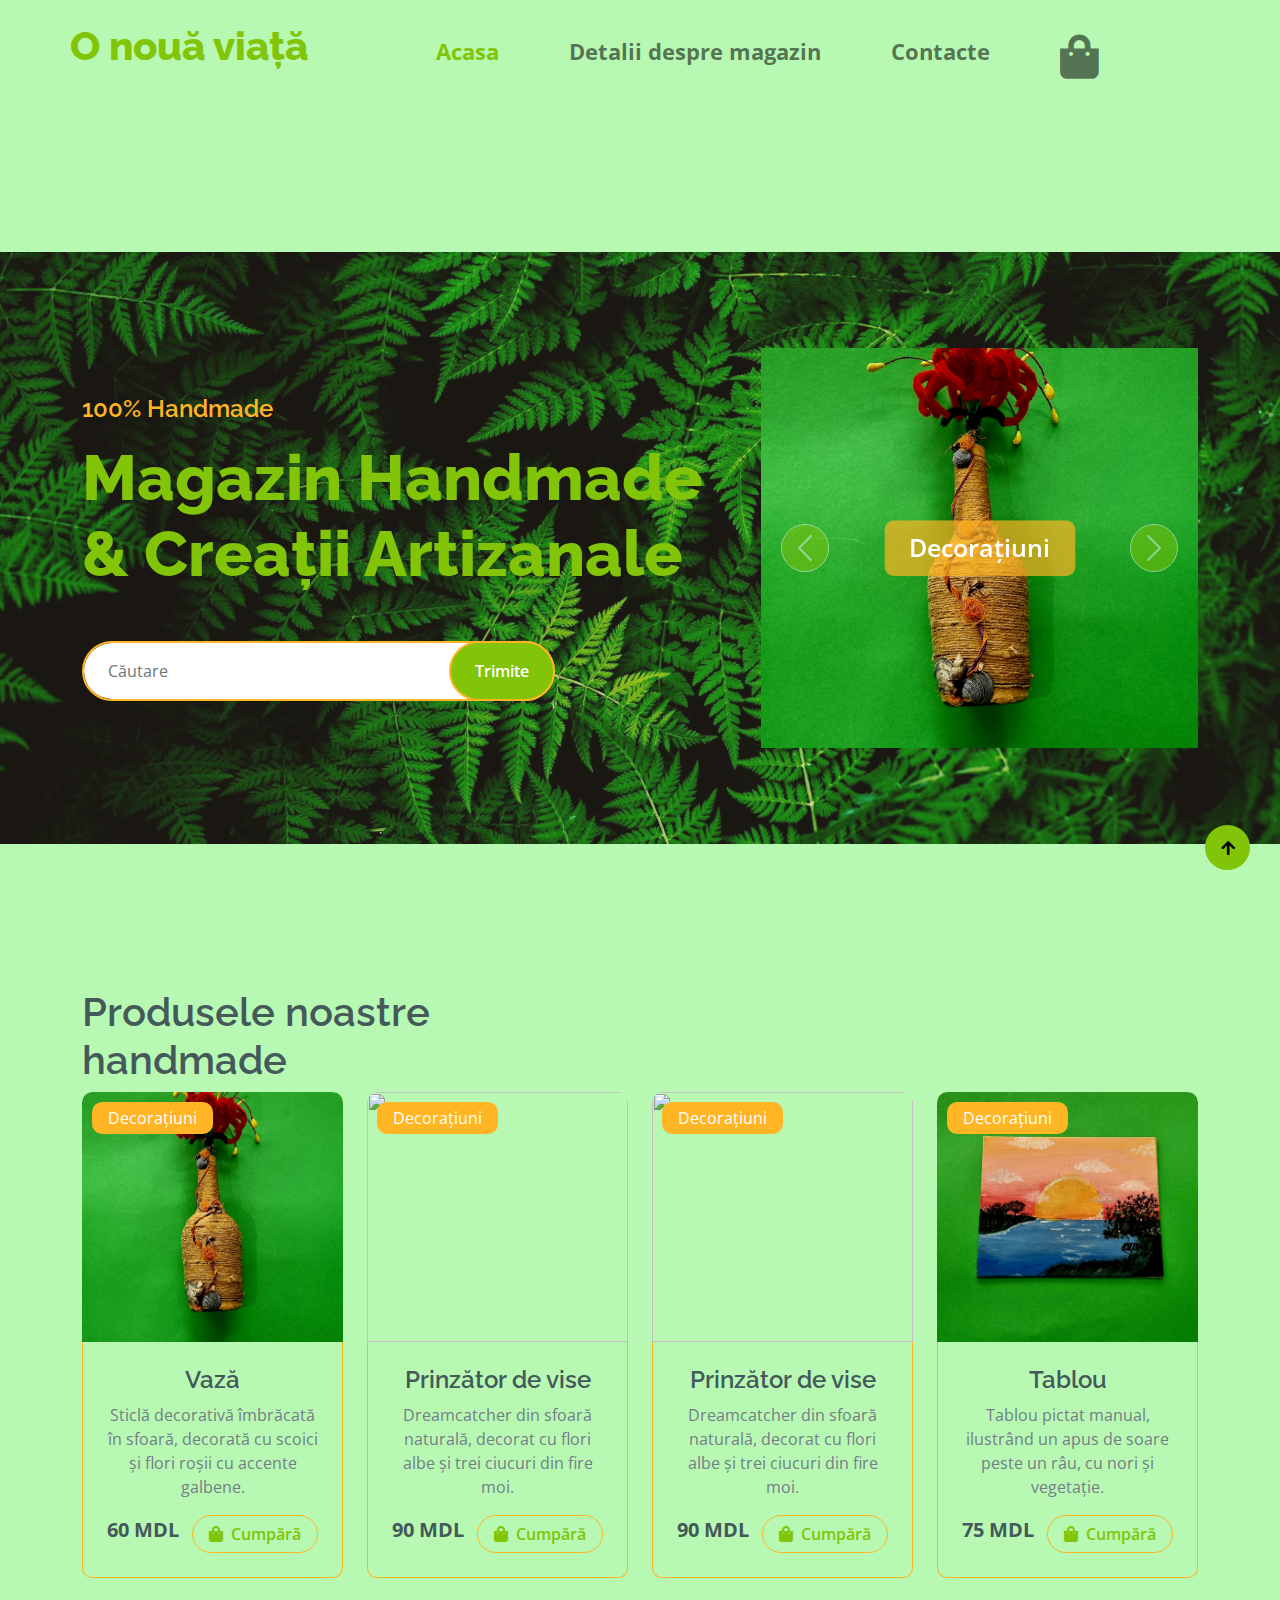
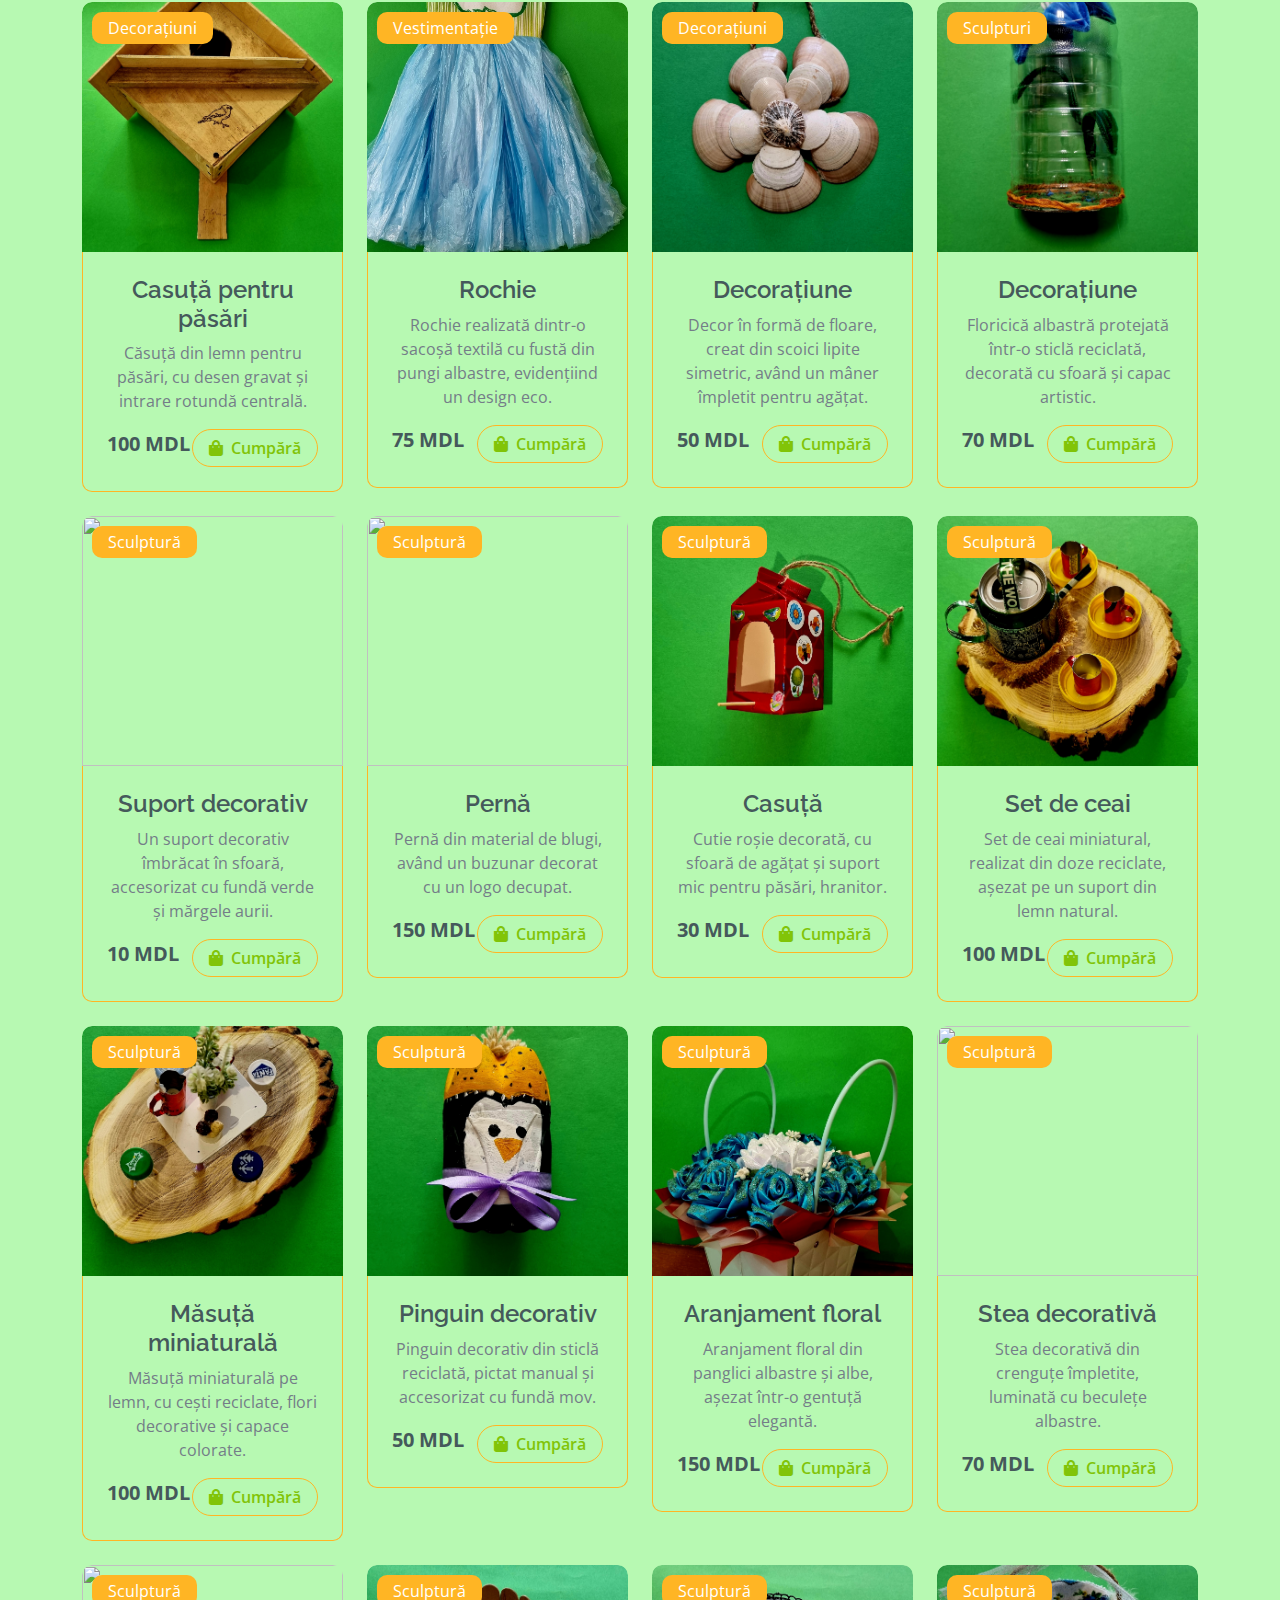
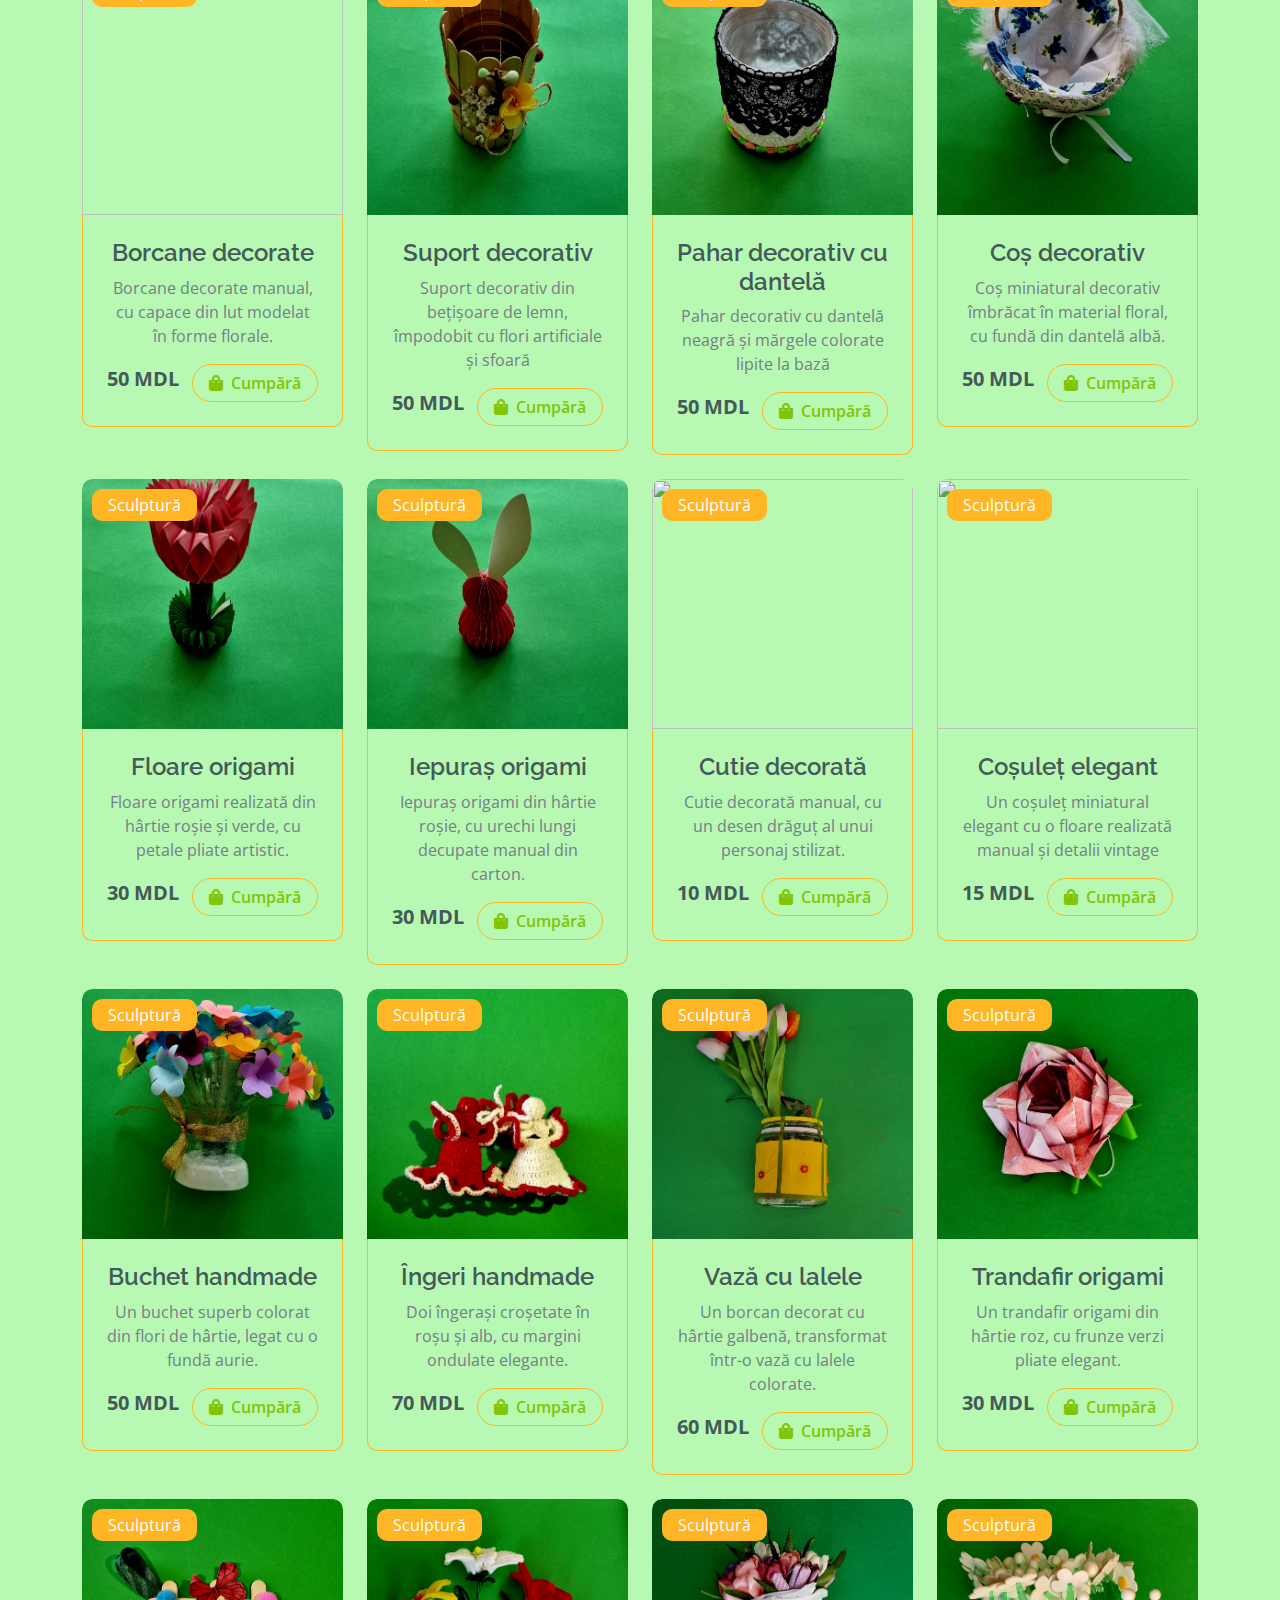
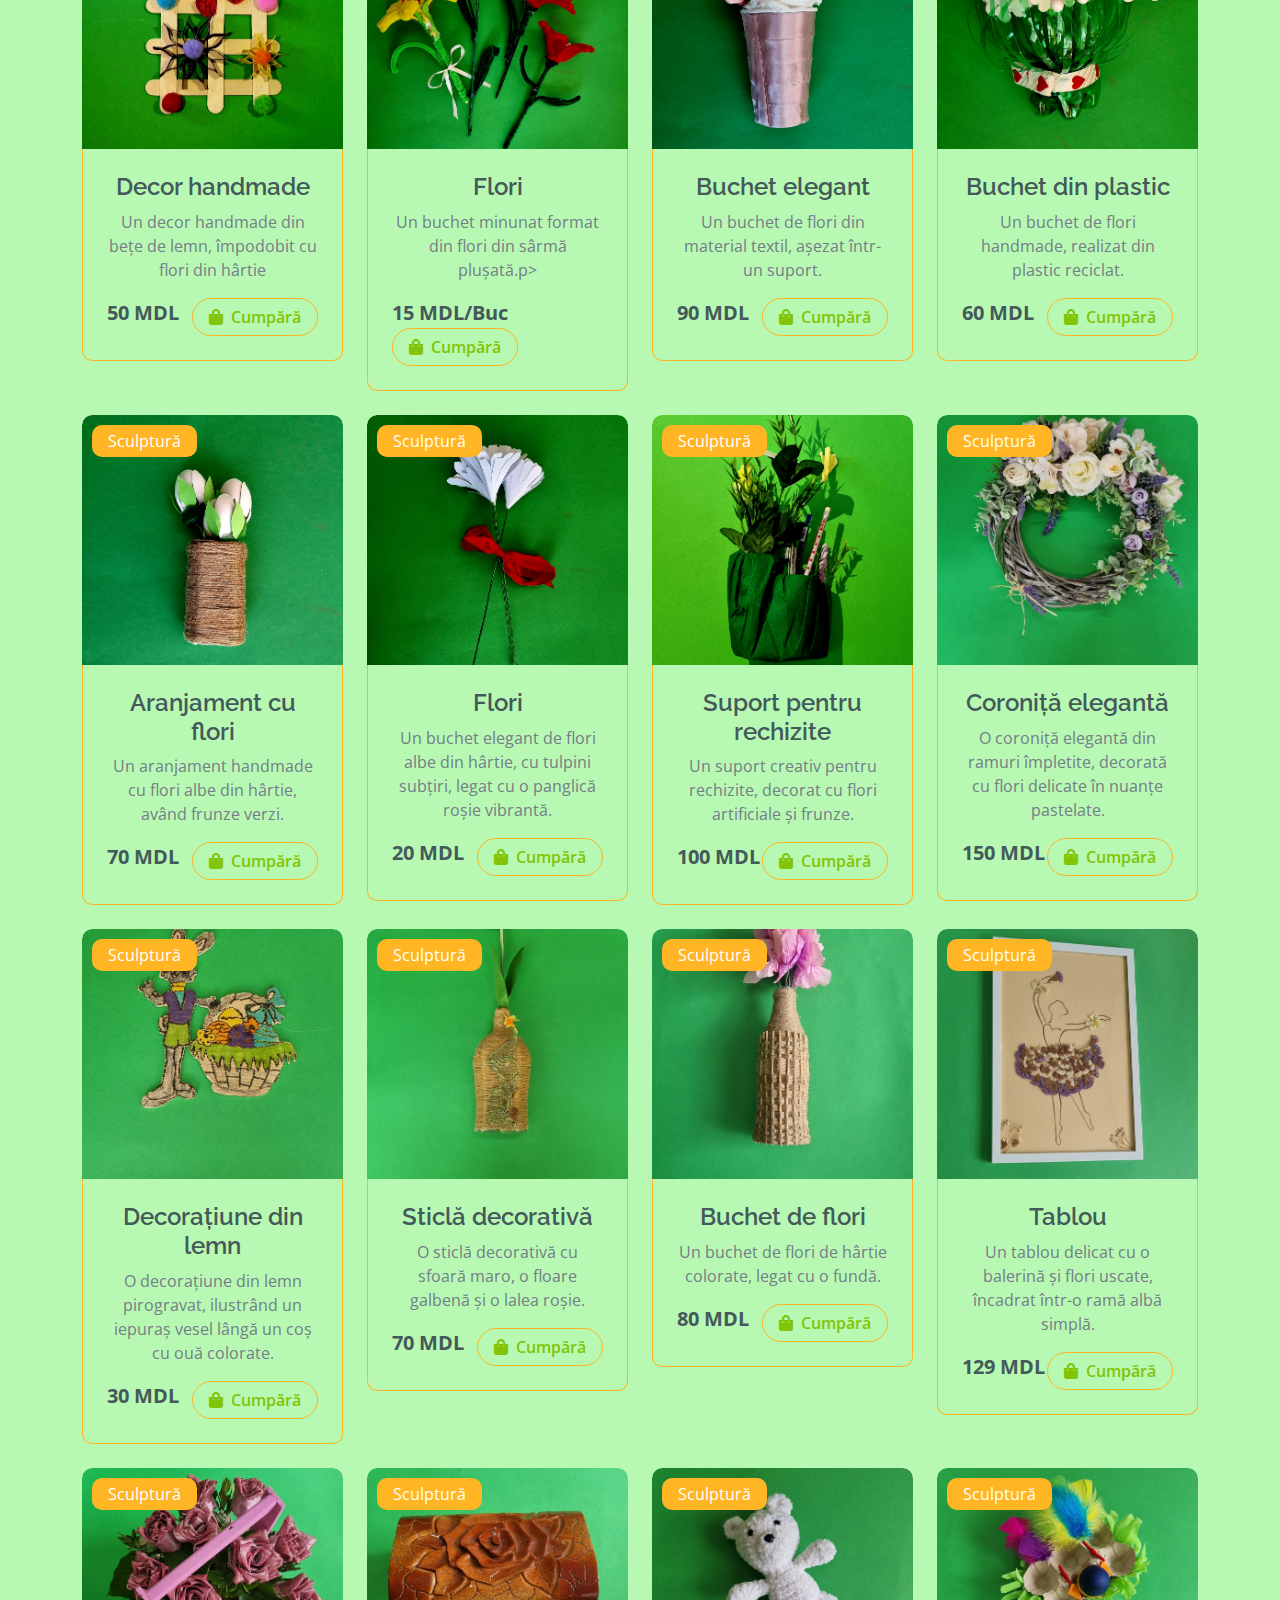
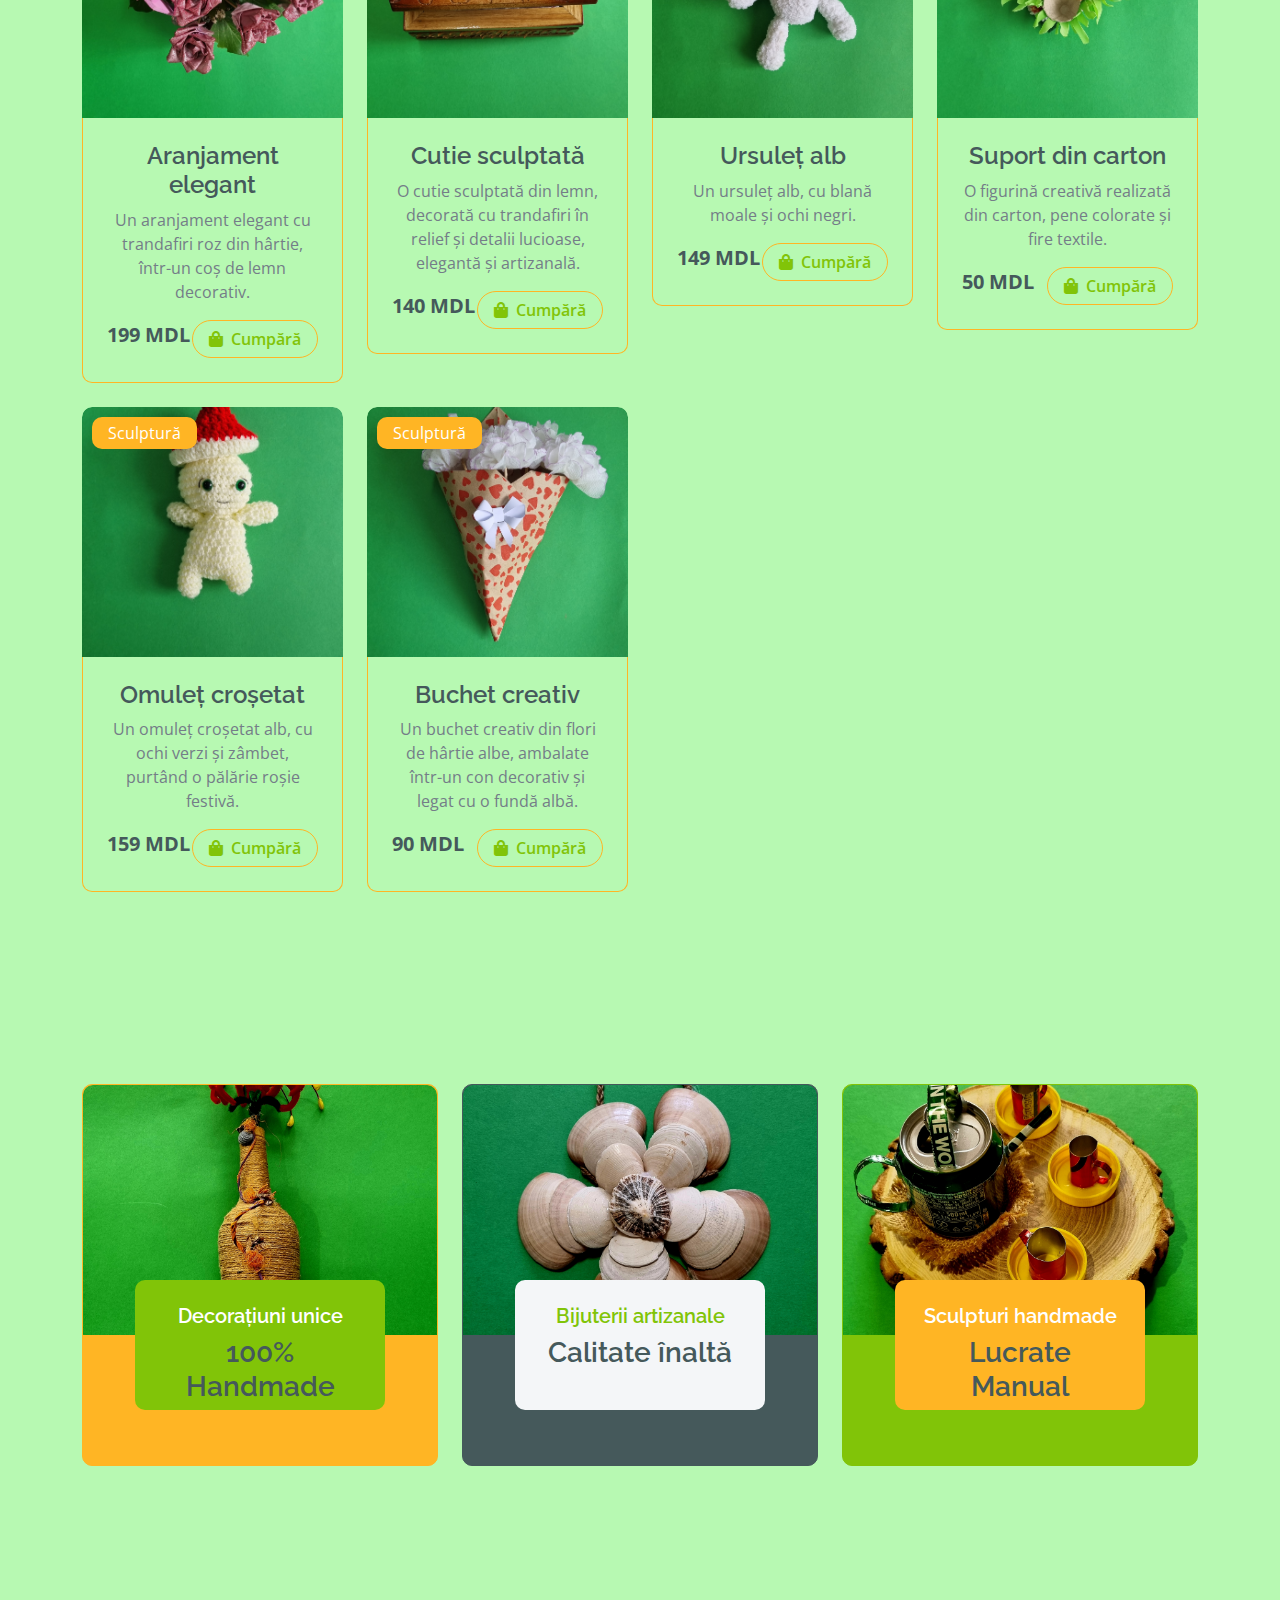
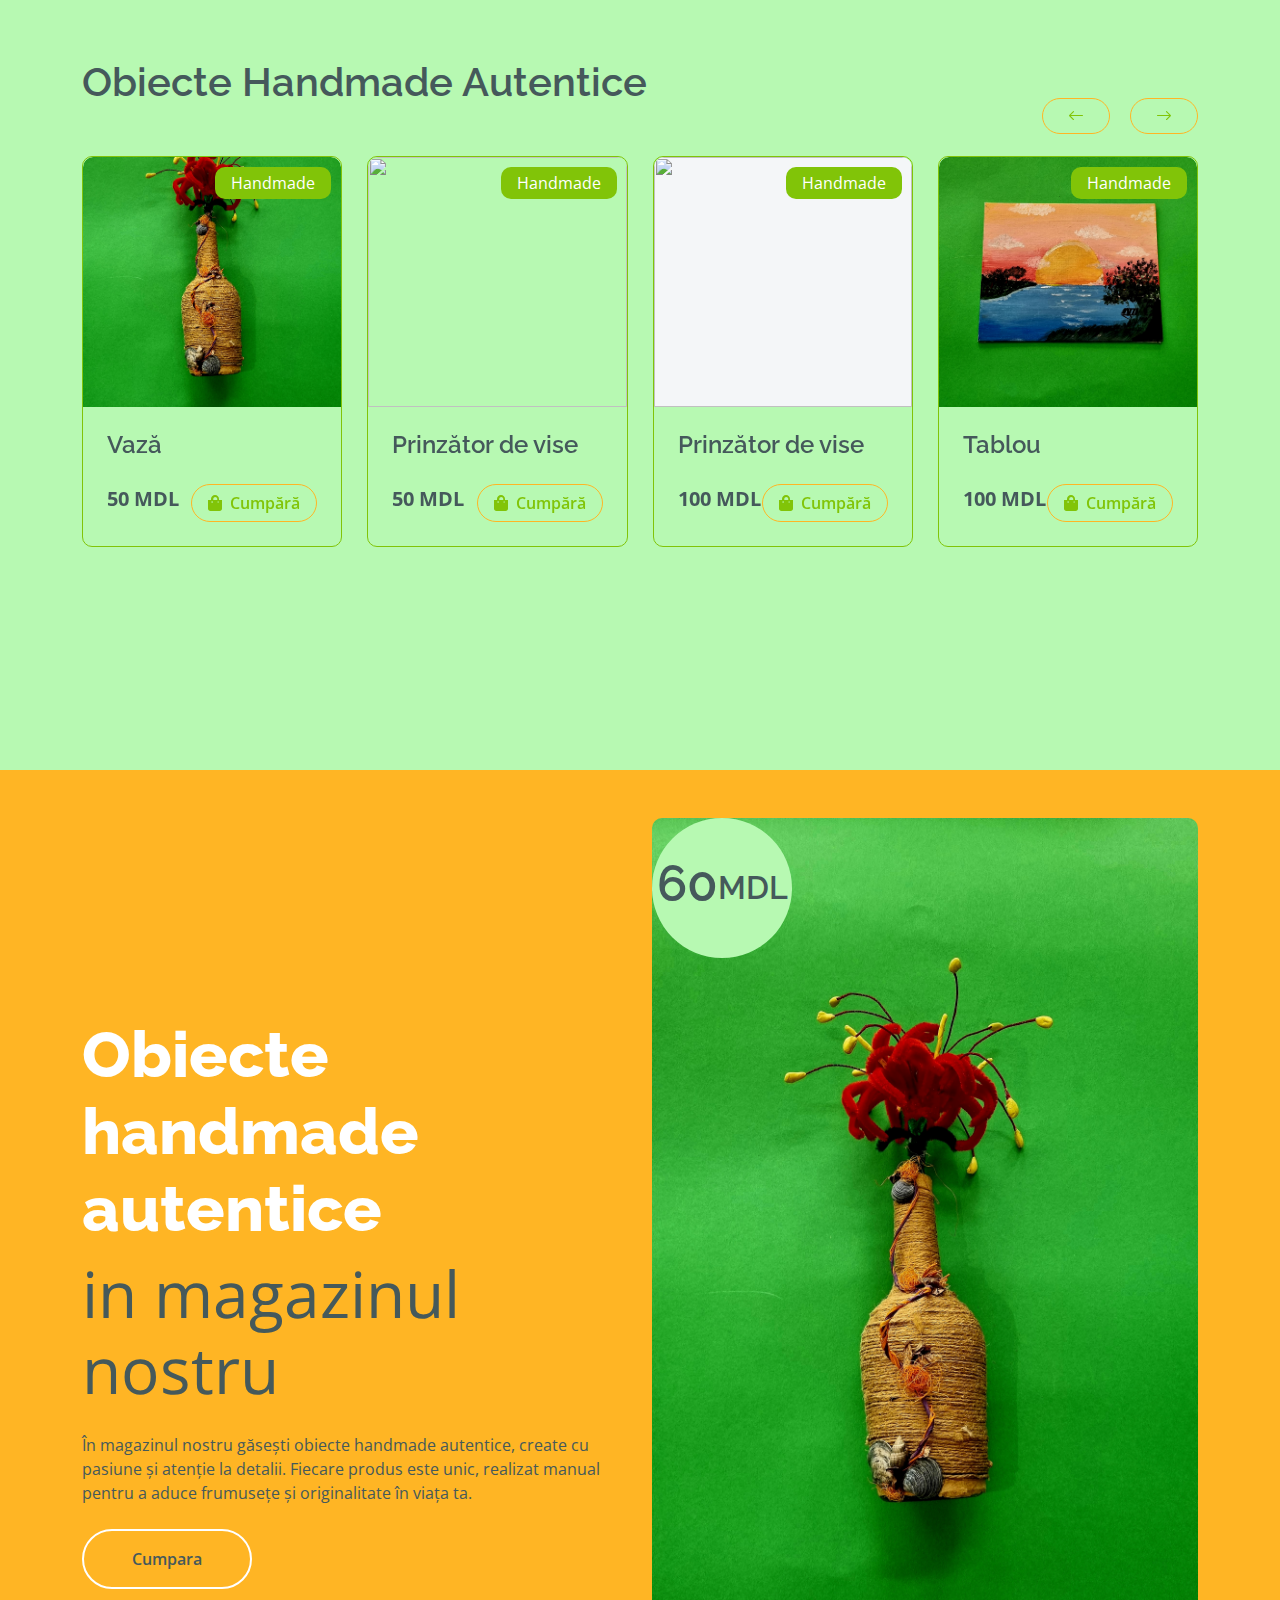
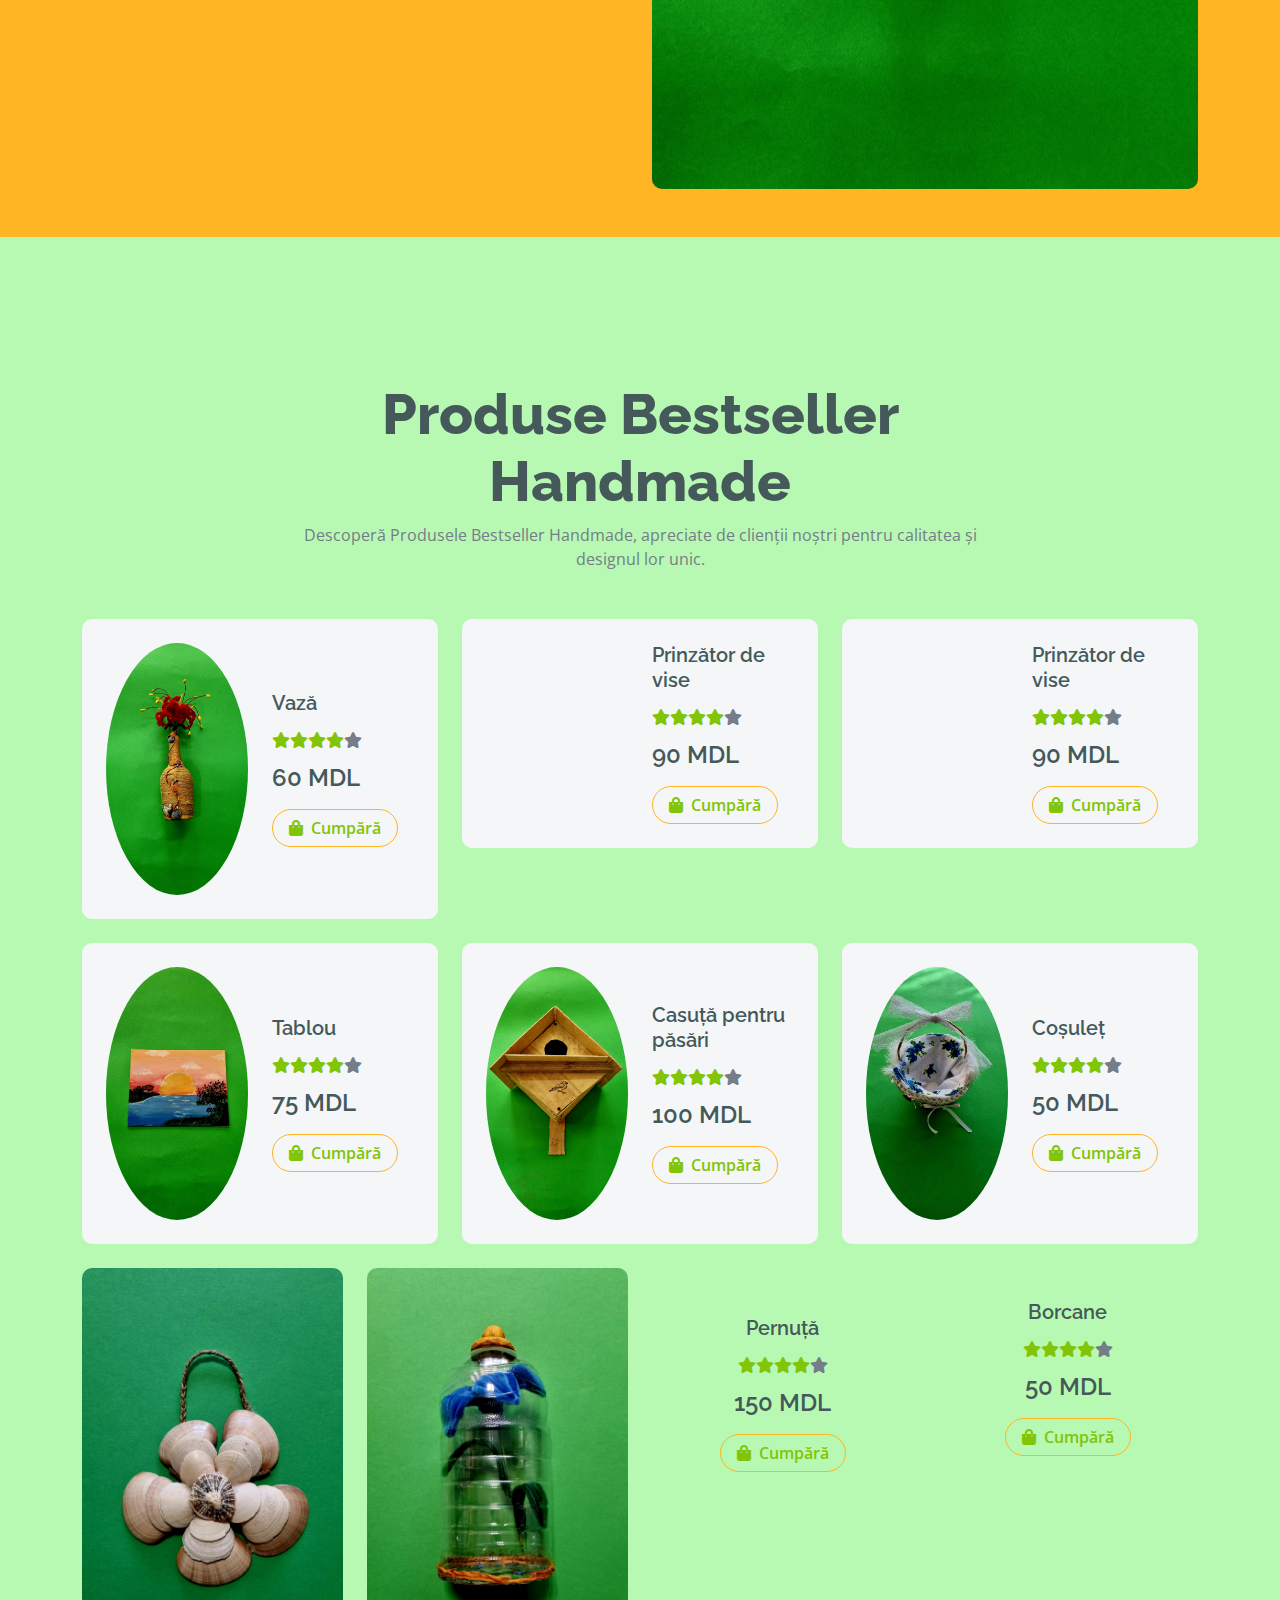
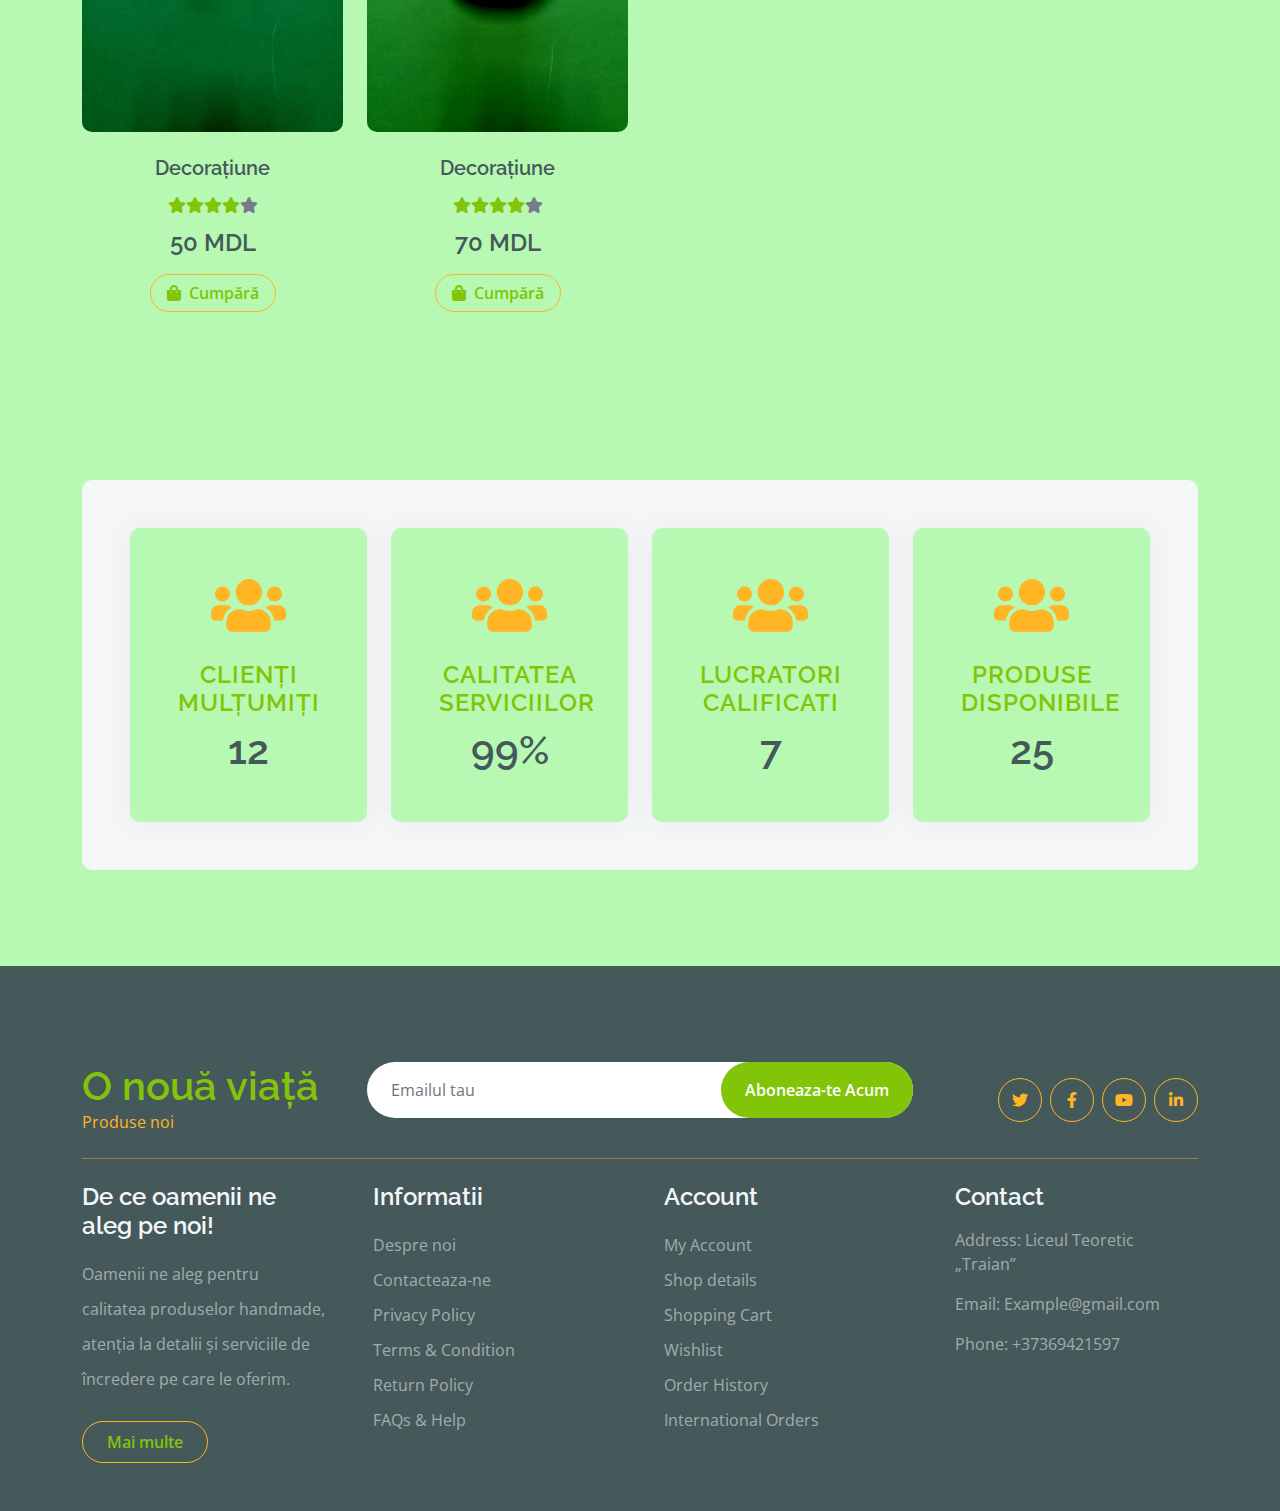
==== commit 82fa250e: "index.html" ====
--- a/index.html
+++ b/index.html
@@ -749,6 +749,183 @@
                                             </div>
                                         </div>
 
+                                        <div class="col-md-6 col-lg-4 col-xl-3">
+                                            <div class="rounded position-relative fruite-item">
+                                                <div class="fruite-img">
+                                                    <img src="img/36.jpg" class="img-fluid w-100 rounded-top" alt="">
+                                                </div>
+                                                <div class="text-white bg-secondary px-3 py-1 rounded position-absolute" style="top: 10px; left: 10px;">Sculptură</div>
+                                                <div class="p-4 border border-secondary border-top-0 rounded-bottom">
+                                                    <h4>Coroniță elegantă</h4>
+                                                    <p>O coroniță elegantă din ramuri împletite, decorată cu flori delicate în nuanțe pastelate.</p>
+                                                    <div class="d-flex justify-content-between flex-lg-wrap">
+                                                        <p class="text-dark fs-5 fw-bold mb-0">150 MDL</p>
+                                                        <a href="contact.html" class="btn border border-secondary rounded-pill px-3 text-primary"><i class="fa fa-shopping-bag me-2 text-primary"></i>Cumpără</a>
+                                                    </div>
+                                                </div>
+                                            </div>
+                                        </div>
+                                        <div class="col-md-6 col-lg-4 col-xl-3">
+                                            <div class="rounded position-relative fruite-item">
+                                                <div class="fruite-img">
+                                                    <img src="img/37.jpg" class="img-fluid w-100 rounded-top" alt="">
+                                                </div>
+                                                <div class="text-white bg-secondary px-3 py-1 rounded position-absolute" style="top: 10px; left: 10px;">Sculptură</div>
+                                                <div class="p-4 border border-secondary border-top-0 rounded-bottom">
+                                                    <h4>Decorațiune din lemn</h4>
+                                                    <p>O decorațiune din lemn pirogravat, ilustrând un iepuraș vesel lângă un coș cu ouă colorate.</p>
+                                                    <div class="d-flex justify-content-between flex-lg-wrap">
+                                                        <p class="text-dark fs-5 fw-bold mb-0">30 MDL</p>
+                                                        <a href="contact.html" class="btn border border-secondary rounded-pill px-3 text-primary"><i class="fa fa-shopping-bag me-2 text-primary"></i>Cumpără</a>
+                                                    </div>
+                                                </div>
+                                            </div>
+                                        </div>
+                                        <div class="col-md-6 col-lg-4 col-xl-3">
+                                            <div class="rounded position-relative fruite-item">
+                                                <div class="fruite-img">
+                                                    <img src="img/38.jpg" class="img-fluid w-100 rounded-top" alt="">
+                                                </div>
+                                                <div class="text-white bg-secondary px-3 py-1 rounded position-absolute" style="top: 10px; left: 10px;">Sculptură</div>
+                                                <div class="p-4 border border-secondary border-top-0 rounded-bottom">
+                                                    <h4>Sticlă decorativă</h4>
+                                                    <p>O sticlă decorativă cu sfoară maro, o floare galbenă și o lalea roșie.</p>
+                                                    <div class="d-flex justify-content-between flex-lg-wrap">
+                                                        <p class="text-dark fs-5 fw-bold mb-0">70 MDL</p>
+                                                        <a href="contact.html" class="btn border border-secondary rounded-pill px-3 text-primary"><i class="fa fa-shopping-bag me-2 text-primary"></i>Cumpără</a>
+                                                    </div>
+                                                </div>
+                                            </div>
+                                        </div>
+                                        <div class="col-md-6 col-lg-4 col-xl-3">
+                                            <div class="rounded position-relative fruite-item">
+                                                <div class="fruite-img">
+                                                    <img src="img/39.jpg" class="img-fluid w-100 rounded-top" alt="">
+                                                </div>
+                                                <div class="text-white bg-secondary px-3 py-1 rounded position-absolute" style="top: 10px; left: 10px;">Sculptură</div>
+                                                <div class="p-4 border border-secondary border-top-0 rounded-bottom">
+                                                    <h4>Buchet de flori</h4>
+                                                    <p>Un buchet de flori de hârtie colorate, legat cu o fundă.</p>
+                                                    <div class="d-flex justify-content-between flex-lg-wrap">
+                                                        <p class="text-dark fs-5 fw-bold mb-0">80 MDL</p>
+                                                        <a href="contact.html" class="btn border border-secondary rounded-pill px-3 text-primary"><i class="fa fa-shopping-bag me-2 text-primary"></i>Cumpără</a>
+                                                    </div>
+                                                </div>
+                                            </div>
+                                        </div>
+                                        <div class="col-md-6 col-lg-4 col-xl-3">
+                                            <div class="rounded position-relative fruite-item">
+                                                <div class="fruite-img">
+                                                    <img src="img/40.jpg" class="img-fluid w-100 rounded-top" alt="">
+                                                </div>
+                                                <div class="text-white bg-secondary px-3 py-1 rounded position-absolute" style="top: 10px; left: 10px;">Sculptură</div>
+                                                <div class="p-4 border border-secondary border-top-0 rounded-bottom">
+                                                    <h4>Tablou</h4>
+                                                    <p>Un tablou delicat cu o balerină și flori uscate, încadrat într-o ramă albă simplă.</p>
+                                                    <div class="d-flex justify-content-between flex-lg-wrap">
+                                                        <p class="text-dark fs-5 fw-bold mb-0">129 MDL</p>
+                                                        <a href="contact.html" class="btn border border-secondary rounded-pill px-3 text-primary"><i class="fa fa-shopping-bag me-2 text-primary"></i>Cumpără</a>
+                                                    </div>
+                                                </div>
+                                            </div>
+                                        </div>
+                                        <div class="col-md-6 col-lg-4 col-xl-3">
+                                            <div class="rounded position-relative fruite-item">
+                                                <div class="fruite-img">
+                                                    <img src="img/41.jpg" class="img-fluid w-100 rounded-top" alt="">
+                                                </div>
+                                                <div class="text-white bg-secondary px-3 py-1 rounded position-absolute" style="top: 10px; left: 10px;">Sculptură</div>
+                                                <div class="p-4 border border-secondary border-top-0 rounded-bottom">
+                                                    <h4>Aranjament elegant</h4>
+                                                    <p>Un aranjament elegant cu trandafiri roz din hârtie, într-un coș de lemn decorativ.</p>
+                                                    <div class="d-flex justify-content-between flex-lg-wrap">
+                                                        <p class="text-dark fs-5 fw-bold mb-0">199 MDL</p>
+                                                        <a href="contact.html" class="btn border border-secondary rounded-pill px-3 text-primary"><i class="fa fa-shopping-bag me-2 text-primary"></i>Cumpără</a>
+                                                    </div>
+                                                </div>
+                                            </div>
+                                        </div>
+                                        <div class="col-md-6 col-lg-4 col-xl-3">
+                                            <div class="rounded position-relative fruite-item">
+                                                <div class="fruite-img">
+                                                    <img src="img/42.jpg" class="img-fluid w-100 rounded-top" alt="">
+                                                </div>
+                                                <div class="text-white bg-secondary px-3 py-1 rounded position-absolute" style="top: 10px; left: 10px;">Sculptură</div>
+                                                <div class="p-4 border border-secondary border-top-0 rounded-bottom">
+                                                    <h4>Cutie sculptată</h4>
+                                                    <p>O cutie sculptată din lemn, decorată cu trandafiri în relief și detalii lucioase, elegantă și artizanală.</p>
+                                                    <div class="d-flex justify-content-between flex-lg-wrap">
+                                                        <p class="text-dark fs-5 fw-bold mb-0">140 MDL</p>
+                                                        <a href="contact.html" class="btn border border-secondary rounded-pill px-3 text-primary"><i class="fa fa-shopping-bag me-2 text-primary"></i>Cumpără</a>
+                                                    </div>
+                                                </div>
+                                            </div>
+                                        </div>
+                                        <div class="col-md-6 col-lg-4 col-xl-3">
+                                            <div class="rounded position-relative fruite-item">
+                                                <div class="fruite-img">
+                                                    <img src="img/43.jpg" class="img-fluid w-100 rounded-top" alt="">
+                                                </div>
+                                                <div class="text-white bg-secondary px-3 py-1 rounded position-absolute" style="top: 10px; left: 10px;">Sculptură</div>
+                                                <div class="p-4 border border-secondary border-top-0 rounded-bottom">
+                                                    <h4>Ursuleț alb</h4>
+                                                    <p>Un ursuleț alb, cu blană moale și ochi negri.</p>
+                                                    <div class="d-flex justify-content-between flex-lg-wrap">
+                                                        <p class="text-dark fs-5 fw-bold mb-0">149 MDL</p>
+                                                        <a href="contact.html" class="btn border border-secondary rounded-pill px-3 text-primary"><i class="fa fa-shopping-bag me-2 text-primary"></i>Cumpără</a>
+                                                    </div>
+                                                </div>
+                                            </div>
+                                        </div>
+                                        <div class="col-md-6 col-lg-4 col-xl-3">
+                                            <div class="rounded position-relative fruite-item">
+                                                <div class="fruite-img">
+                                                    <img src="img/44.jpg" class="img-fluid w-100 rounded-top" alt="">
+                                                </div>
+                                                <div class="text-white bg-secondary px-3 py-1 rounded position-absolute" style="top: 10px; left: 10px;">Sculptură</div>
+                                                <div class="p-4 border border-secondary border-top-0 rounded-bottom">
+                                                    <h4>Suport din carton</h4>
+                                                    <p>O figurină creativă realizată din carton, pene colorate și fire textile.</p>
+                                                    <div class="d-flex justify-content-between flex-lg-wrap">
+                                                        <p class="text-dark fs-5 fw-bold mb-0">50 MDL</p>
+                                                        <a href="contact.html" class="btn border border-secondary rounded-pill px-3 text-primary"><i class="fa fa-shopping-bag me-2 text-primary"></i>Cumpără</a>
+                                                    </div>
+                                                </div>
+                                            </div>
+                                        </div>
+                                        <div class="col-md-6 col-lg-4 col-xl-3">
+                                            <div class="rounded position-relative fruite-item">
+                                                <div class="fruite-img">
+                                                    <img src="img/45.jpg" class="img-fluid w-100 rounded-top" alt="">
+                                                </div>
+                                                <div class="text-white bg-secondary px-3 py-1 rounded position-absolute" style="top: 10px; left: 10px;">Sculptură</div>
+                                                <div class="p-4 border border-secondary border-top-0 rounded-bottom">
+                                                    <h4>Omuleț croșetat</h4>
+                                                    <p>Un omuleț croșetat alb, cu ochi verzi și zâmbet, purtând o pălărie roșie festivă.</p>
+                                                    <div class="d-flex justify-content-between flex-lg-wrap">
+                                                        <p class="text-dark fs-5 fw-bold mb-0">159 MDL</p>
+                                                        <a href="contact.html" class="btn border border-secondary rounded-pill px-3 text-primary"><i class="fa fa-shopping-bag me-2 text-primary"></i>Cumpără</a>
+                                                    </div>
+                                                </div>
+                                            </div>
+                                        </div>
+                                        <div class="col-md-6 col-lg-4 col-xl-3">
+                                            <div class="rounded position-relative fruite-item">
+                                                <div class="fruite-img">
+                                                    <img src="img/46.jpg" class="img-fluid w-100 rounded-top" alt="">
+                                                </div>
+                                                <div class="text-white bg-secondary px-3 py-1 rounded position-absolute" style="top: 10px; left: 10px;">Sculptură</div>
+                                                <div class="p-4 border border-secondary border-top-0 rounded-bottom">
+                                                    <h4>Buchet creativ</h4>
+                                                    <p>Un buchet creativ din flori de hârtie albe, ambalate într-un con decorativ și legat cu o fundă albă.</p>
+                                                    <div class="d-flex justify-content-between flex-lg-wrap">
+                                                        <p class="text-dark fs-5 fw-bold mb-0">90 MDL</p>
+                                                        <a href="contact.html" class="btn border border-secondary rounded-pill px-3 text-primary"><i class="fa fa-shopping-bag me-2 text-primary"></i>Cumpără</a>
+                                                    </div>
+                                                </div>
+                                            </div>
+                                        </div>
+
 
 
 
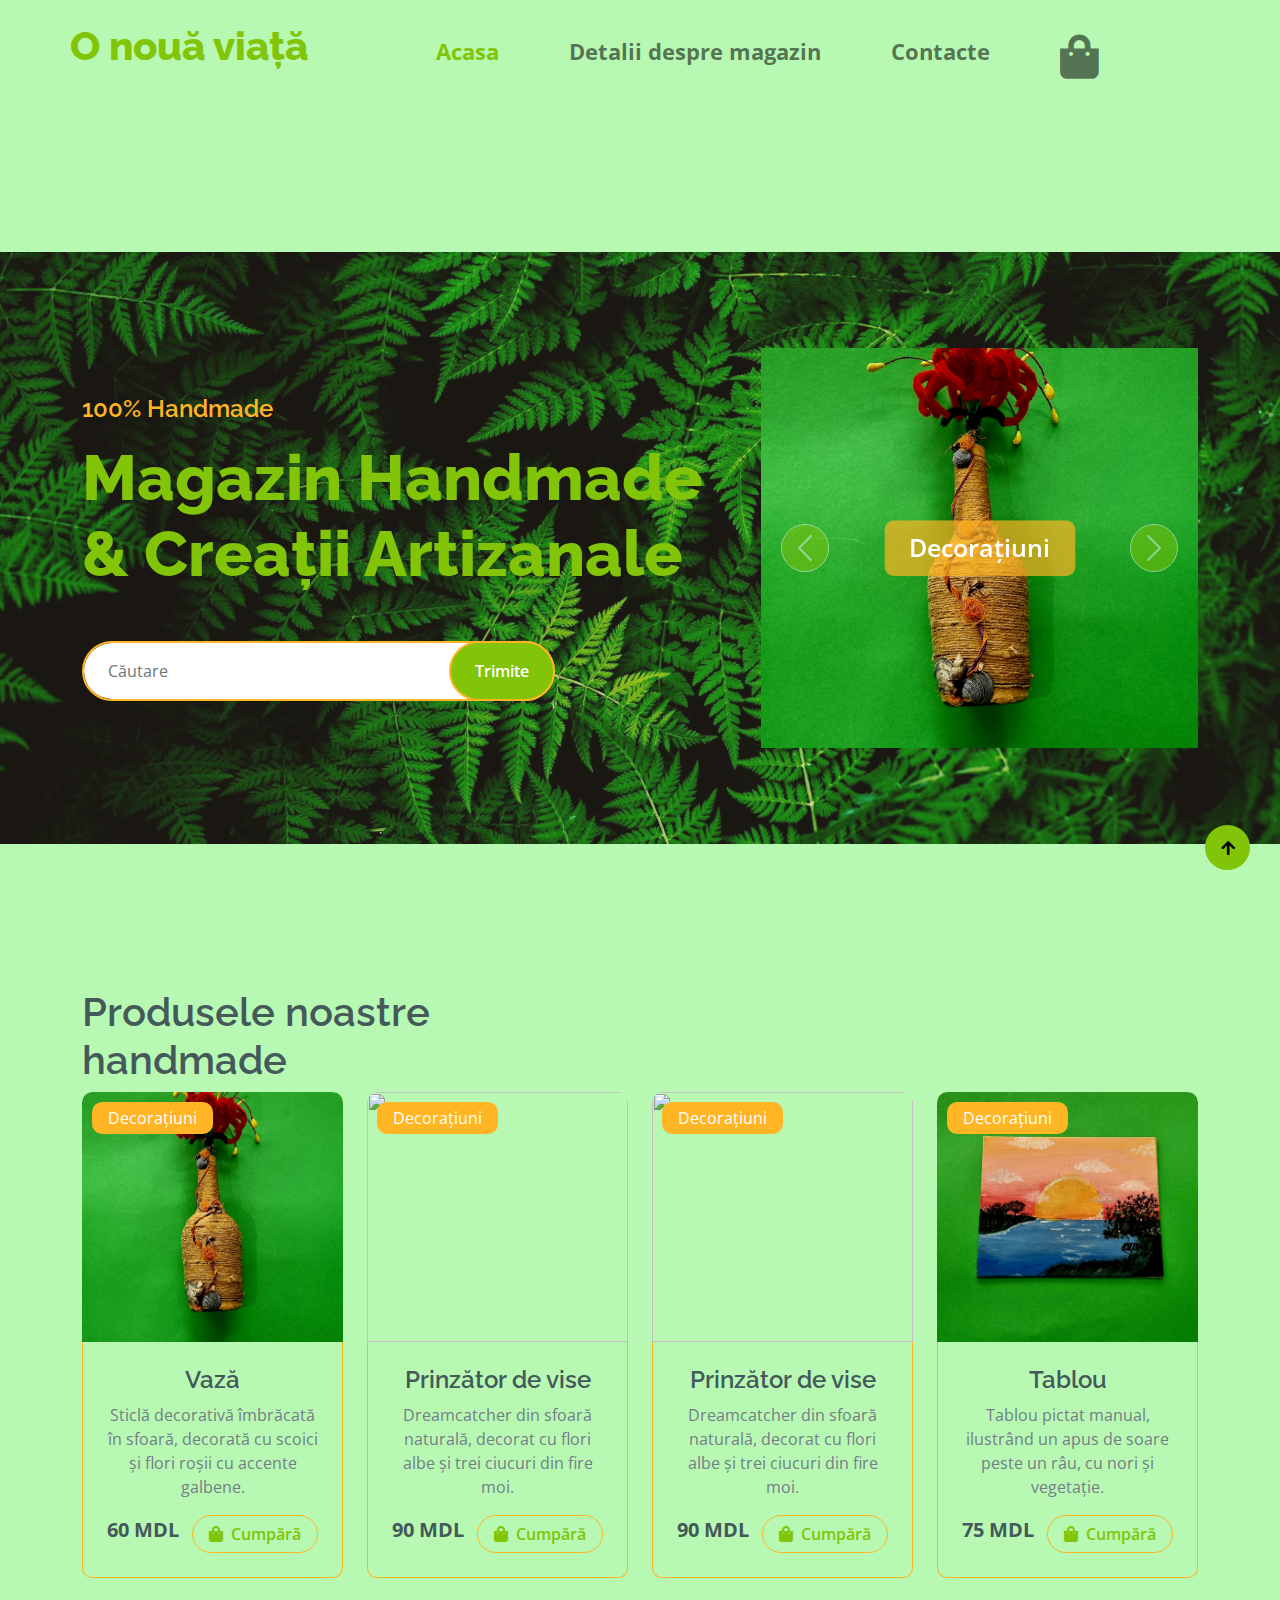
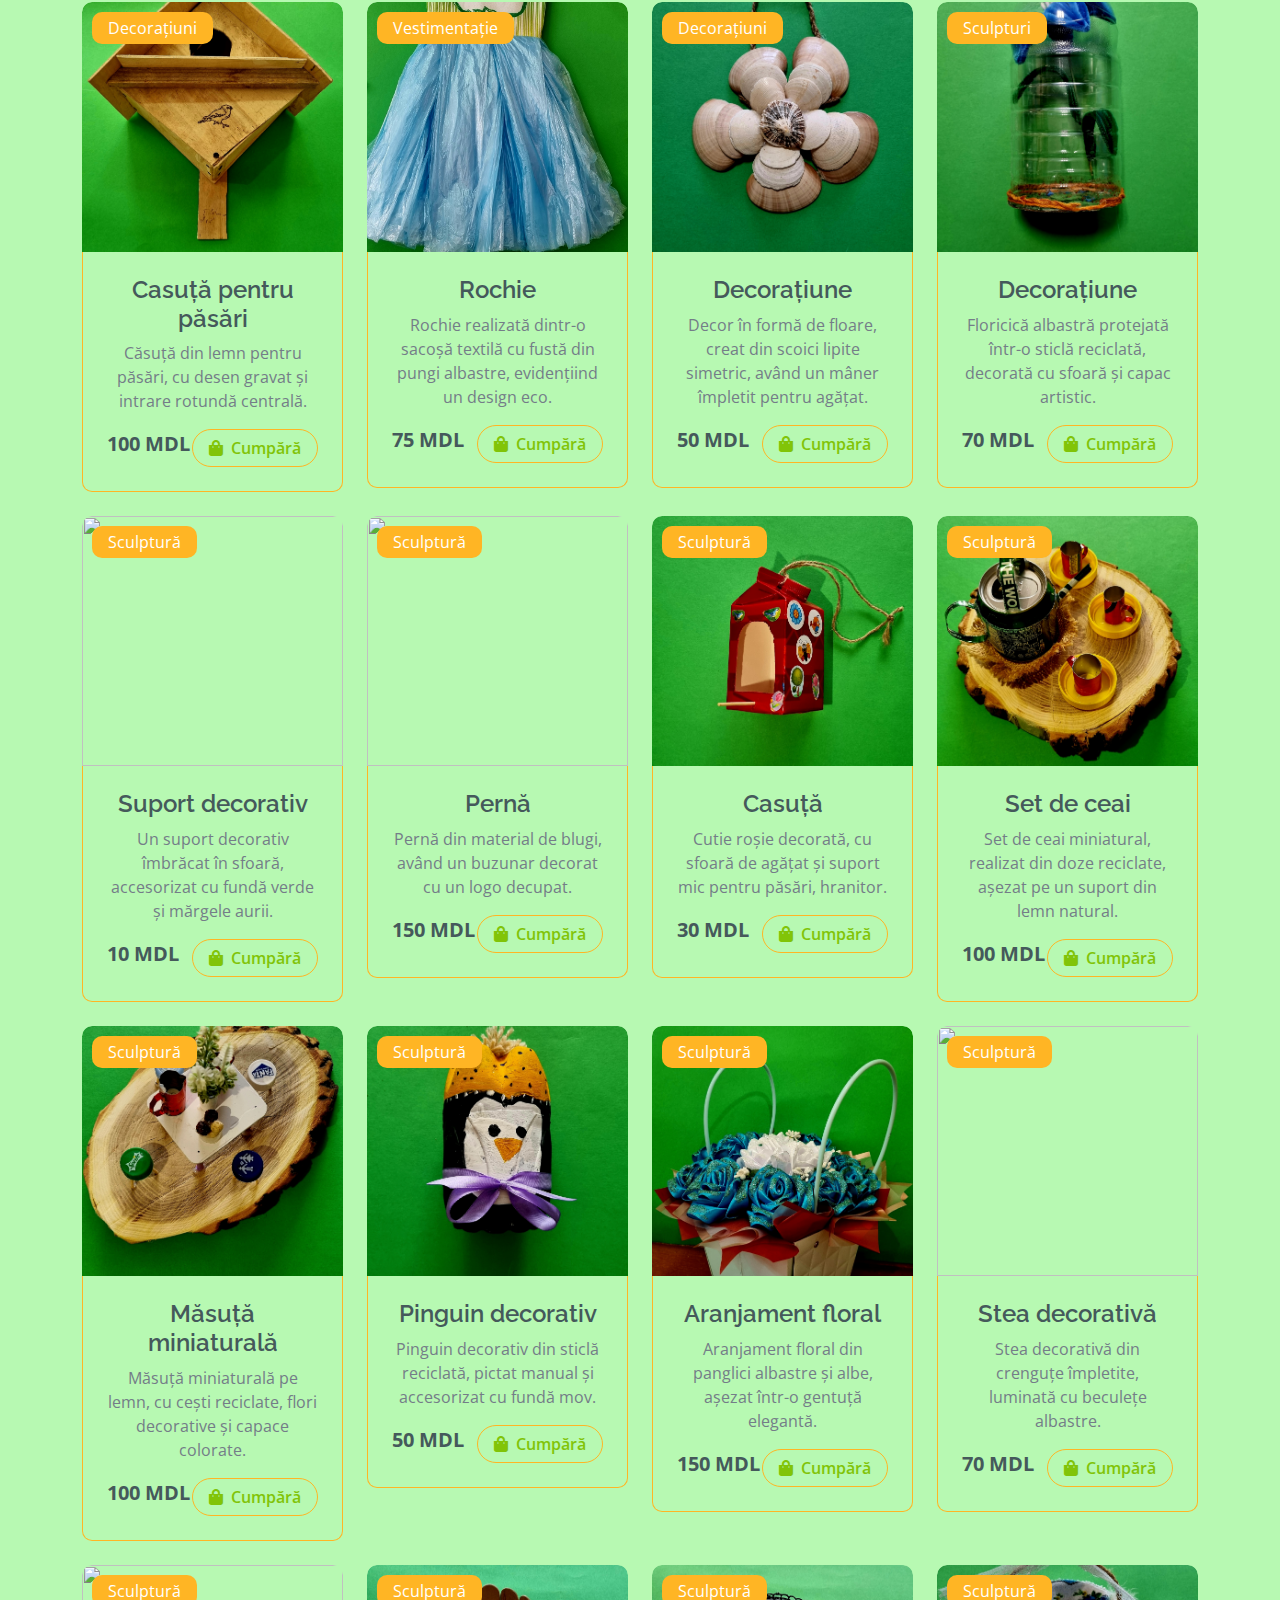
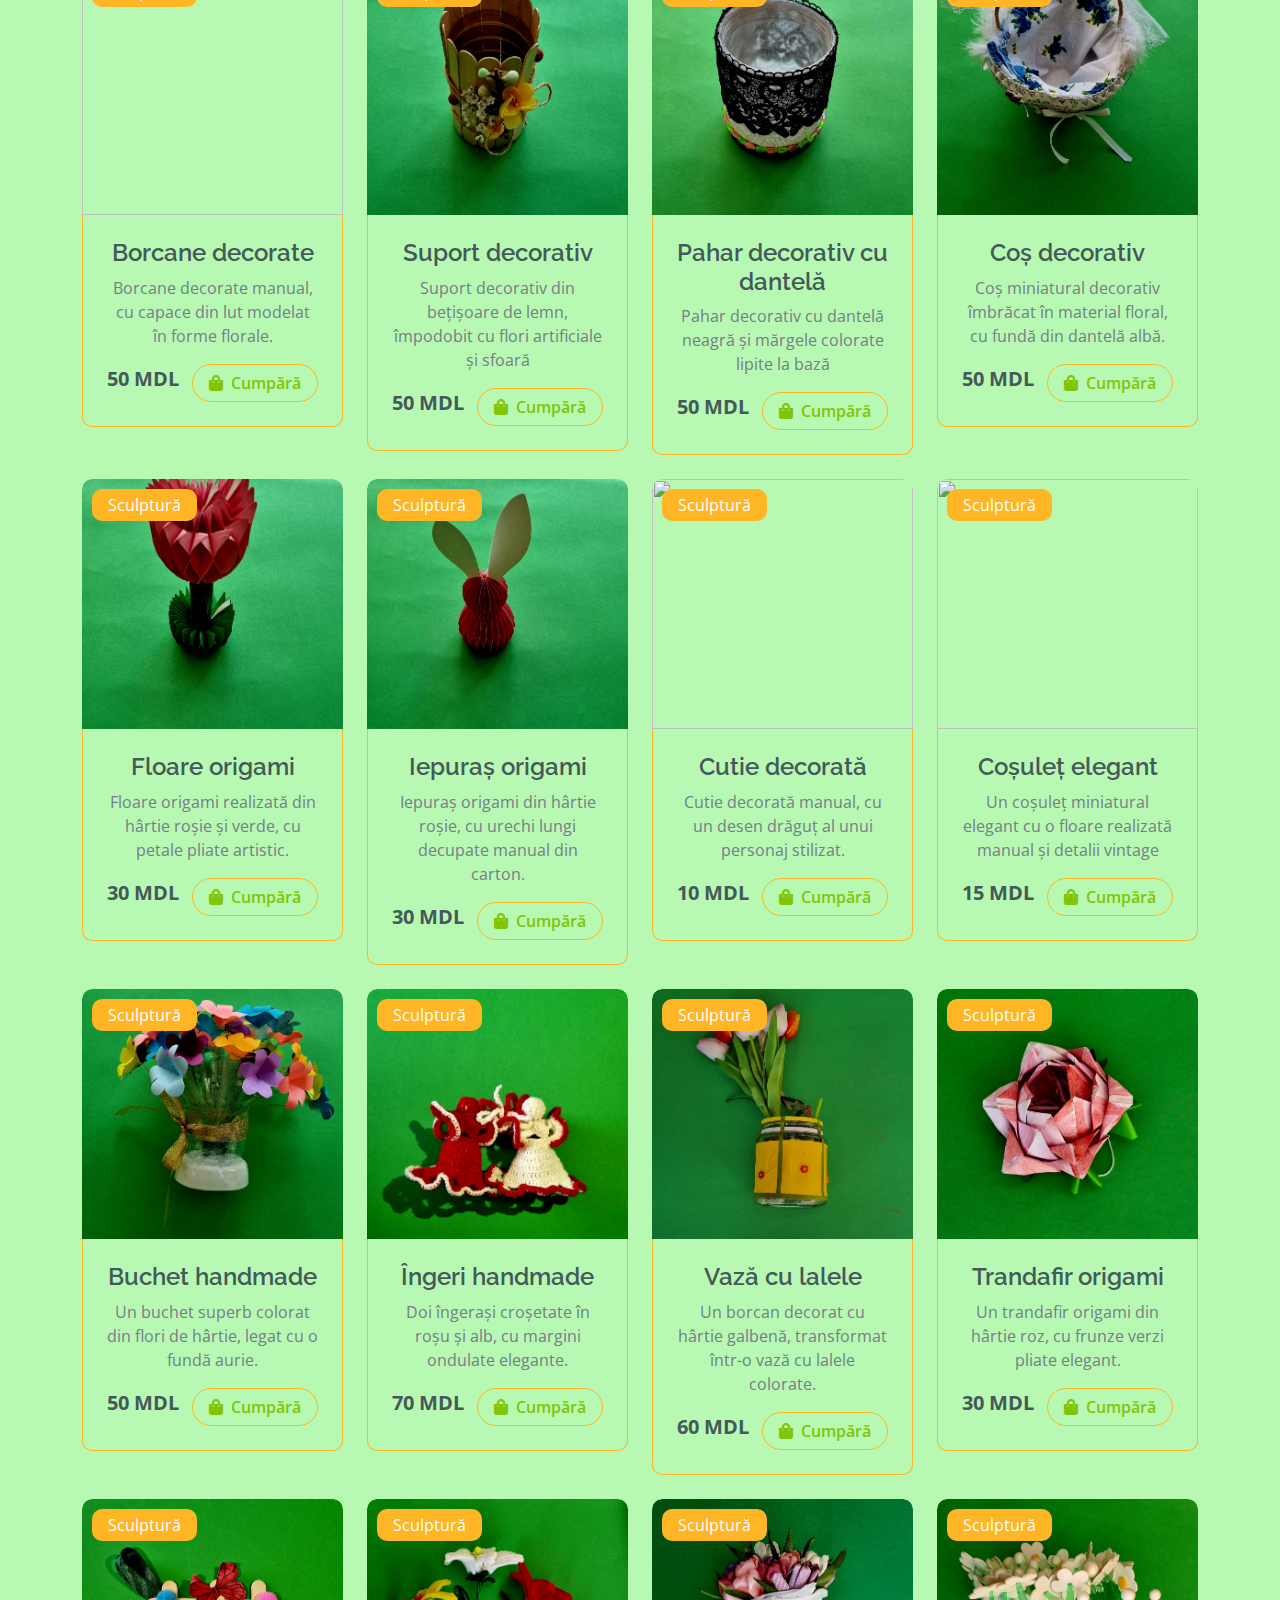
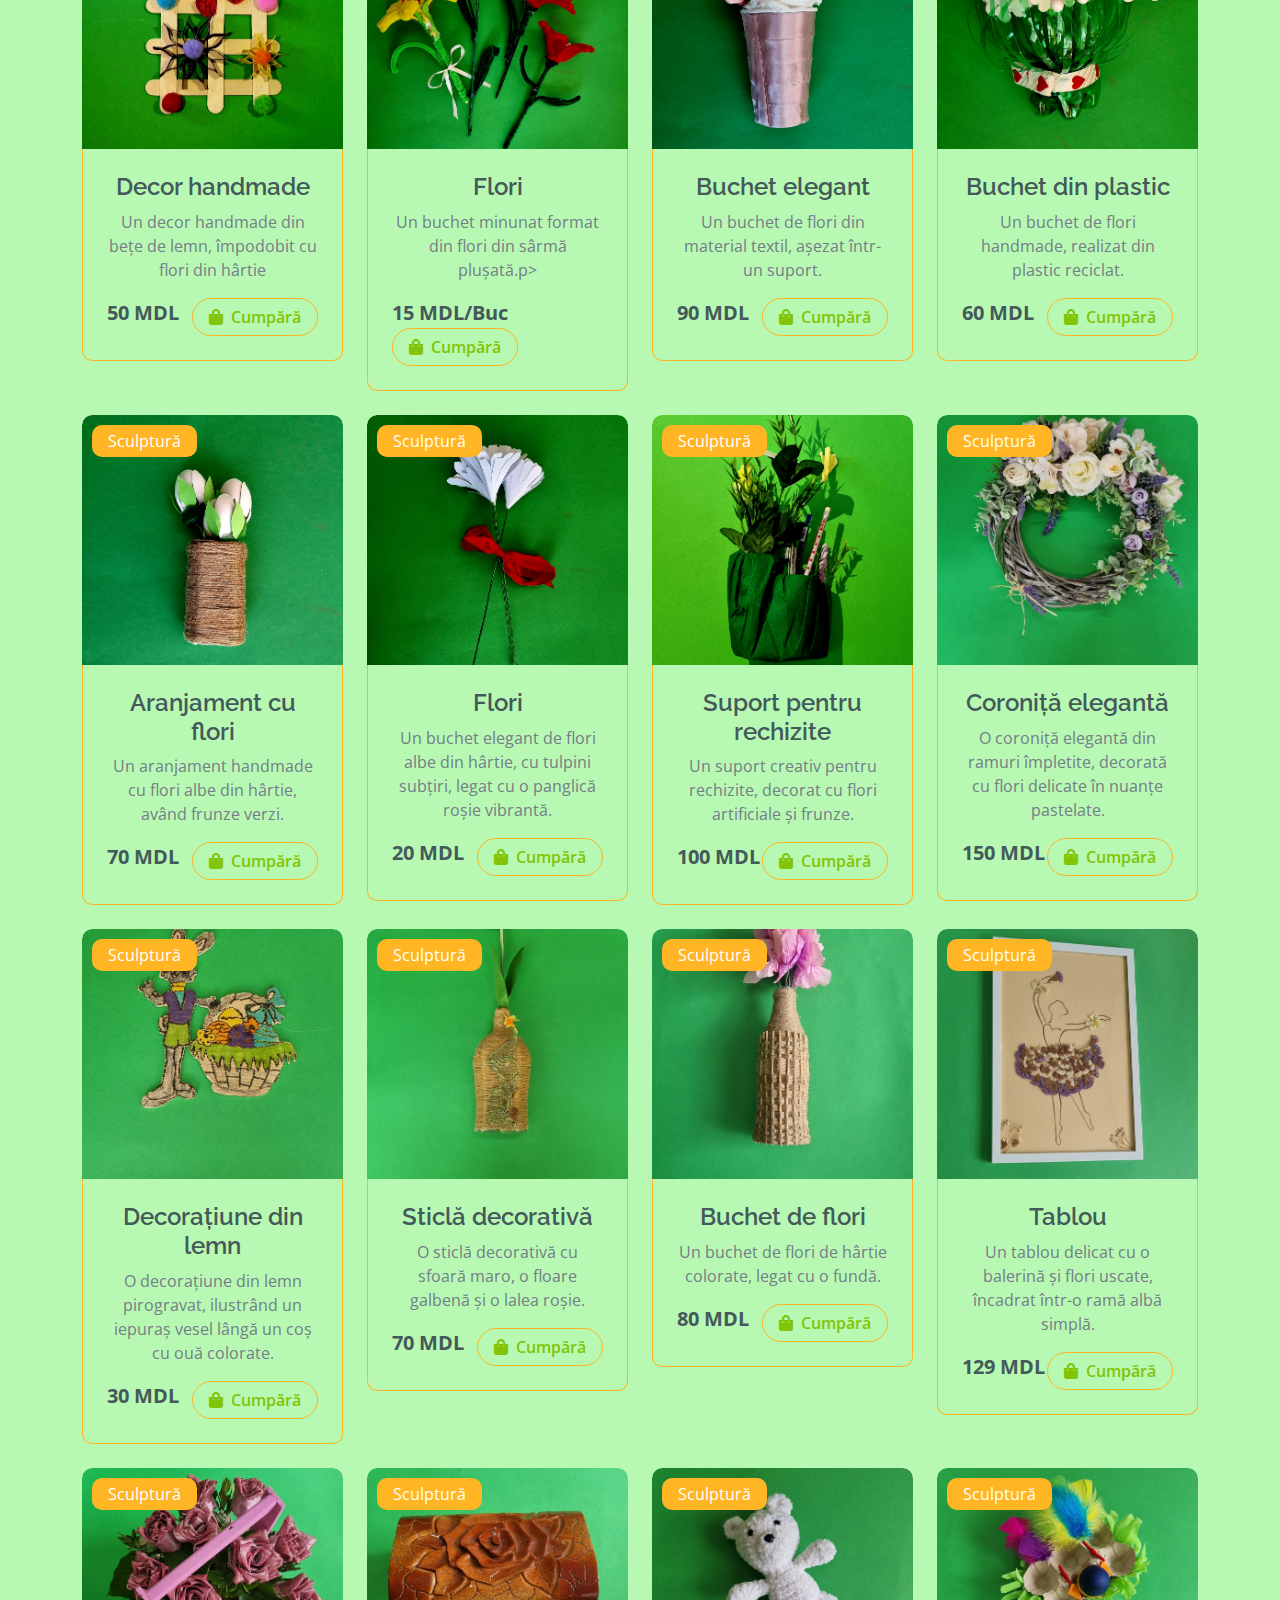
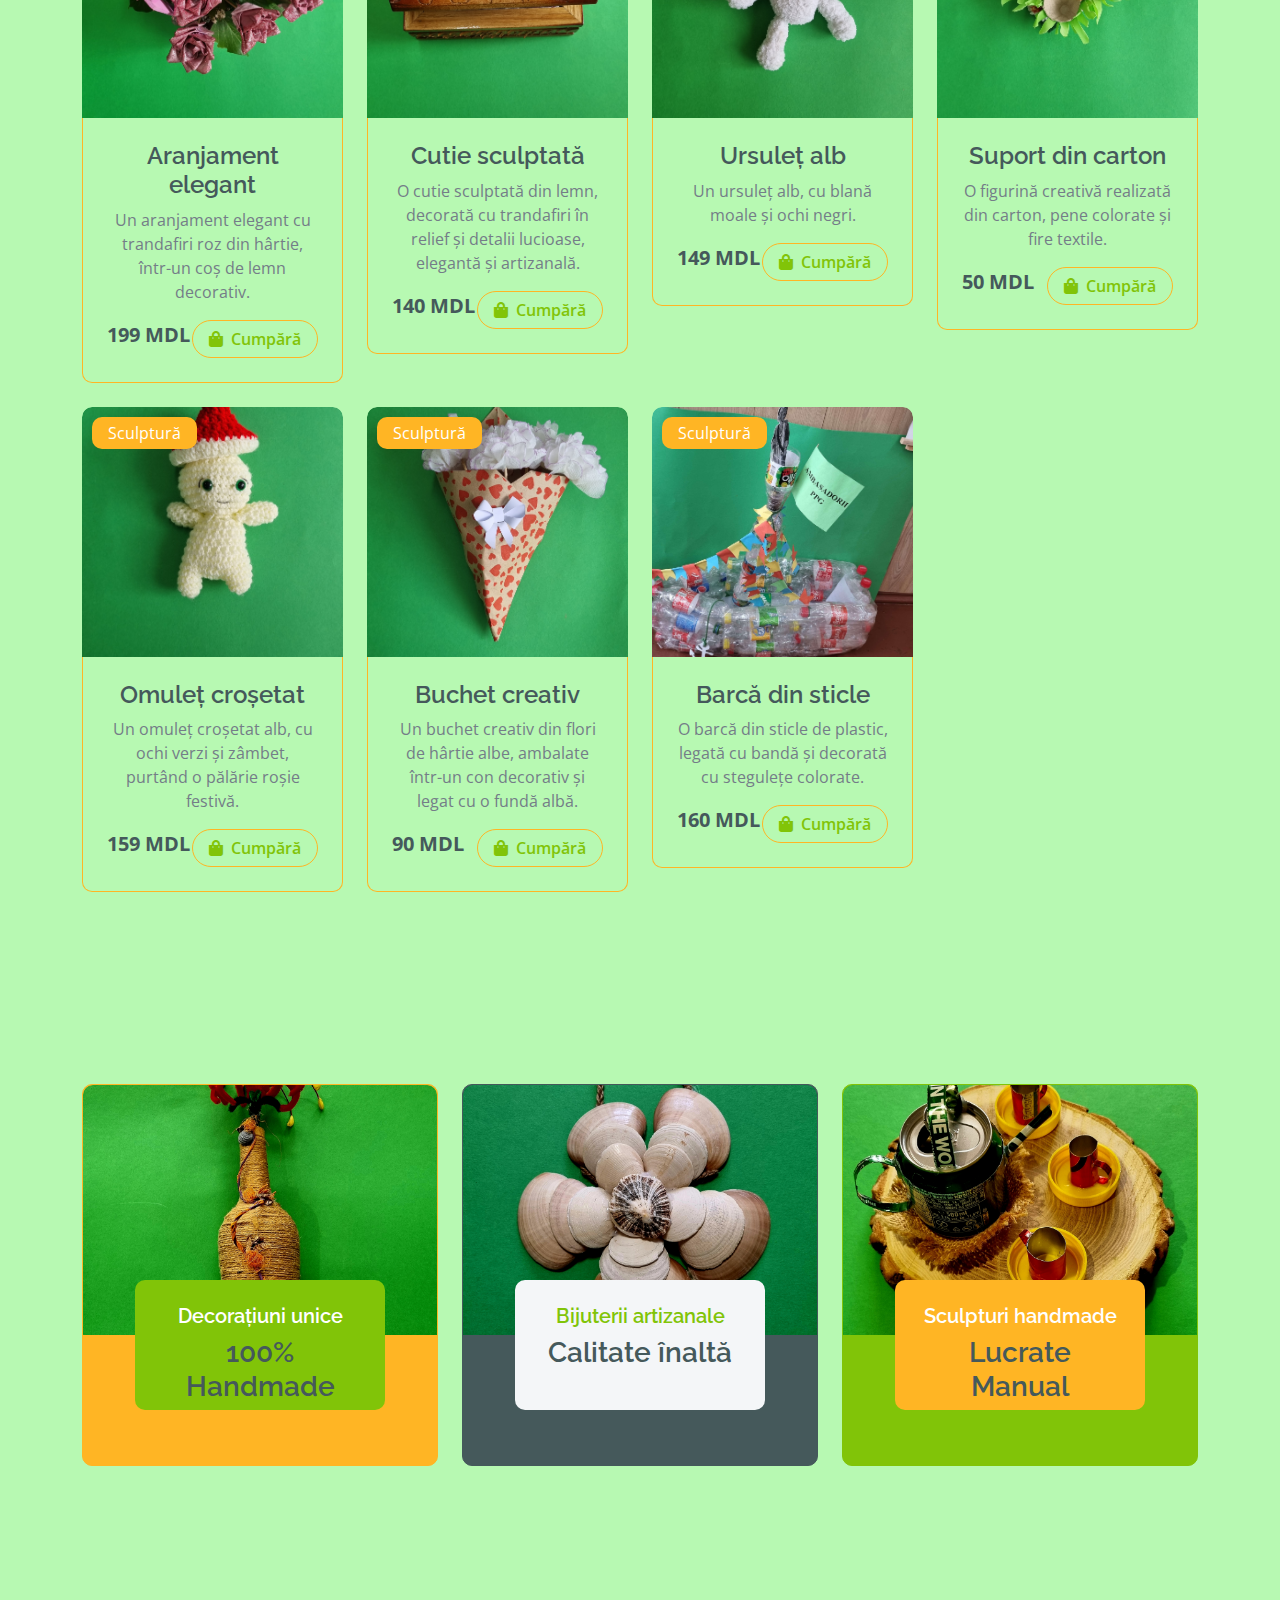
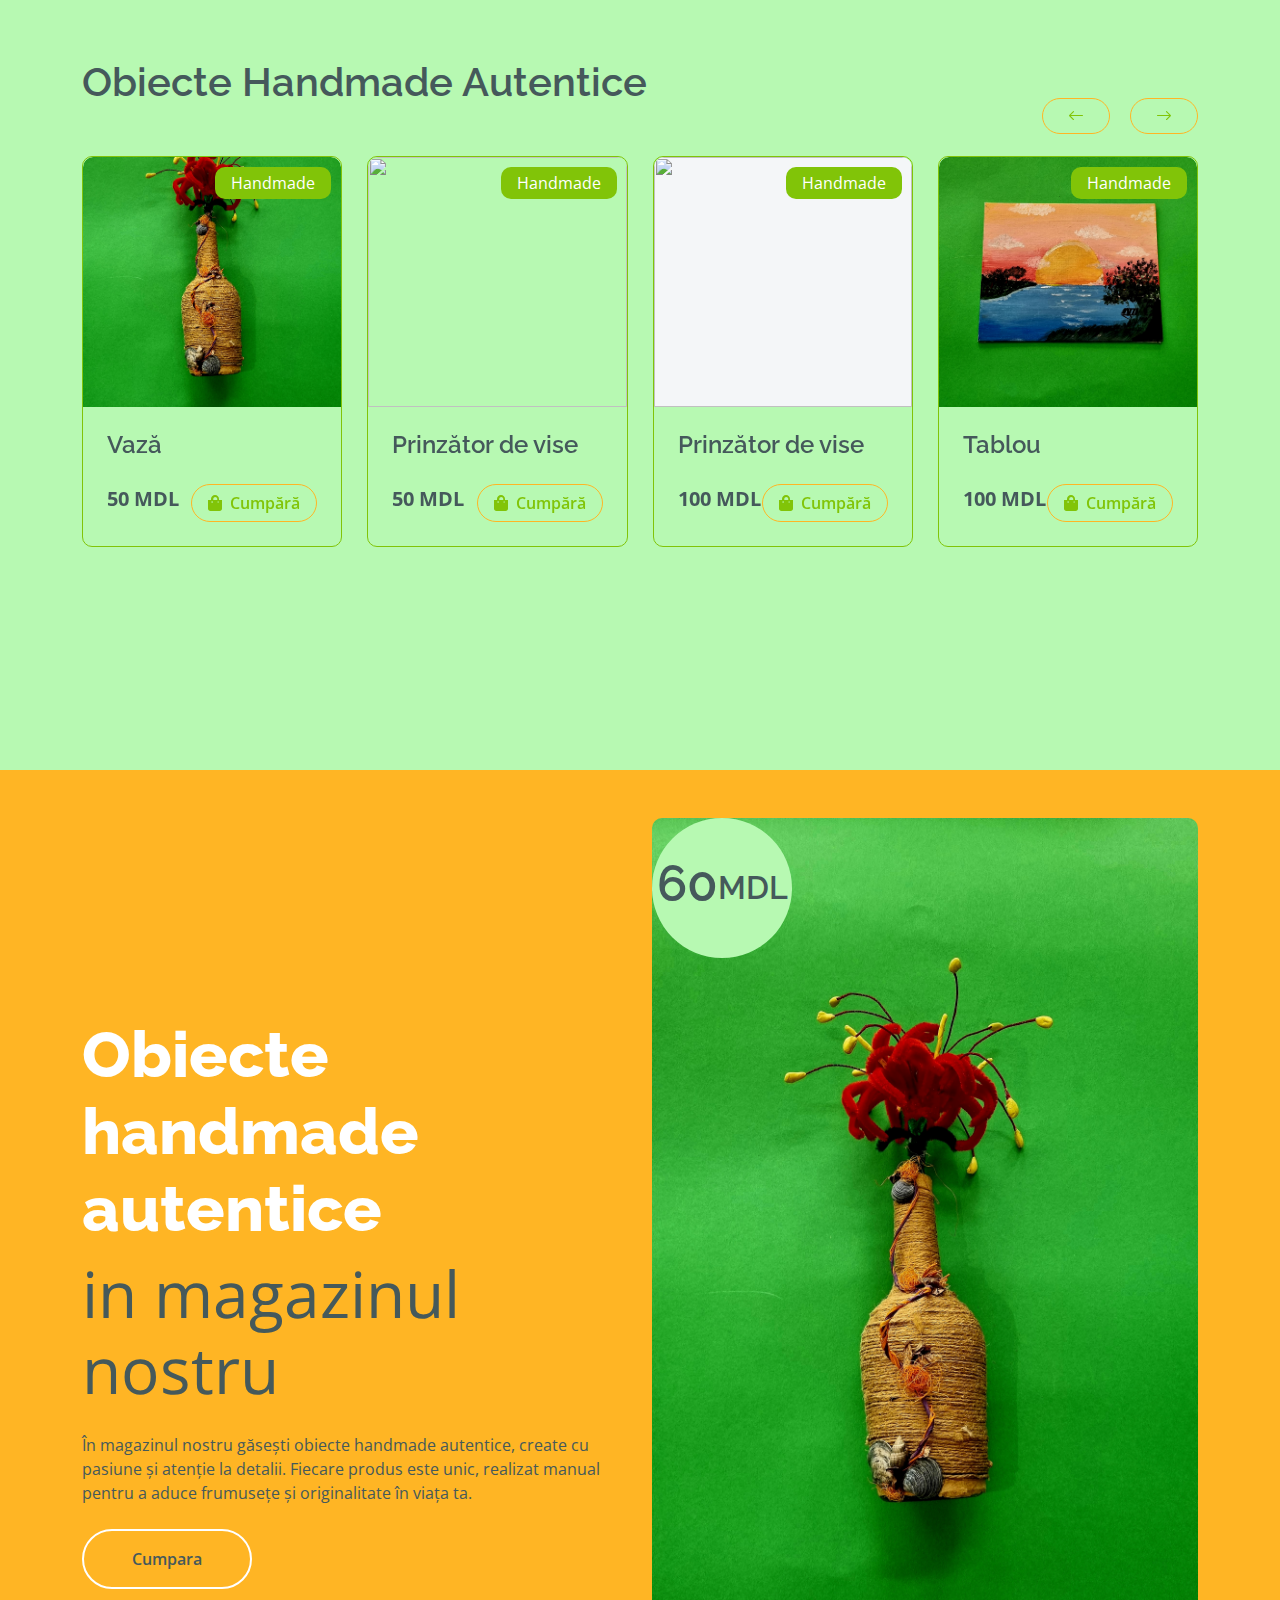
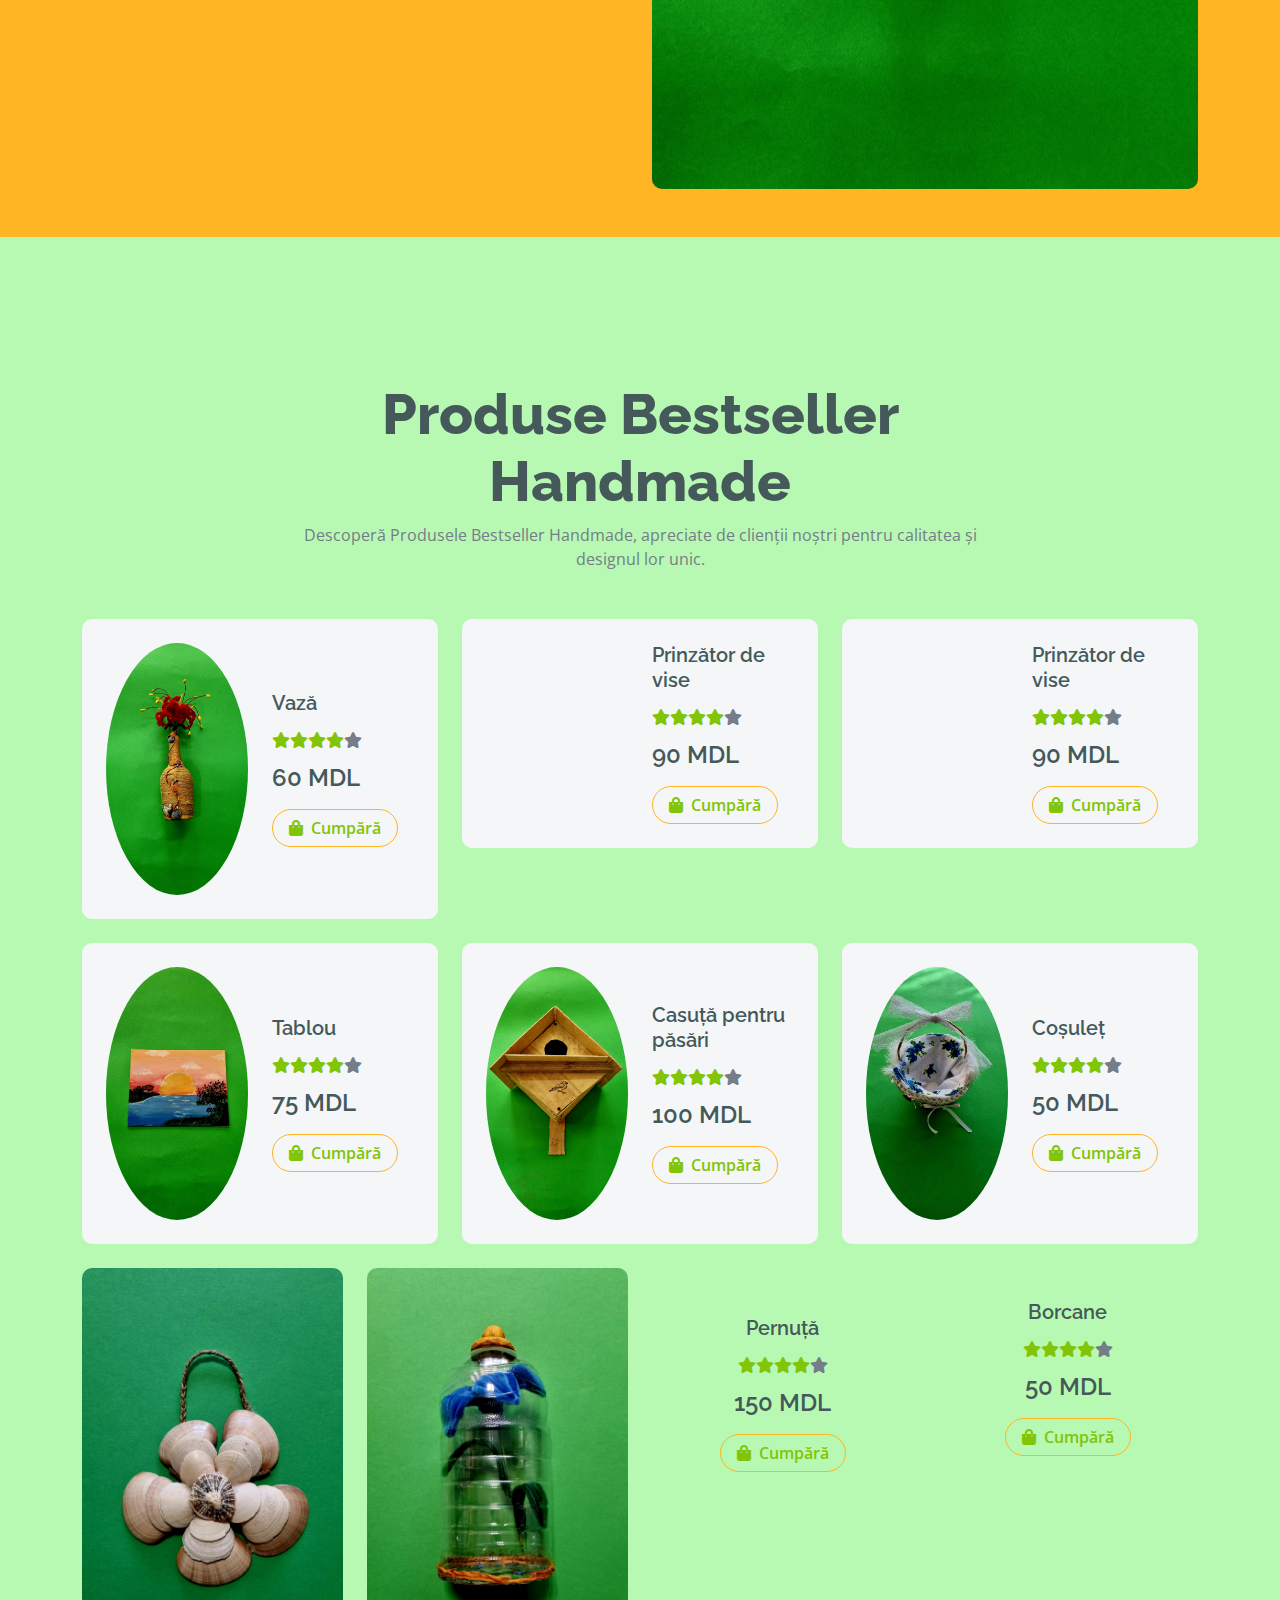
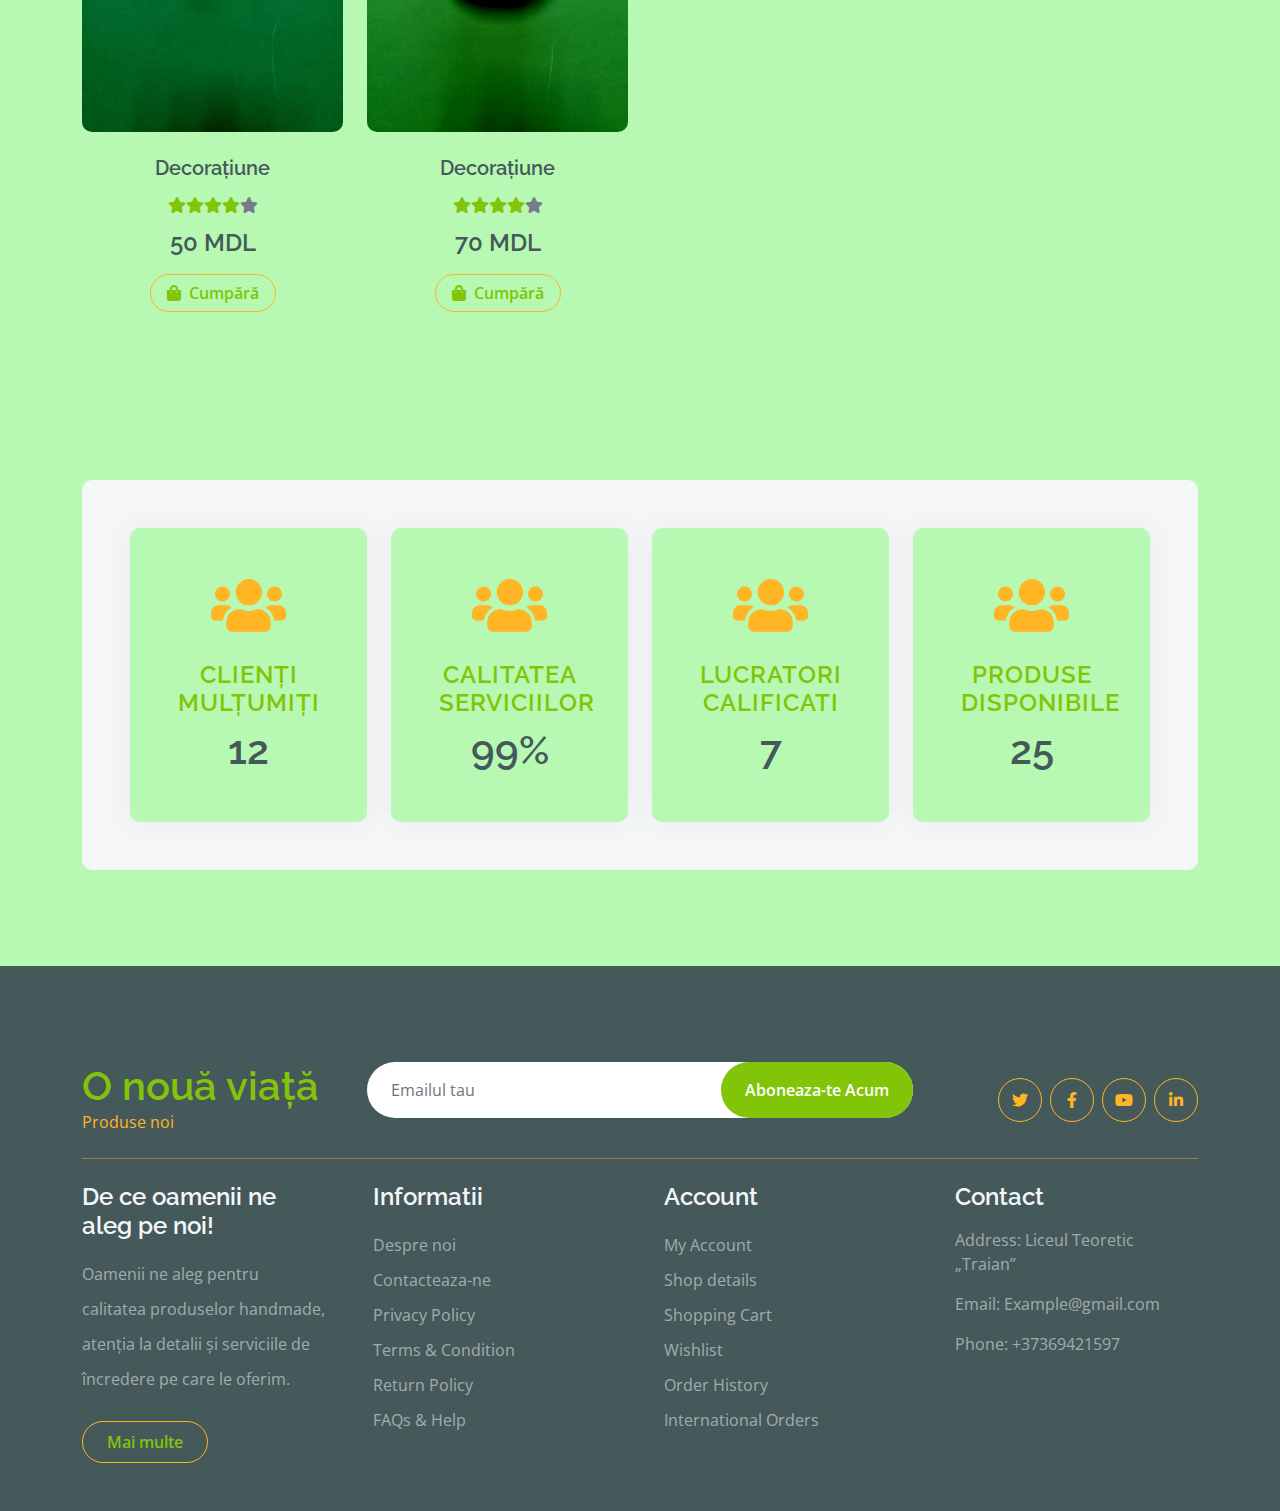
==== commit 969854c2: "index.html" ====
--- a/index.html
+++ b/index.html
@@ -925,6 +925,22 @@
                                                 </div>
                                             </div>
                                         </div>
+                                        <div class="col-md-6 col-lg-4 col-xl-3">
+                                            <div class="rounded position-relative fruite-item">
+                                                <div class="fruite-img">
+                                                    <img src="img/47.jpg" class="img-fluid w-100 rounded-top" alt="">
+                                                </div>
+                                                <div class="text-white bg-secondary px-3 py-1 rounded position-absolute" style="top: 10px; left: 10px;">Sculptură</div>
+                                                <div class="p-4 border border-secondary border-top-0 rounded-bottom">
+                                                    <h4>Barcă din sticle</h4>
+                                                    <p>O barcă din sticle de plastic, legată cu bandă și decorată cu stegulețe colorate.</p>
+                                                    <div class="d-flex justify-content-between flex-lg-wrap">
+                                                        <p class="text-dark fs-5 fw-bold mb-0">160 MDL</p>
+                                                        <a href="contact.html" class="btn border border-secondary rounded-pill px-3 text-primary"><i class="fa fa-shopping-bag me-2 text-primary"></i>Cumpără</a>
+                                                    </div>
+                                                </div>
+                                            </div>
+                                        </div>
 
 
 
